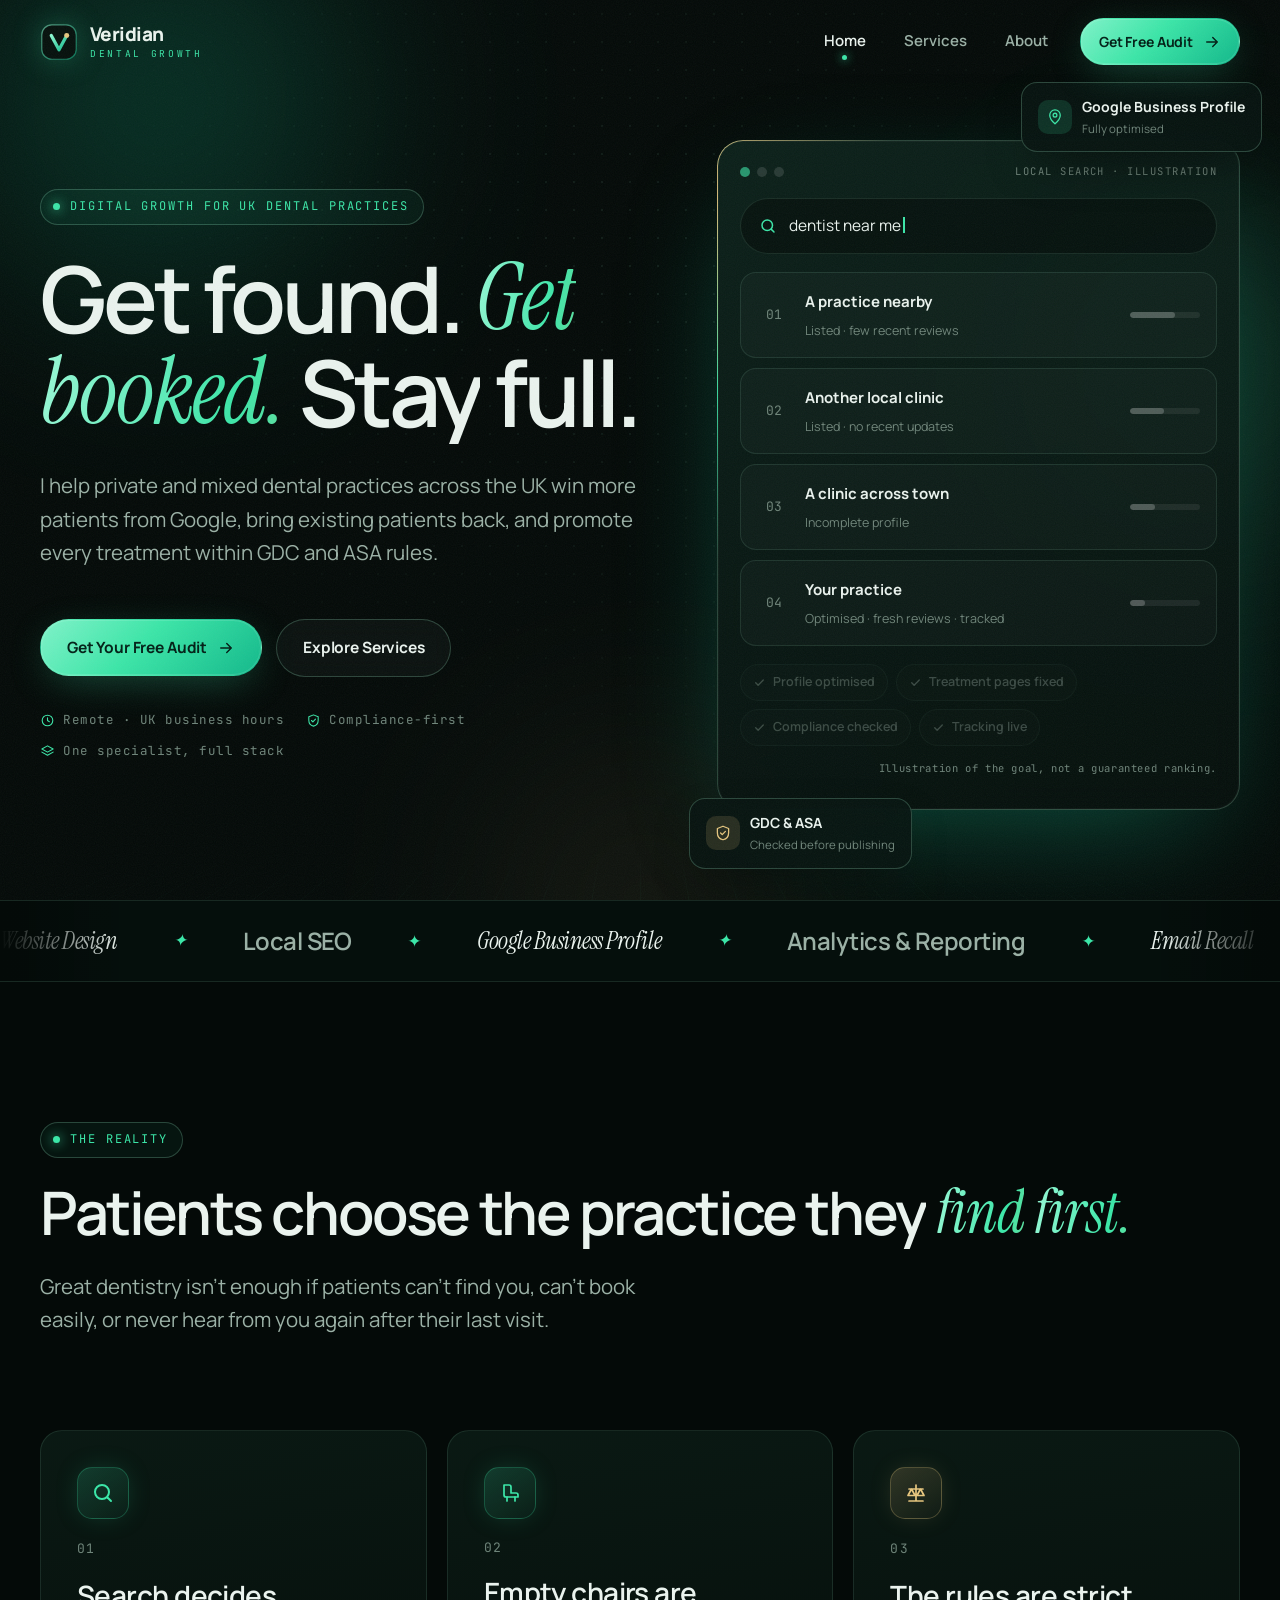
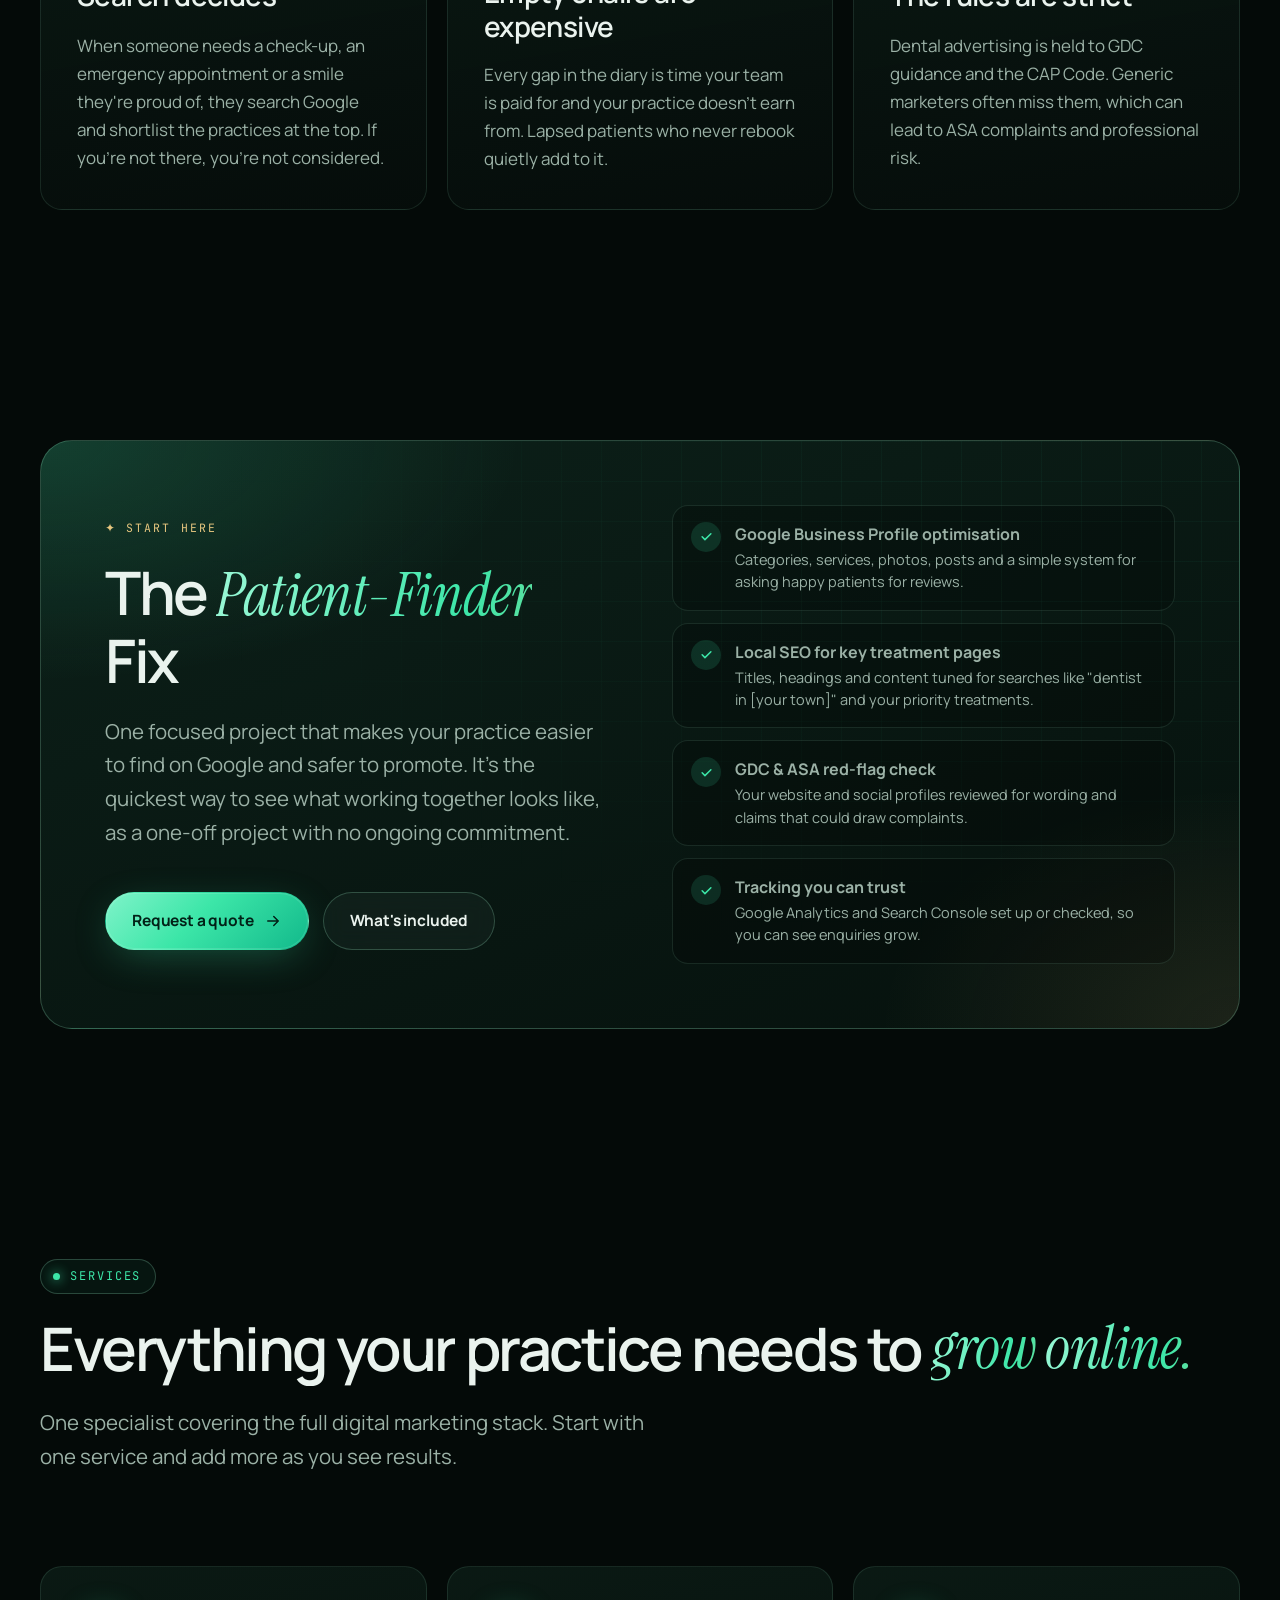
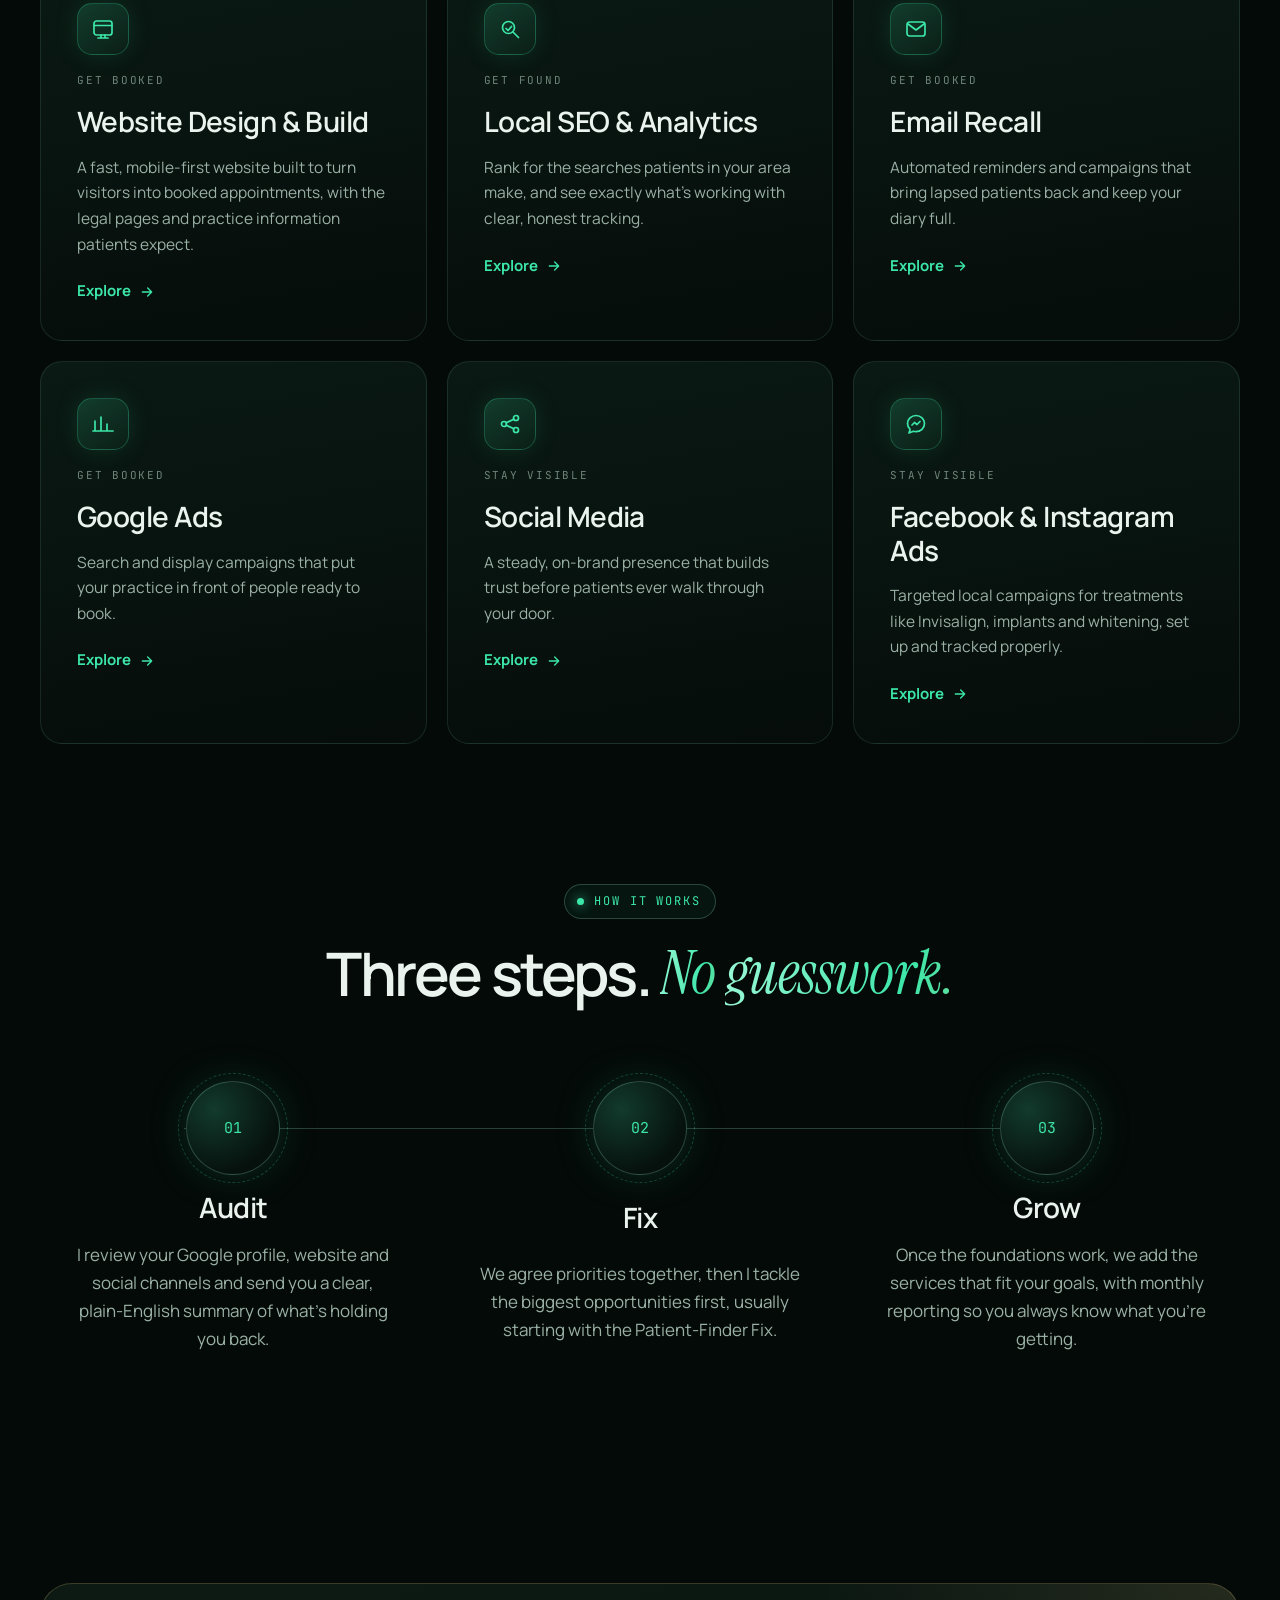
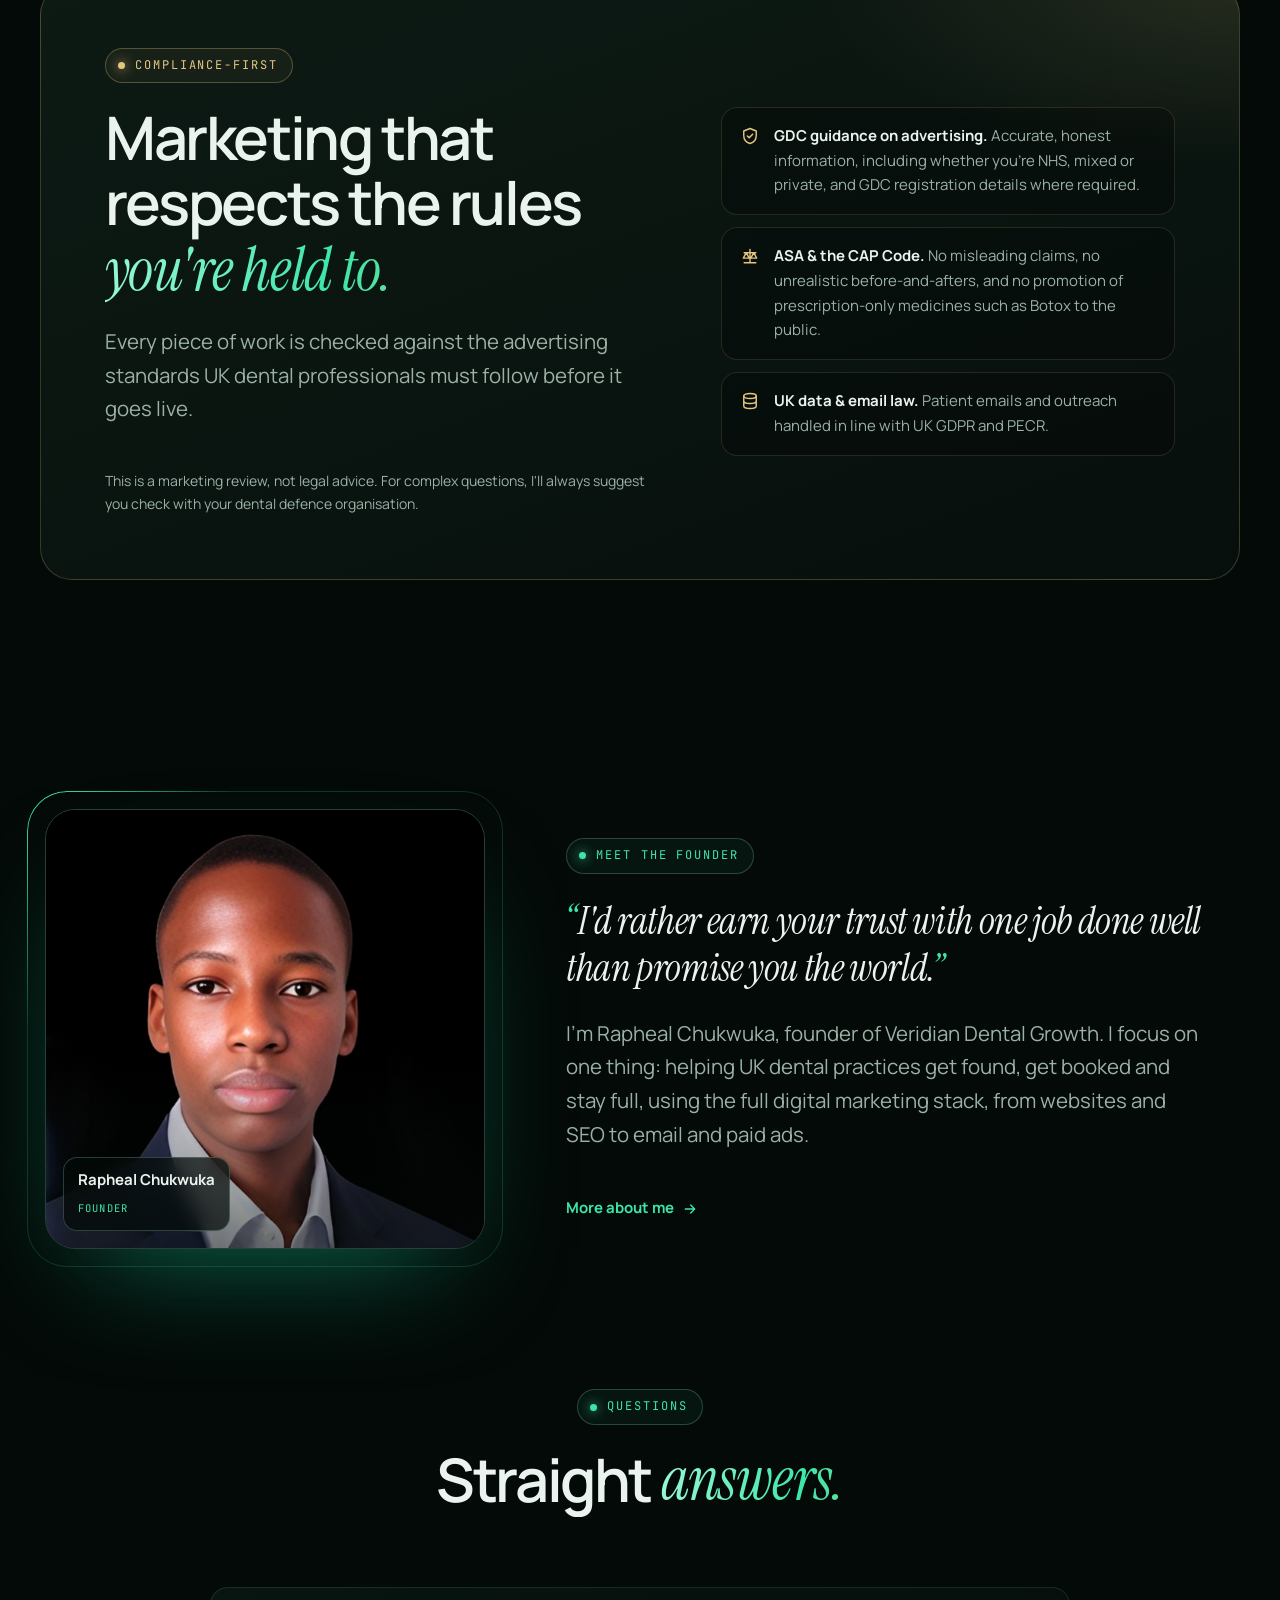
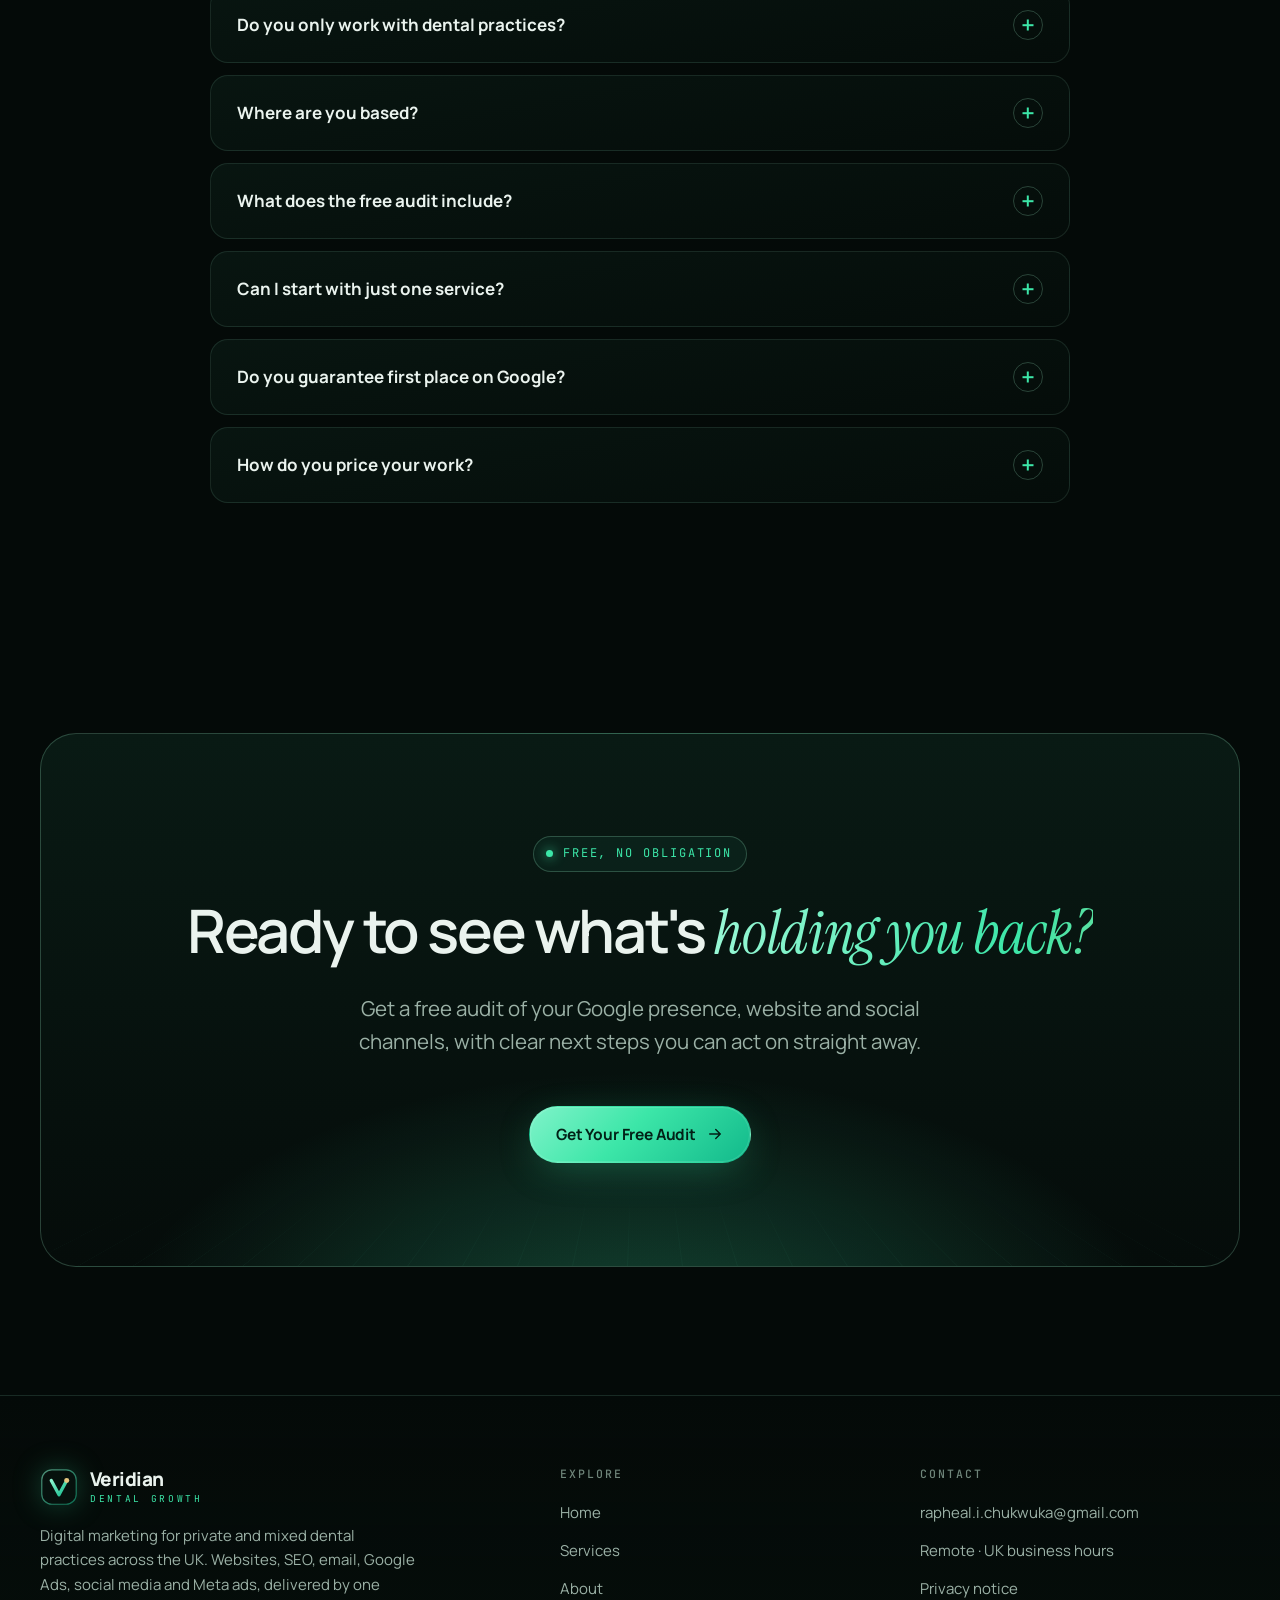
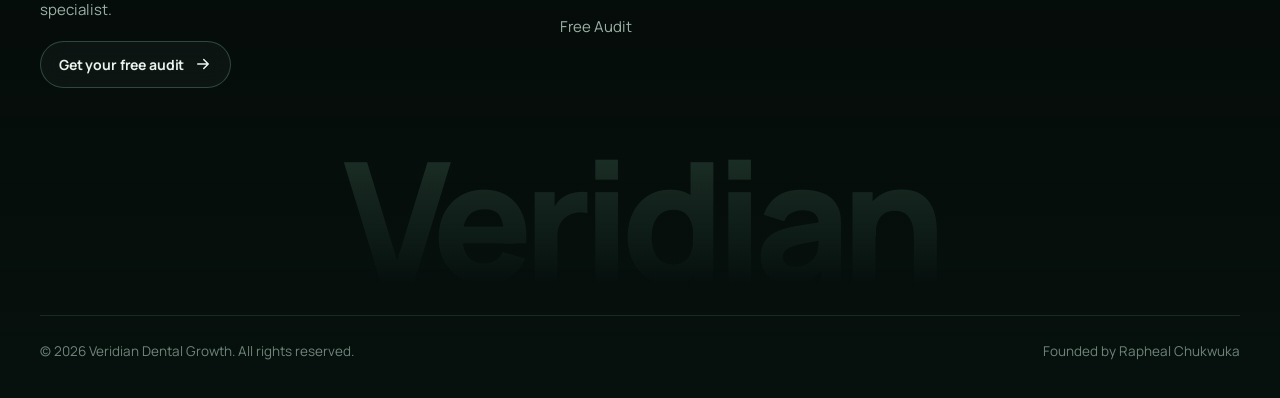
==== index.html @ 613f4d78 "Launch Veridian Dental Growth website Co-Authored-By: Claude Opus 5.5 <noreply@anthropic.com> Claude" ====
<!DOCTYPE html>
<html lang="en-GB">
<head>
<meta charset="utf-8">
<meta name="viewport" content="width=device-width, initial-scale=1">
<title>Veridian Dental Growth | Digital Marketing for UK Dental Practices</title>
<meta name="description" content="Helping private and mixed dental practices across the UK get found on Google, get more bookings and stay full, with compliance-first digital marketing.">
<meta name="theme-color" content="#040a08">
<meta property="og:type" content="website">
<meta property="og:site_name" content="Veridian Dental Growth">
<meta property="og:title" content="Veridian Dental Growth | Digital Marketing for UK Dental Practices">
<meta property="og:description" content="Helping private and mixed dental practices across the UK get found on Google, get more bookings and stay full, with compliance-first digital marketing.">
<meta property="og:image" content="assets/img/rapheal-chukwuka.jpg">
<link rel="icon" href="assets/favicon.svg" type="image/svg+xml">
<link rel="preconnect" href="https://fonts.googleapis.com">
<link rel="preconnect" href="https://fonts.gstatic.com" crossorigin>
<link rel="stylesheet" href="https://fonts.googleapis.com/css2?family=Instrument+Serif:ital@0;1&amp;family=JetBrains+Mono:wght@400;500&amp;family=Manrope:wght@400;500;600;700;800&amp;display=swap">
<link rel="stylesheet" href="assets/styles.css">
<script>document.documentElement.classList.add("js");</script>
</head>
<body>
<a class="skip" href="#main">Skip to content</a>
<div class="progress" aria-hidden="true"></div>
<header class="nav">
  <div class="container nav__inner">
    <a class="brand" href="index.html" aria-label="Veridian Dental Growth, home"><svg viewBox="0 0 32 32" aria-hidden="true"><defs><linearGradient id="lg" x1="0" y1="0" x2="1" y2="1"><stop offset="0" stop-color="#8CF7D0"/><stop offset="1" stop-color="#12B98B"/></linearGradient></defs><rect x="1.5" y="1.5" width="29" height="29" rx="8.5" fill="#06110D" stroke="url(#lg)" stroke-opacity=".55"/><path d="M9.5 10.5 16 22.5l6.5-12" fill="none" stroke="url(#lg)" stroke-width="2.8" stroke-linecap="round" stroke-linejoin="round"/><circle cx="22.5" cy="10.5" r="2.1" fill="#E6C67F"/></svg><span class="brand__text"><span class="brand__name">Veridian</span><span class="brand__sub">DENTAL GROWTH</span></span></a>
    <button class="nav__toggle" type="button" aria-label="Open menu" aria-expanded="false"><span></span><span></span><span></span></button>
    <nav class="nav__links" aria-label="Main">
      <a href="index.html" aria-current="page">Home</a>
      <a href="services.html">Services</a>
      <a href="about.html">About</a>
      <a class="btn btn--primary btn--sm" href="audit.html">Get Free Audit <svg viewBox="0 0 24 24" fill="none" stroke="currentColor" stroke-width="2" stroke-linecap="round" stroke-linejoin="round" aria-hidden="true"><path d="M5 12h14M13 6l6 6-6 6"/></svg></a>
    </nav>
  </div>
</header>
<main id="main">
<!-- HERO -->
<section class="hero">
  <div class="aurora" aria-hidden="true">
    <div class="aurora__blob aurora__blob--1"></div>
    <div class="aurora__blob aurora__blob--2"></div>
    <div class="aurora__blob aurora__blob--3"></div>
    <div class="dots"></div>
    <div class="grid-floor"></div>
  </div>
  <div class="container hero__grid">
    <div class="hero__copy">
      <span class="eyebrow" data-reveal>Digital growth for UK dental practices</span>
      <h1 class="display" data-split>Get found. <span class="serif grad">Get booked.</span> Stay full.</h1>
      <p class="lead" data-reveal style="--d:.35s">I help private and mixed dental practices across the UK win more patients from Google, bring existing patients back, and promote every treatment within GDC and ASA rules.</p>
      <div class="btn-row" data-reveal style="--d:.5s">
        <a class="btn btn--primary" href="audit.html">Get Your Free Audit <svg viewBox="0 0 24 24" fill="none" stroke="currentColor" stroke-width="2" stroke-linecap="round" stroke-linejoin="round" aria-hidden="true"><path d="M5 12h14M13 6l6 6-6 6"/></svg></a>
        <a class="btn btn--ghost" href="services.html">Explore Services</a>
      </div>
      <div class="hero__meta" data-reveal style="--d:.65s">
        <span><svg viewBox="0 0 24 24" fill="none" stroke="currentColor" stroke-width="1.7" stroke-linecap="round" stroke-linejoin="round" aria-hidden="true"><circle cx="12" cy="12" r="8.5"/><path d="M12 7.5V12l3 2"/></svg> Remote · UK business hours</span>
        <span><svg viewBox="0 0 24 24" fill="none" stroke="currentColor" stroke-width="1.7" stroke-linecap="round" stroke-linejoin="round" aria-hidden="true"><path d="M12 3 4.5 6v5.5c0 4.6 3.2 8.4 7.5 9.5 4.3-1.1 7.5-4.9 7.5-9.5V6L12 3Z"/><path d="m8.8 12 2.2 2.2 4.2-4.4"/></svg> Compliance-first</span>
        <span><svg viewBox="0 0 24 24" fill="none" stroke="currentColor" stroke-width="1.7" stroke-linecap="round" stroke-linejoin="round" aria-hidden="true"><path d="m12 3 9 5-9 5-9-5 9-5Z"/><path d="m3 13 9 5 9-5"/></svg> One specialist, full stack</span>
      </div>
    </div>

    <div class="hero__visual" data-reveal="scale" style="--d:.3s; position:relative">
      <div class="float-card float-card--a"><span class="ic"><svg viewBox="0 0 24 24" fill="none" stroke="currentColor" stroke-width="1.7" stroke-linecap="round" stroke-linejoin="round" aria-hidden="true"><path d="M12 21s7-6.1 7-11.5a7 7 0 1 0-14 0C5 14.9 12 21 12 21Z"/><circle cx="12" cy="9.5" r="2.5"/></svg></span><span><b>Google Business Profile</b><small>Fully optimised</small></span></div>
      <div class="console">
        <div class="console__top">
          <div class="console__dots"><i></i><i></i><i></i></div>
          <span class="console__tag">Local search · illustration</span>
        </div>
        <div class="search"><svg viewBox="0 0 24 24" fill="none" stroke="currentColor" stroke-width="2" stroke-linecap="round" stroke-linejoin="round" aria-hidden="true"><path d="M2.5 12a9.5 9.5 0 1 0 19 0 9.5 9.5 0 0 0-19 0Z" opacity=".0"/><circle cx="11" cy="11" r="7"/><path d="m20 20-3.5-3.5"/></svg><span class="search__text" data-type="dentist near me"></span></div>
        <div class="results">
          <div class="result"><span class="result__rank">01</span><span><span class="result__name">A practice nearby</span><br><span class="result__sub">Listed · few recent reviews</span></span><span class="result__bar"><i style="--w:64%"></i></span></div>
          <div class="result"><span class="result__rank">02</span><span><span class="result__name">Another local clinic</span><br><span class="result__sub">Listed · no recent updates</span></span><span class="result__bar"><i style="--w:48%"></i></span></div>
          <div class="result"><span class="result__rank">03</span><span><span class="result__name">A clinic across town</span><br><span class="result__sub">Incomplete profile</span></span><span class="result__bar"><i style="--w:36%"></i></span></div>
          <div class="result is-you-target"><span class="result__rank">04</span><span><span class="result__name">Your practice</span><br><span class="result__sub">Optimised · fresh reviews · tracked</span></span><span class="result__bar"><i style="--w:22%"></i></span></div>
        </div>
        <div class="console__chips">
          <span class="chip"><svg viewBox="0 0 24 24" fill="none" stroke="currentColor" stroke-width="2.4" stroke-linecap="round" stroke-linejoin="round" aria-hidden="true"><path d="m5 12.5 4.5 4.5L19 7.5"/></svg> Profile optimised</span>
          <span class="chip"><svg viewBox="0 0 24 24" fill="none" stroke="currentColor" stroke-width="2.4" stroke-linecap="round" stroke-linejoin="round" aria-hidden="true"><path d="m5 12.5 4.5 4.5L19 7.5"/></svg> Treatment pages fixed</span>
          <span class="chip"><svg viewBox="0 0 24 24" fill="none" stroke="currentColor" stroke-width="2.4" stroke-linecap="round" stroke-linejoin="round" aria-hidden="true"><path d="m5 12.5 4.5 4.5L19 7.5"/></svg> Compliance checked</span>
          <span class="chip"><svg viewBox="0 0 24 24" fill="none" stroke="currentColor" stroke-width="2.4" stroke-linecap="round" stroke-linejoin="round" aria-hidden="true"><path d="m5 12.5 4.5 4.5L19 7.5"/></svg> Tracking live</span>
        </div>
        <p class="console__note">Illustration of the goal, not a guaranteed ranking.</p>
      </div>
      <div class="float-card float-card--b"><span class="ic"><svg viewBox="0 0 24 24" fill="none" stroke="currentColor" stroke-width="1.7" stroke-linecap="round" stroke-linejoin="round" aria-hidden="true"><path d="M12 3 4.5 6v5.5c0 4.6 3.2 8.4 7.5 9.5 4.3-1.1 7.5-4.9 7.5-9.5V6L12 3Z"/><path d="m8.8 12 2.2 2.2 4.2-4.4"/></svg></span><span><b>GDC &amp; ASA</b><small>Checked before publishing</small></span></div>
    </div>
  </div>
</section>

<!-- MARQUEE -->
<div class="marquee" aria-label="Services">
  <div class="marquee__track">
    <span class="marquee__item">Website Design</span><span class="marquee__item">Local SEO</span><span class="marquee__item">Google Business Profile</span><span class="marquee__item">Analytics &amp; Reporting</span><span class="marquee__item">Email Recall</span><span class="marquee__item">Google Ads</span><span class="marquee__item">Social Media</span><span class="marquee__item">Facebook &amp; Instagram Ads</span>
    <span class="marquee__item" aria-hidden="true">Website Design</span><span class="marquee__item" aria-hidden="true">Local SEO</span><span class="marquee__item" aria-hidden="true">Google Business Profile</span><span class="marquee__item" aria-hidden="true">Analytics &amp; Reporting</span><span class="marquee__item" aria-hidden="true">Email Recall</span><span class="marquee__item" aria-hidden="true">Google Ads</span><span class="marquee__item" aria-hidden="true">Social Media</span><span class="marquee__item" aria-hidden="true">Facebook &amp; Instagram Ads</span>
  </div>
</div>

<!-- PROBLEM -->
<section class="section">
  <div class="container">
    <div class="section-head">
      <span class="eyebrow" data-reveal>The reality</span>
      <h2 class="h2" data-split>Patients choose the practice they <span class="serif grad">find first.</span></h2>
      <p class="lead" data-reveal>Great dentistry isn't enough if patients can't find you, can't book easily, or never hear from you again after their last visit.</p>
    </div>
    <div class="grid-3">
      <article class="card problem-card" data-reveal style="--d:0s">
        <div class="icon"><svg viewBox="0 0 24 24" fill="none" stroke="currentColor" stroke-width="2" stroke-linecap="round" stroke-linejoin="round" aria-hidden="true"><path d="M2.5 12a9.5 9.5 0 1 0 19 0 9.5 9.5 0 0 0-19 0Z" opacity=".0"/><circle cx="11" cy="11" r="7"/><path d="m20 20-3.5-3.5"/></svg></div>
        <span class="num">01</span>
        <h3 class="h3">Search decides</h3>
        <p>When someone needs a check-up, an emergency appointment or a smile they're proud of, they search Google and shortlist the practices at the top. If you're not there, you're not considered.</p>
      </article>
      <article class="card problem-card" data-reveal style="--d:.12s">
        <div class="icon"><svg viewBox="0 0 24 24" fill="none" stroke="currentColor" stroke-width="1.7" stroke-linecap="round" stroke-linejoin="round" aria-hidden="true"><path d="M6 4h5a2 2 0 0 1 2 2v6h5a2 2 0 0 1 2 2v2H8a2 2 0 0 1-2-2V4Z"/><path d="M9 16v4M17 16v4"/></svg></div>
        <span class="num">02</span>
        <h3 class="h3">Empty chairs are expensive</h3>
        <p>Every gap in the diary is time your team is paid for and your practice doesn't earn from. Lapsed patients who never rebook quietly add to it.</p>
      </article>
      <article class="card problem-card" data-reveal style="--d:.24s">
        <div class="icon icon--gold"><svg viewBox="0 0 24 24" fill="none" stroke="currentColor" stroke-width="1.7" stroke-linecap="round" stroke-linejoin="round" aria-hidden="true"><path d="M12 4v16M5 20h14M5 8h14M7.5 8 4 14.5h7L7.5 8ZM16.5 8 13 14.5h7L16.5 8Z"/></svg></div>
        <span class="num">03</span>
        <h3 class="h3">The rules are strict</h3>
        <p>Dental advertising is held to GDC guidance and the CAP Code. Generic marketers often miss them, which can lead to ASA complaints and professional risk.</p>
      </article>
    </div>
  </div>
</section>

<!-- OFFER -->
<section class="section--tight">
  <div class="container">
    <div class="offer" data-reveal="scale">
      <div class="offer__copy">
        <span class="offer__badge">✦ Start here</span>
        <h2 class="h2">The <span class="serif grad">Patient-Finder</span> Fix</h2>
        <p class="lead">One focused project that makes your practice easier to find on Google and safer to promote. It's the quickest way to see what working together looks like, as a one-off project with no ongoing commitment.</p>
        <div class="btn-row">
          <a class="btn btn--primary" href="audit.html#audit-form">Request a quote <svg viewBox="0 0 24 24" fill="none" stroke="currentColor" stroke-width="2" stroke-linecap="round" stroke-linejoin="round" aria-hidden="true"><path d="M5 12h14M13 6l6 6-6 6"/></svg></a>
          <a class="btn btn--ghost" href="services.html#patient-finder">What's included</a>
        </div>
      </div>
      <ul class="checklist">
        <li data-reveal="right" style="--d:.05s"><span class="tick"><svg viewBox="0 0 24 24" fill="none" stroke="currentColor" stroke-width="2.4" stroke-linecap="round" stroke-linejoin="round" aria-hidden="true"><path d="m5 12.5 4.5 4.5L19 7.5"/></svg></span><span><b>Google Business Profile optimisation</b><span>Categories, services, photos, posts and a simple system for asking happy patients for reviews.</span></span></li>
        <li data-reveal="right" style="--d:.15s"><span class="tick"><svg viewBox="0 0 24 24" fill="none" stroke="currentColor" stroke-width="2.4" stroke-linecap="round" stroke-linejoin="round" aria-hidden="true"><path d="m5 12.5 4.5 4.5L19 7.5"/></svg></span><span><b>Local SEO for key treatment pages</b><span>Titles, headings and content tuned for searches like "dentist in [your town]" and your priority treatments.</span></span></li>
        <li data-reveal="right" style="--d:.25s"><span class="tick"><svg viewBox="0 0 24 24" fill="none" stroke="currentColor" stroke-width="2.4" stroke-linecap="round" stroke-linejoin="round" aria-hidden="true"><path d="m5 12.5 4.5 4.5L19 7.5"/></svg></span><span><b>GDC &amp; ASA red-flag check</b><span>Your website and social profiles reviewed for wording and claims that could draw complaints.</span></span></li>
        <li data-reveal="right" style="--d:.35s"><span class="tick"><svg viewBox="0 0 24 24" fill="none" stroke="currentColor" stroke-width="2.4" stroke-linecap="round" stroke-linejoin="round" aria-hidden="true"><path d="m5 12.5 4.5 4.5L19 7.5"/></svg></span><span><b>Tracking you can trust</b><span>Google Analytics and Search Console set up or checked, so you can see enquiries grow.</span></span></li>
      </ul>
    </div>
  </div>
</section>

<!-- SERVICES -->
<section class="section">
  <div class="container">
    <div class="section-head">
      <span class="eyebrow" data-reveal>Services</span>
      <h2 class="h2" data-split>Everything your practice needs to <span class="serif grad">grow online.</span></h2>
      <p class="lead" data-reveal>One specialist covering the full digital marketing stack. Start with one service and add more as you see results.</p>
    </div>
    <div class="bento">
      <a class="card" href="services.html#website" data-reveal>
        <div class="icon"><svg viewBox="0 0 24 24" fill="none" stroke="currentColor" stroke-width="1.7" stroke-linecap="round" stroke-linejoin="round" aria-hidden="true"><rect x="3" y="4" width="18" height="14" rx="2.5"/><path d="M3 8.5h18M7 21h10M10 18v3M14 18v3"/></svg></div>
        <span class="pkg">Get Booked</span>
        <h3 class="h3">Website Design &amp; Build</h3>
        <p>A fast, mobile-first website built to turn visitors into booked appointments, with the legal pages and practice information patients expect.</p>
        <span class="link-arrow">Explore <svg viewBox="0 0 24 24" fill="none" stroke="currentColor" stroke-width="2" stroke-linecap="round" stroke-linejoin="round" aria-hidden="true"><path d="M5 12h14M13 6l6 6-6 6"/></svg></span>
      </a>
      <a class="card" href="services.html#seo" data-reveal style="--d:.1s">
        <div class="icon"><svg viewBox="0 0 24 24" fill="none" stroke="currentColor" stroke-width="1.7" stroke-linecap="round" stroke-linejoin="round" aria-hidden="true"><circle cx="10.5" cy="10.5" r="6"/><path d="m15 15 5.5 5.5M8 11.5l2 2 3.5-4"/></svg></div>
        <span class="pkg">Get Found</span>
        <h3 class="h3">Local SEO &amp; Analytics</h3>
        <p>Rank for the searches patients in your area make, and see exactly what's working with clear, honest tracking.</p>
        <span class="link-arrow">Explore <svg viewBox="0 0 24 24" fill="none" stroke="currentColor" stroke-width="2" stroke-linecap="round" stroke-linejoin="round" aria-hidden="true"><path d="M5 12h14M13 6l6 6-6 6"/></svg></span>
      </a>
      <a class="card" href="services.html#email" data-reveal>
        <div class="icon"><svg viewBox="0 0 24 24" fill="none" stroke="currentColor" stroke-width="1.7" stroke-linecap="round" stroke-linejoin="round" aria-hidden="true"><rect x="3" y="5" width="18" height="14" rx="2.5"/><path d="m4 7 8 6 8-6"/></svg></div>
        <span class="pkg">Get Booked</span>
        <h3 class="h3">Email Recall</h3>
        <p>Automated reminders and campaigns that bring lapsed patients back and keep your diary full.</p>
        <span class="link-arrow">Explore <svg viewBox="0 0 24 24" fill="none" stroke="currentColor" stroke-width="2" stroke-linecap="round" stroke-linejoin="round" aria-hidden="true"><path d="M5 12h14M13 6l6 6-6 6"/></svg></span>
      </a>
      <a class="card" href="services.html#google-ads" data-reveal style="--d:.1s">
        <div class="icon"><svg viewBox="0 0 24 24" fill="none" stroke="currentColor" stroke-width="1.7" stroke-linecap="round" stroke-linejoin="round" aria-hidden="true"><path d="M4 19V9M10 19V5M16 19v-7M22 19H2"/></svg></div>
        <span class="pkg">Get Booked</span>
        <h3 class="h3">Google Ads</h3>
        <p>Search and display campaigns that put your practice in front of people ready to book.</p>
        <span class="link-arrow">Explore <svg viewBox="0 0 24 24" fill="none" stroke="currentColor" stroke-width="2" stroke-linecap="round" stroke-linejoin="round" aria-hidden="true"><path d="M5 12h14M13 6l6 6-6 6"/></svg></span>
      </a>
      <a class="card" href="services.html#social" data-reveal style="--d:.2s">
        <div class="icon"><svg viewBox="0 0 24 24" fill="none" stroke="currentColor" stroke-width="1.7" stroke-linecap="round" stroke-linejoin="round" aria-hidden="true"><circle cx="6" cy="12" r="2.5"/><circle cx="18" cy="6" r="2.5"/><circle cx="18" cy="18" r="2.5"/><path d="m8.2 10.8 7.6-3.6M8.2 13.2l7.6 3.6"/></svg></div>
        <span class="pkg">Stay Visible</span>
        <h3 class="h3">Social Media</h3>
        <p>A steady, on-brand presence that builds trust before patients ever walk through your door.</p>
        <span class="link-arrow">Explore <svg viewBox="0 0 24 24" fill="none" stroke="currentColor" stroke-width="2" stroke-linecap="round" stroke-linejoin="round" aria-hidden="true"><path d="M5 12h14M13 6l6 6-6 6"/></svg></span>
      </a>
      <a class="card" href="services.html#meta-ads" data-reveal style="--d:.3s">
        <div class="icon"><svg viewBox="0 0 24 24" fill="none" stroke="currentColor" stroke-width="1.7" stroke-linecap="round" stroke-linejoin="round" aria-hidden="true"><path d="M12 3.5c4.7 0 8.5 3.6 8.5 8.1 0 4.5-3.8 8.1-8.5 8.1-.9 0-1.8-.1-2.6-.4L5 21l1.1-3.6A7.9 7.9 0 0 1 3.5 11.6C3.5 7.1 7.3 3.5 12 3.5Z"/><path d="m8 13 2.5-2.5 2.5 2 3-3"/></svg></div>
        <span class="pkg">Stay Visible</span>
        <h3 class="h3">Facebook &amp; Instagram Ads</h3>
        <p>Targeted local campaigns for treatments like Invisalign, implants and whitening, set up and tracked properly.</p>
        <span class="link-arrow">Explore <svg viewBox="0 0 24 24" fill="none" stroke="currentColor" stroke-width="2" stroke-linecap="round" stroke-linejoin="round" aria-hidden="true"><path d="M5 12h14M13 6l6 6-6 6"/></svg></span>
      </a>
    </div>
  </div>
</section>

<!-- PROCESS -->
<section class="section" style="padding-top:0">
  <div class="container">
    <div class="section-head center">
      <span class="eyebrow" data-reveal>How it works</span>
      <h2 class="h2" data-split>Three steps. <span class="serif grad">No guesswork.</span></h2>
    </div>
    <div class="process">
      <div class="process__line" aria-hidden="true"><i></i></div>
      <div class="step" data-reveal>
        <div class="step__orb">01</div>
        <h3 class="h3">Audit</h3>
        <p>I review your Google profile, website and social channels and send you a clear, plain-English summary of what's holding you back.</p>
      </div>
      <div class="step" data-reveal style="--d:.15s">
        <div class="step__orb">02</div>
        <h3 class="h3">Fix</h3>
        <p>We agree priorities together, then I tackle the biggest opportunities first, usually starting with the Patient-Finder Fix.</p>
      </div>
      <div class="step" data-reveal style="--d:.3s">
        <div class="step__orb">03</div>
        <h3 class="h3">Grow</h3>
        <p>Once the foundations work, we add the services that fit your goals, with monthly reporting so you always know what you're getting.</p>
      </div>
    </div>
  </div>
</section>

<!-- COMPLIANCE -->
<section class="section--tight">
  <div class="container">
    <div class="band" data-reveal="scale">
      <div style="display:grid;gap:22px;justify-items:start">
        <span class="eyebrow">Compliance-first</span>
        <h2 class="h2">Marketing that respects the rules <span class="serif grad">you're held to.</span></h2>
        <p class="lead">Every piece of work is checked against the advertising standards UK dental professionals must follow before it goes live.</p>
        <p class="muted" style="font-size:14px;margin:0">This is a marketing review, not legal advice. For complex questions, I'll always suggest you check with your dental defence organisation.</p>
      </div>
      <ul class="rules">
        <li><svg viewBox="0 0 24 24" fill="none" stroke="currentColor" stroke-width="1.7" stroke-linecap="round" stroke-linejoin="round" aria-hidden="true"><path d="M12 3 4.5 6v5.5c0 4.6 3.2 8.4 7.5 9.5 4.3-1.1 7.5-4.9 7.5-9.5V6L12 3Z"/><path d="m8.8 12 2.2 2.2 4.2-4.4"/></svg><span><b>GDC guidance on advertising.</b> Accurate, honest information, including whether you're NHS, mixed or private, and GDC registration details where required.</span></li>
        <li><svg viewBox="0 0 24 24" fill="none" stroke="currentColor" stroke-width="1.7" stroke-linecap="round" stroke-linejoin="round" aria-hidden="true"><path d="M12 4v16M5 20h14M5 8h14M7.5 8 4 14.5h7L7.5 8ZM16.5 8 13 14.5h7L16.5 8Z"/></svg><span><b>ASA &amp; the CAP Code.</b> No misleading claims, no unrealistic before-and-afters, and no promotion of prescription-only medicines such as Botox to the public.</span></li>
        <li><svg viewBox="0 0 24 24" fill="none" stroke="currentColor" stroke-width="1.7" stroke-linecap="round" stroke-linejoin="round" aria-hidden="true"><ellipse cx="12" cy="6" rx="7.5" ry="3"/><path d="M4.5 6v6c0 1.7 3.4 3 7.5 3s7.5-1.3 7.5-3V6M4.5 12v6c0 1.7 3.4 3 7.5 3s7.5-1.3 7.5-3v-6"/></svg><span><b>UK data &amp; email law.</b> Patient emails and outreach handled in line with UK GDPR and PECR.</span></li>
      </ul>
    </div>
  </div>
</section>

<!-- FOUNDER -->
<section class="section">
  <div class="container founder">
    <div class="portrait" data-reveal="left">
      <div class="portrait__ring" aria-hidden="true"></div>
      <div class="portrait__frame"><img src="assets/img/rapheal-chukwuka.jpg" alt="Rapheal Chukwuka, founder of Veridian Dental Growth" width="576" height="576"></div>
      <div class="portrait__label"><b>Rapheal Chukwuka</b><small>Founder</small></div>
    </div>
    <div class="founder__copy">
      <span class="eyebrow" data-reveal>Meet the founder</span>
      <p class="quote" data-reveal style="--d:.1s">I'd rather earn your trust with one job done well than promise you the world.</p>
      <p class="lead" data-reveal style="--d:.2s">I'm Rapheal Chukwuka, founder of Veridian Dental Growth. I focus on one thing: helping UK dental practices get found, get booked and stay full, using the full digital marketing stack, from websites and SEO to email and paid ads.</p>
      <a class="link-arrow" href="about.html" data-reveal style="--d:.3s">More about me <svg viewBox="0 0 24 24" fill="none" stroke="currentColor" stroke-width="2" stroke-linecap="round" stroke-linejoin="round" aria-hidden="true"><path d="M5 12h14M13 6l6 6-6 6"/></svg></a>
    </div>
  </div>
</section>

<!-- FAQ -->
<section class="section" style="padding-top:0">
  <div class="container">
    <div class="section-head center">
      <span class="eyebrow" data-reveal>Questions</span>
      <h2 class="h2" data-split>Straight <span class="serif grad">answers.</span></h2>
    </div>
    <div class="faq">
      <details data-reveal><summary>Do you only work with dental practices?<span class="plus" aria-hidden="true"></span></summary><div class="answer"><p>Yes. Focusing on dentistry means I understand how patients choose a practice and the advertising rules you work within, so you don't have to explain the basics.</p></div></details>
      <details data-reveal><summary>Where are you based?<span class="plus" aria-hidden="true"></span></summary><div class="answer"><p>I'm based in Lagos, Nigeria, and work remotely with UK practices. Lagos is on UK time in summer and one hour ahead in winter, so I'm available throughout your working day.</p></div></details>
      <details data-reveal><summary>What does the free audit include?<span class="plus" aria-hidden="true"></span></summary><div class="answer"><p>A review of your Google Business Profile, website and social channels, with the most valuable fixes, any compliance red flags and quick wins. There's no obligation to work with me afterwards.</p></div></details>
      <details data-reveal><summary>Can I start with just one service?<span class="plus" aria-hidden="true"></span></summary><div class="answer"><p>Yes. Most practices start with the Patient-Finder Fix, then add services like Google Ads or email recall once they see results.</p></div></details>
      <details data-reveal><summary>Do you guarantee first place on Google?<span class="plus" aria-hidden="true"></span></summary><div class="answer"><p>No, and you should be wary of anyone who does. Google decides rankings. What I can promise is proven best practice, honest reporting and steady work on the things that make a difference.</p></div></details>
      <details data-reveal><summary>How do you price your work?<span class="plus" aria-hidden="true"></span></summary><div class="answer"><p>Every practice is different, so I quote after the free audit, once I know what you need. You'll get a clear written quote before any work starts.</p></div></details>
    </div>
  </div>
</section>

<!-- CTA -->
<section class="section--tight" style="padding-bottom:clamp(80px,10vw,130px)">
  <div class="container">
    <div class="cta" data-reveal="scale">
      <div class="grid-floor" aria-hidden="true"></div>
      <span class="eyebrow">Free, no obligation</span>
      <h2 class="h2">Ready to see what's <span class="serif grad">holding you back?</span></h2>
      <p class="lead">Get a free audit of your Google presence, website and social channels, with clear next steps you can act on straight away.</p>
      <a class="btn btn--primary" href="audit.html">Get Your Free Audit <svg viewBox="0 0 24 24" fill="none" stroke="currentColor" stroke-width="2" stroke-linecap="round" stroke-linejoin="round" aria-hidden="true"><path d="M5 12h14M13 6l6 6-6 6"/></svg></a>
    </div>
  </div>
</section>

</main>
<footer class="footer">
  <div class="container">
    <div class="footer__grid">
      <div class="footer__about">
        <a class="brand" href="index.html" aria-label="Veridian Dental Growth, home"><svg viewBox="0 0 32 32" aria-hidden="true"><defs><linearGradient id="lg" x1="0" y1="0" x2="1" y2="1"><stop offset="0" stop-color="#8CF7D0"/><stop offset="1" stop-color="#12B98B"/></linearGradient></defs><rect x="1.5" y="1.5" width="29" height="29" rx="8.5" fill="#06110D" stroke="url(#lg)" stroke-opacity=".55"/><path d="M9.5 10.5 16 22.5l6.5-12" fill="none" stroke="url(#lg)" stroke-width="2.8" stroke-linecap="round" stroke-linejoin="round"/><circle cx="22.5" cy="10.5" r="2.1" fill="#E6C67F"/></svg><span class="brand__text"><span class="brand__name">Veridian</span><span class="brand__sub">DENTAL GROWTH</span></span></a>
        <p>Digital marketing for private and mixed dental practices across the UK. Websites, SEO, email, Google Ads, social media and Meta ads, delivered by one specialist.</p>
        <a class="btn btn--ghost btn--sm" href="audit.html">Get your free audit <svg viewBox="0 0 24 24" fill="none" stroke="currentColor" stroke-width="2" stroke-linecap="round" stroke-linejoin="round" aria-hidden="true"><path d="M5 12h14M13 6l6 6-6 6"/></svg></a>
      </div>
      <div>
        <h4>Explore</h4>
        <ul>
          <li><a href="index.html">Home</a></li>
          <li><a href="services.html">Services</a></li>
          <li><a href="about.html">About</a></li>
          <li><a href="audit.html">Free Audit</a></li>
        </ul>
      </div>
      <div>
        <h4>Contact</h4>
        <ul>
          <li><a href="mailto:rapheal.i.chukwuka@gmail.com">rapheal.i.chukwuka@gmail.com</a></li>
          <li><span class="muted">Remote · UK business hours</span></li>
          <li><a href="audit.html#privacy">Privacy notice</a></li>
        </ul>
      </div>
    </div>
    <div class="footer__word" aria-hidden="true">Veridian</div>
    <div class="footer__bottom">
      <span>© <span data-year>2026</span> Veridian Dental Growth. All rights reserved.</span>
      <span>Founded by Rapheal Chukwuka</span>
    </div>
  </div>
</footer>
<script src="assets/main.js"></script>
</body>
</html>
---- assets/styles.css ----
/* =========================================================
   Veridian Dental Growth — site styles
   ========================================================= */
:root {
  --bg: #040a08;
  --bg-2: #07130f;
  --bg-3: #0b1c16;
  --surface: rgba(220, 255, 238, 0.035);
  --surface-2: rgba(220, 255, 238, 0.06);
  --line: rgba(170, 255, 214, 0.11);
  --line-strong: rgba(170, 255, 214, 0.22);
  --text: #eaf3ee;
  --muted: #9bb1a6;
  --dim: #6f857a;
  --accent: #3ce6a8;
  --accent-2: #12b98b;
  --accent-soft: rgba(60, 230, 168, 0.14);
  --gold: #e6c67f;
  --glow: rgba(60, 230, 168, 0.35);
  --radius: 22px;
  --radius-sm: 14px;
  --maxw: 1200px;
  --sans: "Manrope", system-ui, -apple-system, "Segoe UI", sans-serif;
  --serif: "Instrument Serif", Georgia, serif;
  --mono: "JetBrains Mono", ui-monospace, "SFMono-Regular", Menlo, monospace;
  --ease: cubic-bezier(.2, .8, .2, 1);
}

*, *::before, *::after { box-sizing: border-box; }
html { scroll-behavior: smooth; -webkit-text-size-adjust: 100%; }
body {
  margin: 0;
  background: var(--bg);
  color: var(--text);
  font-family: var(--sans);
  font-size: 17px;
  line-height: 1.65;
  -webkit-font-smoothing: antialiased;
  overflow-x: hidden;
}
img { max-width: 100%; display: block; }
a { color: inherit; text-decoration: none; }
p { margin: 0 0 1em; }
h1, h2, h3, h4 { margin: 0; font-weight: 600; letter-spacing: -0.03em; line-height: 1.08; }
ul, ol { margin: 0; padding: 0; list-style: none; }
.skip { position: fixed; left: 16px; top: -60px; z-index: 200; padding: 10px 16px; border-radius: 10px; background: var(--accent); color: #022117; font-weight: 700; transition: top .2s; }
.skip:focus { top: 16px; }
::selection { background: var(--accent); color: #022016; }
:focus-visible { outline: 2px solid var(--accent); outline-offset: 3px; border-radius: 6px; }

/* Grain + ambient page glow */
body::before {
  content: "";
  position: fixed; inset: 0;
  pointer-events: none; z-index: 100;
  opacity: .05;
  background-image: url("data:image/svg+xml,%3Csvg xmlns='http://www.w3.org/2000/svg' width='160' height='160'%3E%3Cfilter id='n'%3E%3CfeTurbulence type='fractalNoise' baseFrequency='.9' numOctaves='3' stitchTiles='stitch'/%3E%3C/filter%3E%3Crect width='100%25' height='100%25' filter='url(%23n)'/%3E%3C/svg%3E");
}

.container { width: min(var(--maxw), 100% - 48px); margin-inline: auto; }
.section { position: relative; padding: clamp(80px, 11vw, 140px) 0; }
.section--tight { padding: clamp(56px, 7vw, 90px) 0; }

/* ---------- Type helpers ---------- */
.eyebrow {
  display: inline-flex; align-items: center; gap: 10px;
  font-family: var(--mono); font-size: 12px; letter-spacing: .16em; text-transform: uppercase;
  color: var(--accent);
  padding: 7px 14px 7px 12px;
  border: 1px solid var(--line-strong);
  border-radius: 999px;
  background: rgba(60, 230, 168, .05);
}
.eyebrow::before {
  content: ""; width: 7px; height: 7px; border-radius: 50%;
  background: var(--accent); box-shadow: 0 0 12px var(--accent);
  animation: pulse 2.4s ease-in-out infinite;
}
@keyframes pulse { 50% { opacity: .35; transform: scale(.8); } }

.display { font-size: clamp(44px, 7.4vw, 92px); font-weight: 600; letter-spacing: -0.045em; line-height: .98; }
.h2 { font-size: clamp(34px, 4.8vw, 60px); letter-spacing: -0.04em; }
.h3 { font-size: clamp(22px, 2.2vw, 28px); letter-spacing: -0.02em; line-height: 1.2; }
.serif { font-family: var(--serif); font-weight: 400; font-style: italic; letter-spacing: -0.01em; }
.grad {
  background: linear-gradient(100deg, #9af8d6 0%, var(--accent) 40%, var(--gold) 100%);
  -webkit-background-clip: text; background-clip: text; color: transparent;
  background-size: 200% 100%;
  animation: sheen 8s ease-in-out infinite;
}
@keyframes sheen { 50% { background-position: 100% 0; } }
.split .grad { background: none; animation: none; color: inherit; -webkit-background-clip: border-box; background-clip: border-box; }
.split .grad .w > span {
  background: linear-gradient(100deg, #9af8d6 0%, var(--accent) 40%, var(--gold) 100%);
  background-size: 200% 100%;
  -webkit-background-clip: text; background-clip: text; color: transparent;
  animation: sheen 8s ease-in-out infinite;
}
.lead { font-size: clamp(18px, 1.6vw, 21px); color: var(--muted); max-width: 640px; }
.muted { color: var(--muted); }
.mono { font-family: var(--mono); }
.center { text-align: center; }
.center .lead { margin-inline: auto; }
.section-head { display: grid; gap: 22px; justify-items: start; margin-bottom: clamp(44px, 6vw, 72px); }
.section-head.center { justify-items: center; }

/* ---------- Buttons ---------- */
.btn {
  --bx: 50%; --by: 50%;
  position: relative; isolation: isolate;
  display: inline-flex; align-items: center; justify-content: center; gap: 10px;
  padding: 15px 26px;
  border-radius: 999px;
  font-weight: 700; font-size: 15.5px; letter-spacing: -0.01em;
  border: 1px solid transparent;
  cursor: pointer; overflow: hidden;
  transition: transform .4s var(--ease), box-shadow .4s var(--ease), background .3s, border-color .3s;
  white-space: nowrap;
}
.btn svg { width: 18px; height: 18px; transition: transform .4s var(--ease); }
.btn:hover svg { transform: translateX(4px); }
.btn--primary {
  background: linear-gradient(135deg, #7ff3c9, var(--accent) 45%, var(--accent-2));
  color: #022117;
  box-shadow: 0 0 0 1px rgba(255,255,255,.12) inset, 0 10px 40px -10px var(--glow);
}
.btn--primary::after {
  content: ""; position: absolute; inset: 0; z-index: -1;
  background: radial-gradient(120px circle at var(--bx) var(--by), rgba(255,255,255,.55), transparent 60%);
  opacity: 0; transition: opacity .3s;
}
.btn--primary:hover { transform: translateY(-2px); box-shadow: 0 0 0 1px rgba(255,255,255,.2) inset, 0 18px 50px -12px var(--glow); }
.btn--primary:hover::after { opacity: .6; }
.btn--ghost { background: var(--surface); border-color: var(--line-strong); color: var(--text); backdrop-filter: blur(10px); }
.btn--ghost:hover { border-color: var(--accent); background: var(--accent-soft); transform: translateY(-2px); }
.btn--sm { padding: 11px 18px; font-size: 14px; }
.btn-row { display: flex; flex-wrap: wrap; gap: 14px; }

.link-arrow { display: inline-flex; align-items: center; gap: 8px; color: var(--accent); font-weight: 700; font-size: 15px; }
.link-arrow svg { width: 16px; height: 16px; transition: transform .35s var(--ease); }
.link-arrow:hover svg { transform: translateX(4px); }

/* ---------- Navigation ---------- */
.nav {
  position: fixed; top: 0; left: 0; right: 0; z-index: 50;
  padding: 18px 0;
  transition: padding .4s var(--ease), background .4s, border-color .4s, backdrop-filter .4s;
  border-bottom: 1px solid transparent;
}
.nav.is-scrolled {
  padding: 11px 0;
  background: rgba(4, 10, 8, .72);
  backdrop-filter: blur(18px) saturate(140%);
  -webkit-backdrop-filter: blur(18px) saturate(140%);
  border-color: var(--line);
}
.nav__inner { display: flex; align-items: center; justify-content: space-between; gap: 24px; }
.brand { display: inline-flex; align-items: center; gap: 12px; }
.brand svg { width: 38px; height: 38px; flex: none; filter: drop-shadow(0 0 14px rgba(60,230,168,.25)); }
.brand__text { display: grid; line-height: 1; }
.brand__name { font-weight: 800; font-size: 19px; letter-spacing: -0.03em; }
.brand__sub { font-family: var(--mono); font-size: 9.5px; letter-spacing: .28em; color: var(--accent); margin-top: 5px; }
.nav__links { display: flex; align-items: center; gap: 6px; }
.nav__links a:not(.btn) {
  position: relative; padding: 9px 16px; border-radius: 999px;
  font-size: 15px; font-weight: 600; color: var(--muted);
  transition: color .3s, background .3s;
}
.nav__links a:not(.btn):hover { color: var(--text); background: var(--surface-2); }
.nav__links a[aria-current="page"] { color: var(--text); }
.nav__links a[aria-current="page"]::after {
  content: ""; position: absolute; left: 50%; bottom: 3px; width: 5px; height: 5px; margin-left: -2.5px;
  border-radius: 50%; background: var(--accent); box-shadow: 0 0 10px var(--accent);
}
.nav__links .btn { margin-left: 10px; }
.nav__toggle {
  display: none; width: 46px; height: 46px; border-radius: 50%;
  border: 1px solid var(--line-strong); background: var(--surface);
  color: var(--text); cursor: pointer; place-items: center;
}
.nav__toggle span { display: block; width: 18px; height: 1.6px; background: currentColor; margin: 4px auto; transition: transform .35s var(--ease), opacity .3s; }
.nav.is-open .nav__toggle span:nth-child(1) { transform: translateY(5.6px) rotate(45deg); }
.nav.is-open .nav__toggle span:nth-child(2) { opacity: 0; }
.nav.is-open .nav__toggle span:nth-child(3) { transform: translateY(-5.6px) rotate(-45deg); }

@media (max-width: 860px) {
  .nav__toggle { display: grid; }
  .nav__links {
    position: fixed; inset: 74px 16px auto 16px;
    flex-direction: column; align-items: stretch; gap: 4px;
    padding: 14px;
    background: rgba(7, 19, 15, .96); backdrop-filter: blur(20px);
    border: 1px solid var(--line-strong); border-radius: var(--radius);
    opacity: 0; transform: translateY(-12px) scale(.98); pointer-events: none;
    transition: opacity .35s var(--ease), transform .35s var(--ease);
  }
  .nav.is-open .nav__links { opacity: 1; transform: none; pointer-events: auto; }
  .nav__links a:not(.btn) { padding: 14px 16px; font-size: 17px; }
  .nav__links a[aria-current="page"]::after { left: auto; right: 18px; top: 50%; bottom: auto; margin-top: -2.5px; }
  .nav__links .btn { margin: 8px 0 0; }
}

/* ---------- Ambient background ---------- */
.aurora { position: absolute; inset: 0; overflow: hidden; pointer-events: none; z-index: 0; }
.aurora__blob {
  position: absolute; border-radius: 50%; filter: blur(90px); opacity: .55;
  animation: drift 22s ease-in-out infinite alternate;
}
.aurora__blob--1 { width: 640px; height: 640px; background: radial-gradient(circle, rgba(18,185,139,.55), transparent 65%); top: -220px; left: -160px; }
.aurora__blob--2 { width: 560px; height: 560px; background: radial-gradient(circle, rgba(60,230,168,.35), transparent 65%); top: 10%; right: -200px; animation-duration: 26s; animation-delay: -6s; }
.aurora__blob--3 { width: 520px; height: 520px; background: radial-gradient(circle, rgba(230,198,127,.18), transparent 65%); bottom: -260px; left: 30%; animation-duration: 30s; animation-delay: -12s; }
@keyframes drift {
  0% { transform: translate(0, 0) scale(1); }
  50% { transform: translate(60px, 40px) scale(1.1); }
  100% { transform: translate(-40px, 80px) scale(.95); }
}
.grid-floor {
  position: absolute; left: -10%; right: -10%; bottom: -10%; height: 60%;
  background-image:
    linear-gradient(rgba(60,230,168,.13) 1px, transparent 1px),
    linear-gradient(90deg, rgba(60,230,168,.13) 1px, transparent 1px);
  background-size: 64px 64px;
  transform: perspective(700px) rotateX(62deg);
  transform-origin: bottom center;
  -webkit-mask-image: linear-gradient(to top, #000 0%, transparent 85%);
  mask-image: linear-gradient(to top, #000 0%, transparent 85%);
  animation: floor 9s linear infinite;
  opacity: .5;
}
@keyframes floor { to { background-position: 0 64px, 0 0; } }
.dots {
  position: absolute; inset: 0;
  background-image: radial-gradient(rgba(170,255,214,.16) 1px, transparent 1px);
  background-size: 28px 28px;
  -webkit-mask-image: radial-gradient(ellipse at 50% 30%, #000 0%, transparent 70%);
  mask-image: radial-gradient(ellipse at 50% 30%, #000 0%, transparent 70%);
  opacity: .5;
}

/* ---------- Hero ---------- */
.hero { position: relative; min-height: 100vh; min-height: 100svh; display: flex; align-items: center; padding: 140px 0 90px; overflow: hidden; }
.hero > .container { position: relative; z-index: 1; }
.hero__grid { display: grid; grid-template-columns: 1.08fr .92fr; gap: clamp(40px, 5vw, 72px); align-items: center; }
.hero__copy { display: grid; gap: 28px; justify-items: start; }
.hero__copy .display .line { display: block; }
.hero__meta { display: flex; flex-wrap: wrap; gap: 10px 22px; margin-top: 6px; font-family: var(--mono); font-size: 12.5px; color: var(--dim); letter-spacing: .04em; }
.hero__meta span { display: inline-flex; align-items: center; gap: 8px; }
.hero__meta svg { width: 15px; height: 15px; color: var(--accent); }
@media (max-width: 980px) { .hero__grid { grid-template-columns: 1fr; } .hero { min-height: auto; } .hero__visual { margin-top: 56px; } }

/* Hero visual: search console */
.console {
  position: relative;
  border-radius: 26px;
  padding: 22px;
  background: linear-gradient(160deg, rgba(14, 38, 30, .82), rgba(6, 16, 13, .9));
  border: 1px solid var(--line-strong);
  box-shadow: 0 40px 120px -40px rgba(18,185,139,.45), 0 0 0 1px rgba(255,255,255,.03) inset;
  backdrop-filter: blur(14px);
  transform-style: preserve-3d;
  transition: transform .6s var(--ease);
}
.console::before {
  content: ""; position: absolute; inset: -1px; border-radius: inherit; padding: 1px;
  background: conic-gradient(from var(--angle, 0deg), transparent 0 70%, var(--accent) 80%, var(--gold) 88%, transparent 96%);
  -webkit-mask: linear-gradient(#000 0 0) content-box, linear-gradient(#000 0 0);
  -webkit-mask-composite: xor; mask-composite: exclude;
  animation: spin 6s linear infinite;
  opacity: .9;
}
@property --angle { syntax: "<angle>"; initial-value: 0deg; inherits: false; }
@keyframes spin { to { --angle: 360deg; } }
.console__top { display: flex; align-items: center; justify-content: space-between; margin-bottom: 18px; }
.console__dots { display: flex; gap: 7px; }
.console__dots i { width: 10px; height: 10px; border-radius: 50%; background: rgba(255,255,255,.12); }
.console__dots i:first-child { background: rgba(60,230,168,.6); }
.console__tag { font-family: var(--mono); font-size: 10.5px; letter-spacing: .14em; text-transform: uppercase; color: var(--dim); }
.search {
  display: flex; align-items: center; gap: 12px;
  padding: 14px 18px; border-radius: 999px;
  background: rgba(0,0,0,.35); border: 1px solid var(--line);
  font-size: 15.5px; margin-bottom: 18px;
}
.search svg { width: 18px; height: 18px; color: var(--accent); flex: none; }
.search__text::after { content: ""; display: inline-block; width: 2px; height: 1.05em; background: var(--accent); margin-left: 2px; vertical-align: -2px; animation: caret 1s steps(1) infinite; }
@keyframes caret { 50% { opacity: 0; } }
.results { position: relative; display: grid; gap: 10px; }
.result {
  display: grid; grid-template-columns: 34px 1fr auto; gap: 14px; align-items: center;
  padding: 14px 16px; border-radius: 16px;
  background: rgba(255,255,255,.025); border: 1px solid var(--line);
  transition: transform .9s var(--ease), background .6s, border-color .6s, box-shadow .6s, opacity .6s;
}
.result__rank { font-family: var(--mono); font-size: 13px; color: var(--dim); text-align: center; }
.result__name { font-weight: 700; font-size: 15px; line-height: 1.3; }
.result__sub { font-size: 12.5px; color: var(--dim); }
.result__bar { width: 70px; height: 6px; border-radius: 99px; background: rgba(255,255,255,.07); overflow: hidden; }
.result__bar i { display: block; height: 100%; width: var(--w, 40%); background: rgba(255,255,255,.22); border-radius: inherit; transition: width 1.2s var(--ease), background .6s; }
.result.is-you { border-color: rgba(60,230,168,.45); background: linear-gradient(90deg, rgba(60,230,168,.13), rgba(60,230,168,.03)); box-shadow: 0 0 40px -12px var(--glow); }
.result.is-you .result__name { color: #b9fbe3; }
.result.is-you .result__bar i { background: linear-gradient(90deg, var(--accent), var(--gold)); }
.result.is-you .result__rank { color: var(--accent); }
.console__chips { display: flex; flex-wrap: wrap; gap: 8px; margin-top: 18px; }
.chip {
  display: inline-flex; align-items: center; gap: 7px;
  padding: 7px 12px; border-radius: 999px;
  font-size: 12.5px; font-weight: 600;
  background: rgba(255,255,255,.03); border: 1px solid var(--line); color: var(--muted);
  opacity: .35; transition: opacity .5s, color .5s, border-color .5s, background .5s;
}
.chip svg { width: 13px; height: 13px; }
.chip.is-on { opacity: 1; color: #c7fbe8; border-color: rgba(60,230,168,.4); background: rgba(60,230,168,.08); }
.console__note { text-align: right; margin-top: 14px; font-family: var(--mono); font-size: 10.5px; color: var(--dim); letter-spacing: .06em; }
.float-card {
  position: absolute; z-index: 2;
  padding: 12px 16px; border-radius: 16px;
  background: rgba(7, 20, 16, .88); border: 1px solid var(--line-strong);
  backdrop-filter: blur(12px);
  box-shadow: 0 20px 50px -20px rgba(0,0,0,.8);
  font-size: 13px; display: flex; align-items: center; gap: 10px;
  animation: bob 6s ease-in-out infinite;
}
.float-card b { display: block; font-size: 14px; }
.float-card small { color: var(--dim); font-size: 11.5px; }
.float-card .ic { width: 34px; height: 34px; border-radius: 10px; display: grid; place-items: center; background: var(--accent-soft); color: var(--accent); }
.float-card .ic svg { width: 18px; height: 18px; }
.float-card--a { top: -58px; right: -22px; }
.float-card--b { bottom: -58px; left: -28px; animation-delay: -3s; }
.float-card--b .ic { background: rgba(230,198,127,.14); color: var(--gold); }
@keyframes bob { 50% { transform: translateY(-10px); } }
@media (max-width: 560px) { .float-card--a { right: 6px; top: -50px; } .float-card--b { left: 6px; bottom: -60px; } .result__bar { width: 44px; } }

/* ---------- Marquee ---------- */
.marquee { position: relative; border-block: 1px solid var(--line); background: rgba(7,19,15,.6); overflow: hidden; padding: 20px 0; }
.marquee__track { display: flex; gap: 56px; width: max-content; animation: marquee 38s linear infinite; }
.marquee:hover .marquee__track { animation-play-state: paused; }
.marquee__item { display: inline-flex; align-items: center; gap: 56px; font-size: clamp(18px, 2vw, 24px); font-weight: 600; letter-spacing: -0.02em; color: var(--muted); white-space: nowrap; }
.marquee__item::after { content: "✦"; color: var(--accent); font-size: .7em; }
.marquee__item:nth-child(odd) { font-family: var(--serif); font-style: italic; font-weight: 400; color: var(--text); }
.marquee::before, .marquee::after { content: ""; position: absolute; top: 0; bottom: 0; width: 120px; z-index: 1; pointer-events: none; }
.marquee::before { left: 0; background: linear-gradient(90deg, var(--bg), transparent); }
.marquee::after { right: 0; background: linear-gradient(-90deg, var(--bg), transparent); }
@keyframes marquee { to { transform: translateX(-50%); } }

/* ---------- Cards ---------- */
.card {
  --mx: 50%; --my: 50%;
  position: relative; isolation: isolate;
  border-radius: var(--radius);
  background: linear-gradient(170deg, rgba(14, 34, 27, .65), rgba(6, 14, 11, .75));
  border: 1px solid var(--line);
  padding: clamp(26px, 3vw, 36px);
  overflow: hidden;
  transition: transform .5s var(--ease), border-color .4s, box-shadow .5s;
}
.card::before {
  content: ""; position: absolute; inset: 0; z-index: -1;
  background: radial-gradient(420px circle at var(--mx) var(--my), rgba(60,230,168,.13), transparent 45%);
  opacity: 0; transition: opacity .4s;
}
.card:hover { border-color: var(--line-strong); transform: translateY(-4px); box-shadow: 0 30px 70px -40px rgba(18,185,139,.6); }
.card:hover::before { opacity: 1; }
.icon {
  width: 52px; height: 52px; border-radius: 15px;
  display: grid; place-items: center;
  background: linear-gradient(145deg, rgba(60,230,168,.18), rgba(60,230,168,.04));
  border: 1px solid rgba(60,230,168,.25);
  color: var(--accent);
  box-shadow: 0 0 30px -10px var(--glow);
}
.icon svg { width: 24px; height: 24px; }
.icon--gold { color: var(--gold); background: linear-gradient(145deg, rgba(230,198,127,.18), rgba(230,198,127,.03)); border-color: rgba(230,198,127,.28); box-shadow: 0 0 30px -12px rgba(230,198,127,.4); }

.grid-3 { display: grid; grid-template-columns: repeat(3, 1fr); gap: 20px; }
.grid-2 { display: grid; grid-template-columns: repeat(2, 1fr); gap: 20px; }
@media (max-width: 960px) { .grid-3 { grid-template-columns: 1fr 1fr; } }
@media (max-width: 680px) { .grid-3, .grid-2 { grid-template-columns: 1fr; } }

.problem-card { display: grid; gap: 18px; }
.problem-card .num { font-family: var(--mono); font-size: 13px; color: var(--dim); letter-spacing: .1em; }
.problem-card p { color: var(--muted); margin: 0; }

/* ---------- Offer (Patient-Finder Fix) ---------- */
.offer {
  position: relative; border-radius: 32px; overflow: hidden;
  padding: clamp(32px, 5vw, 64px);
  background:
    radial-gradient(800px 400px at 0% 0%, rgba(60,230,168,.16), transparent 60%),
    radial-gradient(600px 400px at 100% 100%, rgba(230,198,127,.10), transparent 60%),
    linear-gradient(160deg, #0c2019, #06110d);
  border: 1px solid var(--line-strong);
  display: grid; grid-template-columns: 1fr 1fr; gap: clamp(32px, 5vw, 64px); align-items: center;
}
.offer::after {
  content: ""; position: absolute; inset: 0; pointer-events: none;
  background-image: linear-gradient(rgba(60,230,168,.06) 1px, transparent 1px), linear-gradient(90deg, rgba(60,230,168,.06) 1px, transparent 1px);
  background-size: 40px 40px;
  -webkit-mask-image: radial-gradient(ellipse at 80% 20%, #000, transparent 60%);
  mask-image: radial-gradient(ellipse at 80% 20%, #000, transparent 60%);
}
.offer > * { position: relative; z-index: 1; }
.offer__copy { display: grid; gap: 22px; justify-items: start; }
.offer__badge { font-family: var(--mono); font-size: 11.5px; letter-spacing: .18em; text-transform: uppercase; color: var(--gold); }
.checklist { display: grid; gap: 12px; }
.checklist li {
  display: grid; grid-template-columns: 30px 1fr; gap: 14px; align-items: start;
  padding: 16px 18px; border-radius: 16px;
  background: rgba(0,0,0,.25); border: 1px solid var(--line);
  transition: border-color .3s, transform .4s var(--ease);
}
.checklist li:hover { border-color: rgba(60,230,168,.35); transform: translateX(4px); }
.checklist .tick { width: 30px; height: 30px; border-radius: 50%; display: grid; place-items: center; background: var(--accent-soft); color: var(--accent); }
.checklist .tick svg { width: 15px; height: 15px; }
.checklist b { display: block; font-size: 16px; margin-bottom: 2px; }
.checklist span { color: var(--muted); font-size: 14.5px; line-height: 1.55; }
@media (max-width: 900px) { .offer { grid-template-columns: 1fr; } }

/* ---------- Service bento ---------- */
.bento { display: grid; grid-template-columns: repeat(6, 1fr); gap: 20px; }
.bento .card { display: grid; gap: 16px; align-content: start; }
.bento .card { grid-column: span 2; }
.footer ul span { font-size: 15px; }
.bento .card p { color: var(--muted); margin: 0; font-size: 15.5px; }
.bento .card .pkg { font-family: var(--mono); font-size: 11px; letter-spacing: .16em; text-transform: uppercase; color: var(--dim); }
.bento .card .link-arrow { margin-top: 6px; }
@media (max-width: 960px) { .bento .card:nth-child(n) { grid-column: span 3; } }
@media (max-width: 640px) { .bento { grid-template-columns: 1fr; } .bento .card:nth-child(n) { grid-column: auto; } }

/* ---------- Process ---------- */
.process { position: relative; display: grid; grid-template-columns: repeat(3, 1fr); gap: 20px; }
.process__line { position: absolute; top: 47px; left: 12%; right: 12%; height: 1px; background: var(--line-strong); overflow: hidden; }
.process__line i { position: absolute; inset: 0; background: linear-gradient(90deg, transparent, var(--accent), var(--gold), transparent); transform: translateX(-100%); animation: travel 4s ease-in-out infinite; }
@keyframes travel { to { transform: translateX(100%); } }
.step { position: relative; text-align: center; display: grid; gap: 16px; justify-items: center; padding: 0 10px; }
.step__orb {
  position: relative; width: 94px; height: 94px; border-radius: 50%;
  display: grid; place-items: center;
  background: radial-gradient(circle at 30% 30%, #123a2d, #06110d 70%);
  border: 1px solid var(--line-strong);
  font-family: var(--mono); font-size: 15px; color: var(--accent);
  box-shadow: 0 0 50px -14px var(--glow);
}
.step__orb::after { content: ""; position: absolute; inset: -9px; border-radius: 50%; border: 1px dashed rgba(60,230,168,.25); animation: rot 18s linear infinite; }
@keyframes rot { to { transform: rotate(360deg); } }
.step p { color: var(--muted); margin: 0; max-width: 320px; }
@media (max-width: 760px) { .process { grid-template-columns: 1fr; gap: 44px; } .process__line { display: none; } }

/* ---------- Compliance band ---------- */
.band {
  position: relative; border-radius: 32px; overflow: hidden;
  padding: clamp(36px, 5vw, 64px);
  border: 1px solid rgba(230,198,127,.22);
  background: radial-gradient(700px 300px at 100% 0%, rgba(230,198,127,.12), transparent 60%), linear-gradient(160deg, #0d1a14, #070f0c);
  display: grid; grid-template-columns: 1.1fr .9fr; gap: clamp(30px, 5vw, 60px); align-items: center;
}
.band .eyebrow { color: var(--gold); border-color: rgba(230,198,127,.3); background: rgba(230,198,127,.05); }
.band .eyebrow::before { background: var(--gold); box-shadow: 0 0 12px var(--gold); }
.rules { display: grid; gap: 12px; }
.rules li { display: flex; gap: 14px; align-items: flex-start; padding: 16px 18px; border-radius: 16px; background: rgba(0,0,0,.25); border: 1px solid rgba(230,198,127,.14); color: var(--muted); font-size: 15px; }
.rules li svg { width: 20px; height: 20px; color: var(--gold); flex: none; margin-top: 2px; }
.rules li b { color: var(--text); }
@media (max-width: 900px) { .band { grid-template-columns: 1fr; } }

/* ---------- Founder ---------- */
.founder { display: grid; grid-template-columns: .8fr 1.2fr; gap: clamp(36px, 6vw, 80px); align-items: center; }
.portrait { position: relative; width: 100%; max-width: 440px; justify-self: center; }
.portrait__frame {
  position: relative; border-radius: 30px; overflow: hidden; aspect-ratio: 1;
  border: 1px solid var(--line-strong);
  box-shadow: 0 50px 120px -50px rgba(18,185,139,.6);
}
.portrait__frame img { width: 100%; height: 100%; object-fit: cover; filter: saturate(1.02) contrast(1.03); }
.portrait__frame::after { content: ""; position: absolute; inset: 0; background: linear-gradient(to top, rgba(4,10,8,.55), transparent 45%); }
.portrait__ring { position: absolute; inset: -18px; border-radius: 40px; border: 1px solid rgba(60,230,168,.18); pointer-events: none; }
.portrait__ring::before {
  content: ""; position: absolute; inset: -1px; border-radius: inherit; padding: 1px;
  background: conic-gradient(from var(--angle, 0deg), transparent 0 75%, var(--accent) 88%, transparent 98%);
  -webkit-mask: linear-gradient(#000 0 0) content-box, linear-gradient(#000 0 0);
  -webkit-mask-composite: xor; mask-composite: exclude;
  animation: spin 7s linear infinite;
}
.portrait__label {
  position: absolute; left: 18px; bottom: 18px; z-index: 2;
  padding: 10px 14px; border-radius: 14px;
  background: rgba(4,10,8,.7); backdrop-filter: blur(10px); border: 1px solid var(--line-strong);
}
.portrait__label b { display: block; font-size: 15px; }
.portrait__label small { font-family: var(--mono); font-size: 10.5px; letter-spacing: .12em; color: var(--accent); text-transform: uppercase; }
.founder__copy { display: grid; gap: 24px; justify-items: start; }
.quote { font-family: var(--serif); font-style: italic; font-size: clamp(26px, 3vw, 38px); line-height: 1.25; letter-spacing: -0.01em; color: var(--text); margin: 0; }
.quote::before { content: "“"; color: var(--accent); }
.quote::after { content: "”"; color: var(--accent); }
@media (max-width: 860px) { .founder { grid-template-columns: 1fr; } }

/* ---------- FAQ ---------- */
.faq { display: grid; gap: 12px; max-width: 860px; margin-inline: auto; }
.faq details {
  border-radius: 18px; border: 1px solid var(--line);
  background: linear-gradient(170deg, rgba(14,34,27,.5), rgba(6,14,11,.6));
  transition: border-color .3s, background .3s;
}
.faq details[open] { border-color: var(--line-strong); background: linear-gradient(170deg, rgba(18,44,35,.6), rgba(6,14,11,.7)); }
.faq summary {
  list-style: none; cursor: pointer;
  display: flex; justify-content: space-between; align-items: center; gap: 20px;
  padding: 22px 26px; font-weight: 700; font-size: 17px;
}
.faq summary::-webkit-details-marker { display: none; }
.faq summary .plus { position: relative; flex: none; width: 30px; height: 30px; border-radius: 50%; border: 1px solid var(--line-strong); }
.faq summary .plus::before, .faq summary .plus::after { content: ""; position: absolute; left: 50%; top: 50%; width: 11px; height: 1.6px; background: var(--accent); transform: translate(-50%, -50%); transition: transform .35s var(--ease); }
.faq summary .plus::after { transform: translate(-50%, -50%) rotate(90deg); }
.faq details[open] .plus::after { transform: translate(-50%, -50%) rotate(0); }
.faq .answer { padding: 0 26px 24px; color: var(--muted); }
.faq .answer p:last-child { margin: 0; }

/* ---------- CTA ---------- */
.cta {
  position: relative; overflow: hidden; border-radius: 36px;
  padding: clamp(48px, 8vw, 110px) clamp(24px, 5vw, 60px);
  text-align: center;
  background: radial-gradient(900px 500px at 50% 120%, rgba(60,230,168,.30), transparent 60%), linear-gradient(180deg, #091a14, #050c0a);
  border: 1px solid var(--line-strong);
  display: grid; gap: 26px; justify-items: center;
}
.cta .grid-floor { height: 80%; opacity: .45; }
.cta > *:not(.grid-floor) { position: relative; z-index: 1; }
.cta .lead { margin-inline: auto; }

/* ---------- Page hero (inner pages) ---------- */
.page-hero { position: relative; padding: 180px 0 90px; overflow: hidden; }
.page-hero > .container { position: relative; z-index: 1; display: grid; gap: 26px; justify-items: start; }
.page-hero .display { font-size: clamp(42px, 6.4vw, 80px); max-width: 980px; }

/* ---------- Packages ---------- */
.packages { display: grid; grid-template-columns: repeat(3, 1fr); gap: 20px; }
.package { display: grid; gap: 16px; align-content: start; }
.package__label { font-family: var(--mono); font-size: 12px; letter-spacing: .16em; text-transform: uppercase; color: var(--accent); }
.package h3 { font-size: 30px; }
.package p { color: var(--muted); margin: 0; font-size: 15.5px; }
.package ul { display: grid; gap: 8px; margin-top: 4px; }
.package li a { display: flex; align-items: center; justify-content: space-between; gap: 12px; padding: 11px 14px; border-radius: 12px; background: rgba(0,0,0,.22); border: 1px solid var(--line); font-weight: 600; font-size: 15px; transition: border-color .3s, color .3s; }
.package li a:hover { border-color: rgba(60,230,168,.4); color: var(--accent); }
.package li svg { width: 15px; height: 15px; color: var(--accent); }
@media (max-width: 900px) { .packages { grid-template-columns: 1fr; } }

/* ---------- Sub-nav (services) ---------- */
.subnav { position: sticky; top: 72px; z-index: 30; padding: 12px 0; background: rgba(4,10,8,.78); backdrop-filter: blur(16px); -webkit-backdrop-filter: blur(16px); border-block: 1px solid var(--line); }
.subnav__track { display: flex; gap: 8px; overflow-x: auto; scrollbar-width: none; }
.subnav__track::-webkit-scrollbar { display: none; }
.subnav a { flex: none; padding: 9px 16px; border-radius: 999px; font-size: 14px; font-weight: 600; color: var(--muted); border: 1px solid transparent; transition: color .3s, background .3s, border-color .3s; }
.subnav a:hover { color: var(--text); }
.subnav a.is-active { color: #c7fbe8; border-color: rgba(60,230,168,.4); background: var(--accent-soft); }

/* ---------- Service detail ---------- */
.service { scroll-margin-top: 150px; padding: clamp(70px, 9vw, 120px) 0; border-bottom: 1px solid var(--line); }
.service:last-of-type { border-bottom: 0; }
.service__grid { display: grid; grid-template-columns: .9fr 1.1fr; gap: clamp(36px, 6vw, 80px); align-items: start; }
.service__intro { position: sticky; top: 170px; display: grid; gap: 22px; justify-items: start; }
.service__index { font-family: var(--mono); font-size: 13px; letter-spacing: .14em; color: var(--dim); }
.service__index b { color: var(--accent); font-weight: 500; }
.service__intro p { color: var(--muted); margin: 0; }
.service__body { display: grid; gap: 20px; }
.service__body h4 { font-family: var(--mono); font-size: 12px; letter-spacing: .16em; text-transform: uppercase; color: var(--accent); font-weight: 500; margin-bottom: 14px; }
.feature-list { display: grid; grid-template-columns: 1fr 1fr; gap: 10px; }
.feature-list li { display: flex; gap: 11px; align-items: flex-start; padding: 13px 14px; border-radius: 14px; background: rgba(0,0,0,.22); border: 1px solid var(--line); font-size: 15px; line-height: 1.45; }
.feature-list li svg { width: 17px; height: 17px; flex: none; margin-top: 2px; color: var(--accent); }
.gets { display: grid; gap: 12px; }
.gets li { display: flex; gap: 14px; align-items: flex-start; color: var(--muted); }
.gets li::before { content: ""; flex: none; width: 8px; height: 8px; margin-top: 9px; border-radius: 50%; background: var(--gold); box-shadow: 0 0 10px rgba(230,198,127,.6); }
.gets li b { color: var(--text); }
.service--featured .service__intro .eyebrow { color: var(--gold); border-color: rgba(230,198,127,.3); }
.service--featured .service__intro .eyebrow::before { background: var(--gold); box-shadow: 0 0 12px var(--gold); }
@media (max-width: 900px) { .service__grid { grid-template-columns: 1fr; } .service__intro { position: static; } .feature-list { grid-template-columns: 1fr; } }

/* ---------- About ---------- */
.about-hero { display: grid; grid-template-columns: 1.15fr .85fr; gap: clamp(40px, 6vw, 80px); align-items: center; }
.about-hero__copy { display: grid; gap: 26px; justify-items: start; }
@media (max-width: 900px) { .about-hero { grid-template-columns: 1fr; } .about-hero .portrait { order: -1; max-width: 340px; justify-self: start; } }
.story { max-width: 760px; margin-inline: auto; display: grid; gap: 4px; }
.story p { font-size: 19px; color: var(--muted); }
.story p strong { color: var(--text); font-weight: 600; }
.story h2 { margin-bottom: 26px; }
.principle { display: grid; gap: 16px; align-content: start; }
.principle p { color: var(--muted); margin: 0; font-size: 15.5px; }
.stack { display: flex; flex-wrap: wrap; gap: 10px; justify-content: center; max-width: 900px; margin-inline: auto; }
.stack span { padding: 12px 18px; border-radius: 999px; border: 1px solid var(--line-strong); background: var(--surface); font-weight: 600; font-size: 15px; transition: border-color .3s, background .3s, transform .4s var(--ease); }
.stack span:hover { border-color: var(--accent); background: var(--accent-soft); transform: translateY(-3px); }

/* ---------- Audit / form ---------- */
.audit { display: grid; grid-template-columns: 1.1fr .9fr; gap: clamp(28px, 4vw, 48px); align-items: start; }
@media (max-width: 960px) { .audit { grid-template-columns: 1fr; } }
.form-card { padding: clamp(28px, 4vw, 44px); border-radius: 28px; background: linear-gradient(170deg, rgba(16,40,31,.75), rgba(6,14,11,.85)); border: 1px solid var(--line-strong); box-shadow: 0 40px 100px -50px rgba(18,185,139,.6); }
.form-card h2 { font-size: clamp(26px, 3vw, 34px); margin-bottom: 8px; }
.form-card > p { color: var(--muted); margin-bottom: 26px; }
.form { display: grid; grid-template-columns: 1fr 1fr; gap: 16px; }
.field { display: grid; gap: 8px; }
.field--full { grid-column: 1 / -1; }
.field label { font-size: 13.5px; font-weight: 700; color: var(--muted); letter-spacing: .01em; }
.field label em { font-style: normal; color: var(--dim); font-weight: 500; }
.field input, .field select, .field textarea {
  width: 100%; font: inherit; font-size: 16px; color: var(--text);
  padding: 14px 16px; border-radius: 14px;
  background: rgba(0,0,0,.35); border: 1px solid var(--line-strong);
  transition: border-color .3s, box-shadow .3s, background .3s;
  -webkit-appearance: none; appearance: none;
}
.field select { background-image: url("data:image/svg+xml,%3Csvg xmlns='http://www.w3.org/2000/svg' width='12' height='8' fill='none' stroke='%233ce6a8' stroke-width='1.8'%3E%3Cpath d='m1 1.5 5 5 5-5'/%3E%3C/svg%3E"); background-repeat: no-repeat; background-position: right 16px center; padding-right: 42px; }
.field select option { background: #07130f; color: var(--text); }
.field textarea { min-height: 120px; resize: vertical; }
.field input::placeholder, .field textarea::placeholder { color: var(--dim); }
.field input:focus, .field select:focus, .field textarea:focus { outline: none; border-color: var(--accent); box-shadow: 0 0 0 4px rgba(60,230,168,.13); background: rgba(0,0,0,.45); }
.consent { grid-column: 1 / -1; display: flex; gap: 12px; align-items: flex-start; font-size: 14px; color: var(--muted); }
.consent input { width: 20px; height: 20px; margin-top: 2px; accent-color: var(--accent); flex: none; }
.consent a { color: var(--accent); text-decoration: underline; text-underline-offset: 3px; }
.form .btn { grid-column: 1 / -1; width: 100%; padding: 17px; font-size: 16px; }
.hp { position: absolute; left: -9999px; width: 1px; height: 1px; overflow: hidden; }
.form-status { grid-column: 1 / -1; display: none; padding: 16px 18px; border-radius: 14px; font-size: 15px; }
.form-status.is-ok { display: block; background: rgba(60,230,168,.1); border: 1px solid rgba(60,230,168,.4); color: #c7fbe8; }
.form-status.is-err { display: block; background: rgba(255,120,110,.08); border: 1px solid rgba(255,120,110,.35); color: #ffc9c4; }
.form-status a { text-decoration: underline; }
@media (max-width: 560px) { .form { grid-template-columns: 1fr; } }
.side { display: grid; gap: 20px; }
.side .card { display: grid; gap: 16px; }
.side h3 { font-size: 21px; }
.steps-v { display: grid; gap: 18px; counter-reset: s; }
.steps-v li { position: relative; padding-left: 50px; color: var(--muted); font-size: 15.5px; }
.steps-v li b { display: block; color: var(--text); margin-bottom: 2px; }
.steps-v li::before { counter-increment: s; content: "0" counter(s); position: absolute; left: 0; top: 0; width: 34px; height: 34px; border-radius: 10px; display: grid; place-items: center; font-family: var(--mono); font-size: 12px; color: var(--accent); background: var(--accent-soft); border: 1px solid rgba(60,230,168,.25); }
.contact-line { display: flex; align-items: center; gap: 12px; padding: 14px 16px; border-radius: 14px; background: rgba(0,0,0,.22); border: 1px solid var(--line); font-weight: 600; word-break: break-all; }
.contact-line svg { width: 18px; height: 18px; color: var(--accent); flex: none; }

/* ---------- Legal ---------- */
.legal { max-width: 820px; margin-inline: auto; padding: clamp(32px, 4vw, 52px); border-radius: 28px; border: 1px solid var(--line); background: rgba(7,19,15,.6); scroll-margin-top: 100px; }
.legal h2 { font-size: clamp(28px, 3.4vw, 40px); margin-bottom: 10px; }
.legal h3 { font-size: 19px; margin: 30px 0 10px; letter-spacing: -0.01em; }
.legal p, .legal li { color: var(--muted); font-size: 15.5px; }
.legal ul { list-style: disc; padding-left: 22px; margin: 0 0 1em; }
.legal li { margin-bottom: 6px; }
.legal a { color: var(--accent); text-decoration: underline; text-underline-offset: 3px; }
.legal .updated { font-family: var(--mono); font-size: 12px; color: var(--dim); letter-spacing: .08em; }

/* ---------- Footer ---------- */
.footer { position: relative; border-top: 1px solid var(--line); padding: 72px 0 36px; background: linear-gradient(180deg, transparent, rgba(7,19,15,.7)); overflow: hidden; }
.footer__grid { display: grid; grid-template-columns: 1.5fr 1fr 1fr; gap: 40px; }
.footer__about { display: grid; gap: 18px; justify-items: start; }
.footer__about p { color: var(--muted); max-width: 380px; margin: 0; font-size: 15px; }
.footer h4 { font-family: var(--mono); font-size: 11.5px; letter-spacing: .18em; text-transform: uppercase; color: var(--dim); font-weight: 500; margin-bottom: 18px; }
.footer ul { display: grid; gap: 10px; }
.footer ul a { color: var(--muted); font-size: 15px; transition: color .3s; }
.footer ul a:hover { color: var(--accent); }
.footer__word { margin-top: 60px; font-size: clamp(54px, 13vw, 190px); font-weight: 800; letter-spacing: -0.06em; line-height: .85; text-align: center; background: linear-gradient(180deg, rgba(170,255,214,.14), rgba(170,255,214,0)); -webkit-background-clip: text; background-clip: text; color: transparent; user-select: none; }
.footer__bottom { display: flex; flex-wrap: wrap; justify-content: space-between; gap: 14px; margin-top: 26px; padding-top: 24px; border-top: 1px solid var(--line); font-size: 13.5px; color: var(--dim); }
.footer__bottom a:hover { color: var(--accent); }
@media (max-width: 800px) { .footer__grid { grid-template-columns: 1fr 1fr; } .footer__about { grid-column: 1 / -1; } }

/* ---------- Reveal animations ---------- */
.js [data-reveal] { opacity: 0; transform: translateY(34px); filter: blur(6px); transition: opacity 1s var(--ease), transform 1s var(--ease), filter 1s var(--ease); transition-delay: var(--d, 0s); }
.js [data-reveal="left"] { transform: translateX(-40px); }
.js [data-reveal="right"] { transform: translateX(40px); }
.js [data-reveal="scale"] { transform: scale(.94); }
.js [data-reveal].is-in { opacity: 1; transform: none; filter: none; }
.js .split .w { display: inline-block; overflow: hidden; vertical-align: top; padding-bottom: .08em; margin-bottom: -.08em; }
.js .split .w > span { display: inline-block; transform: translateY(105%); transition: transform 1.1s var(--ease); transition-delay: calc(var(--i) * 55ms + var(--d, 0s)); }
.js .split.is-in .w > span { transform: none; }

/* Scroll progress */
.progress { position: fixed; top: 0; left: 0; height: 2px; width: 100%; z-index: 60; transform-origin: 0 50%; transform: scaleX(0); background: linear-gradient(90deg, var(--accent-2), var(--accent), var(--gold)); box-shadow: 0 0 12px var(--glow); }

@media (prefers-reduced-motion: reduce) {
  *, *::before, *::after { animation-duration: .001ms !important; animation-iteration-count: 1 !important; transition-duration: .001ms !important; scroll-behavior: auto !important; }
  .js [data-reveal], .js .split .w > span { opacity: 1; transform: none; filter: none; }
}
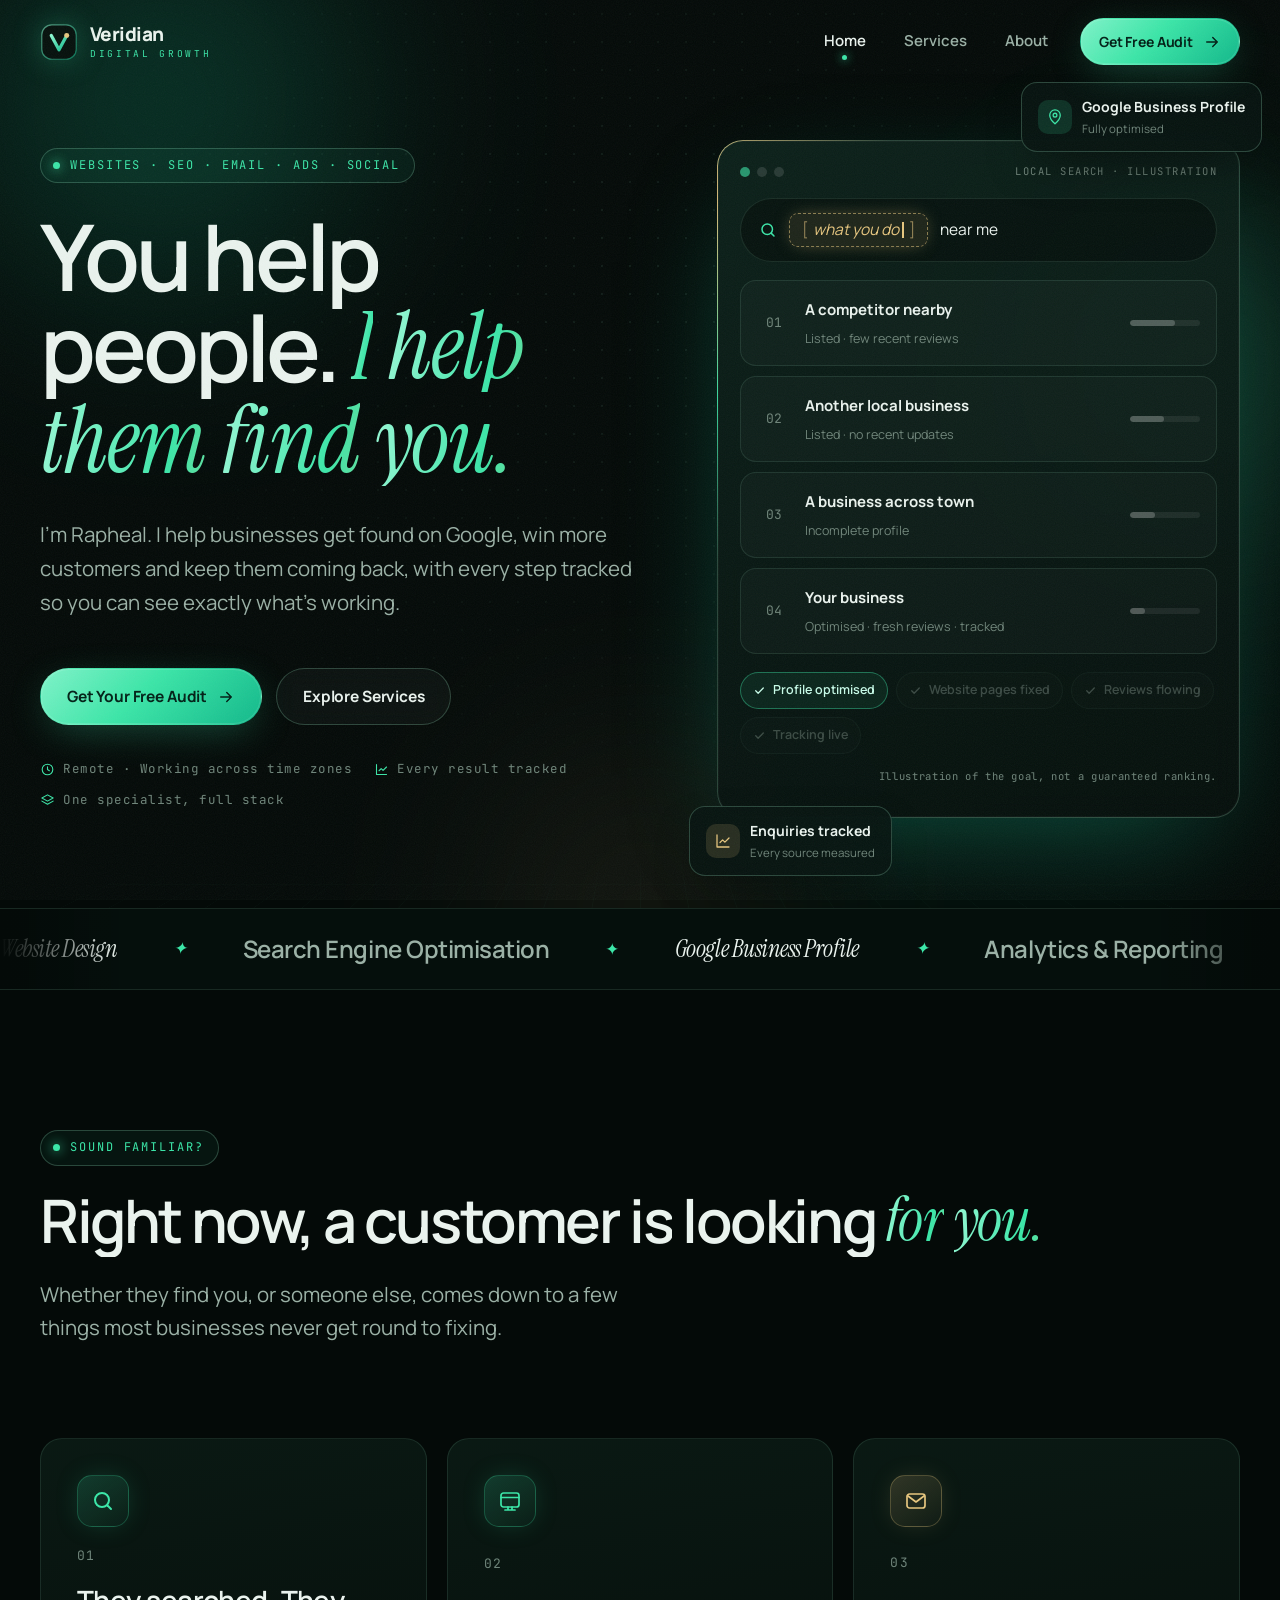
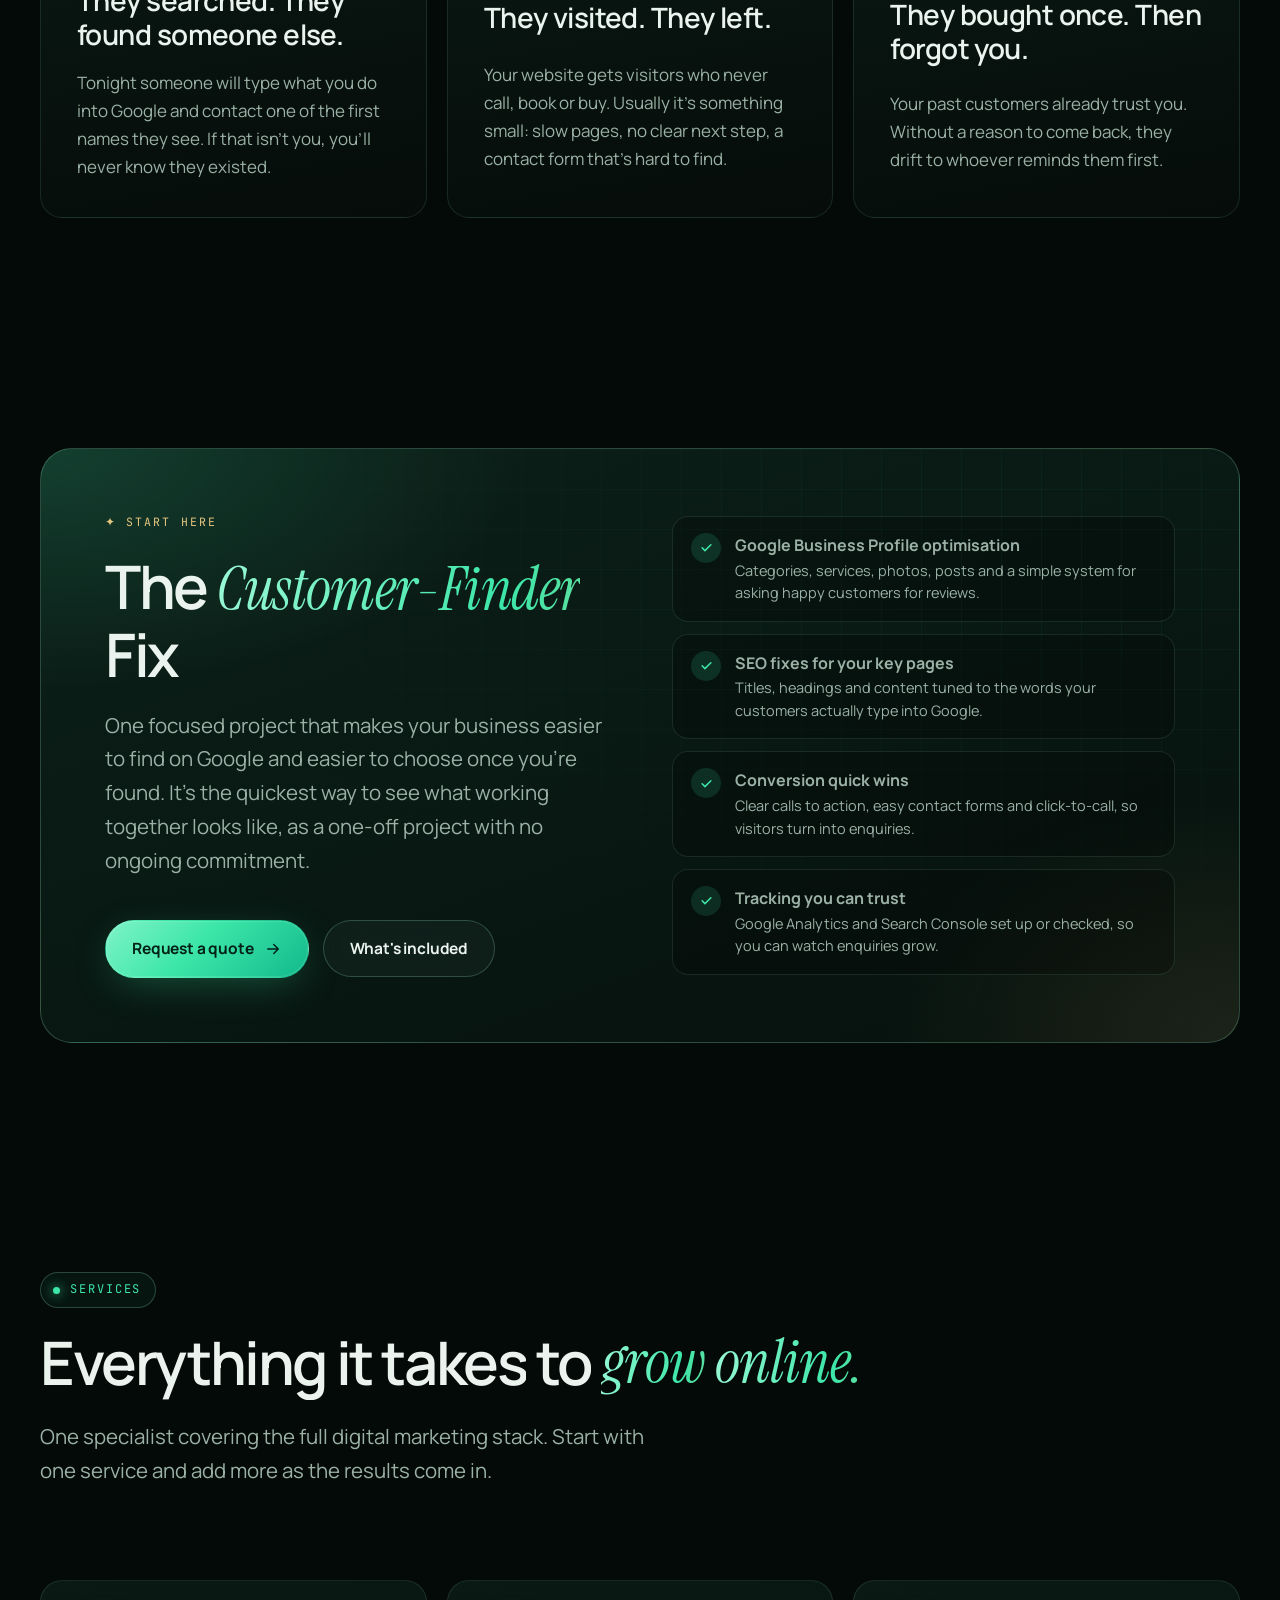
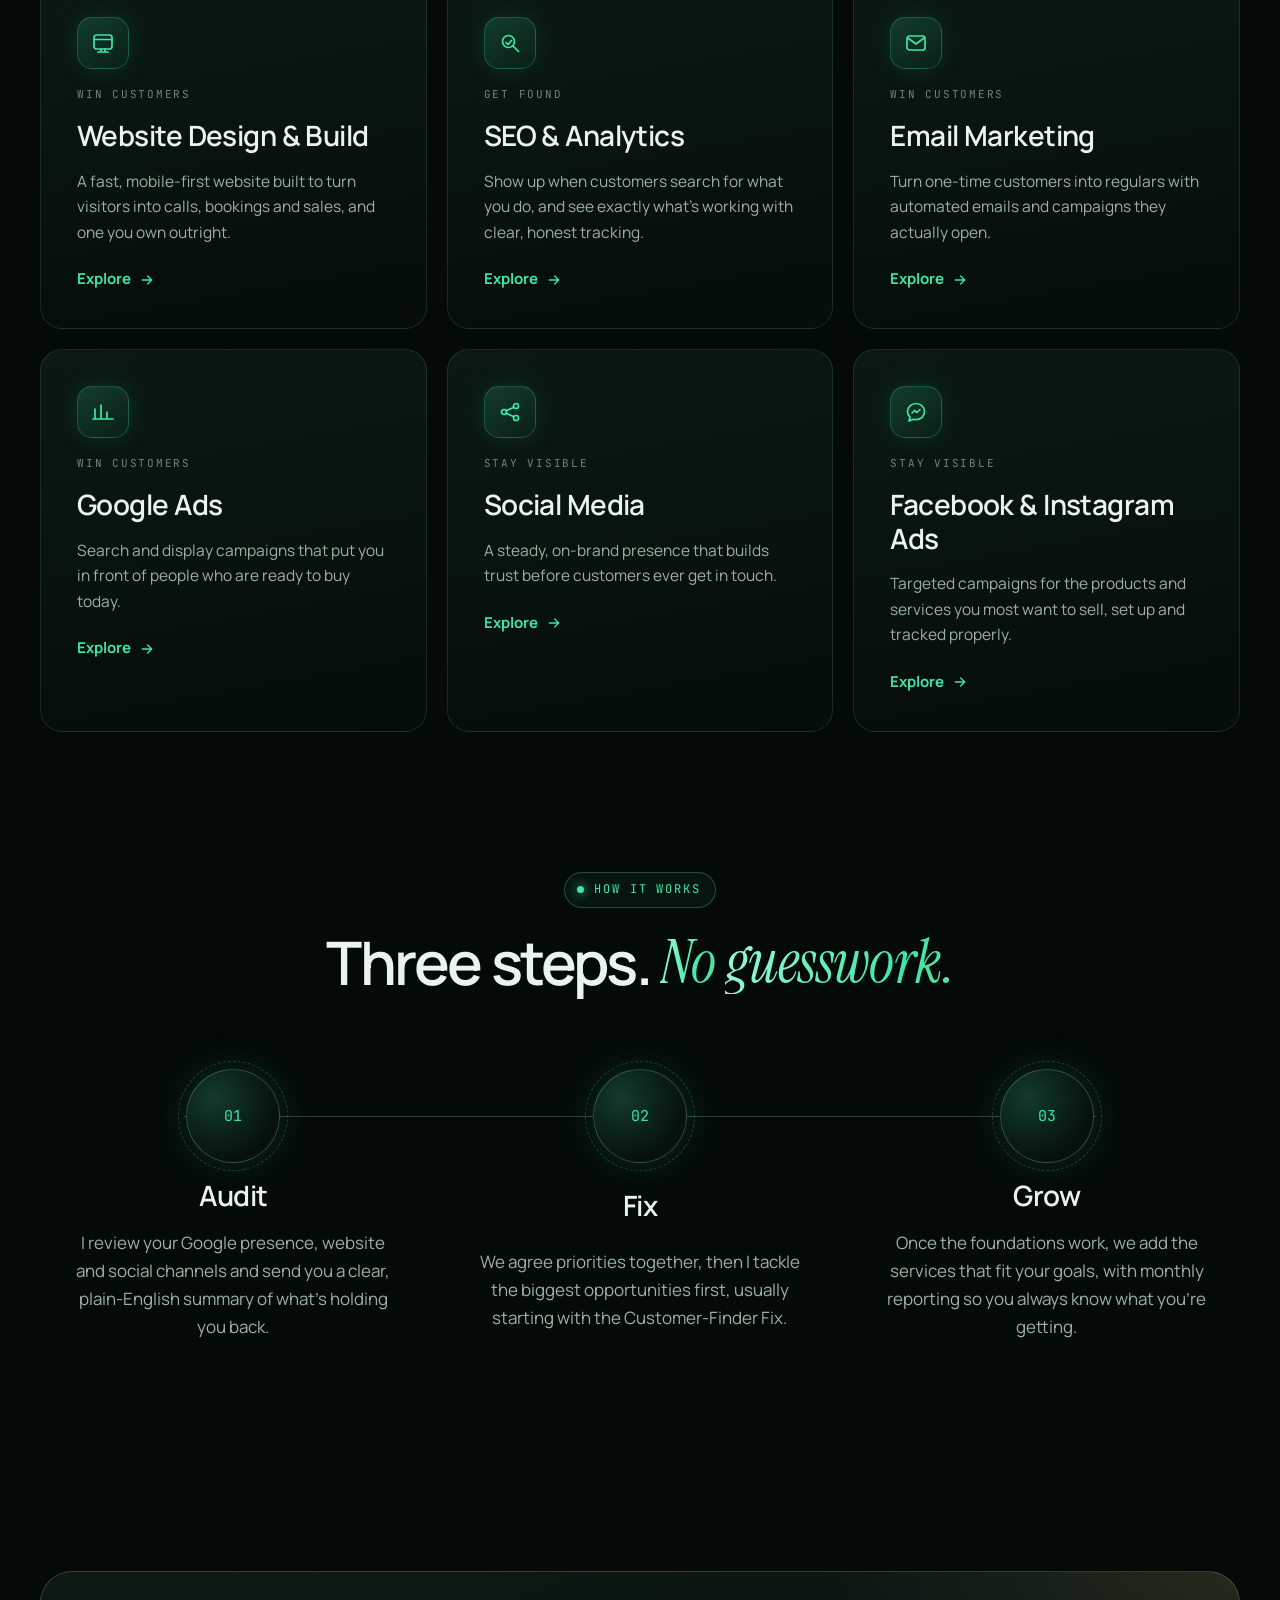
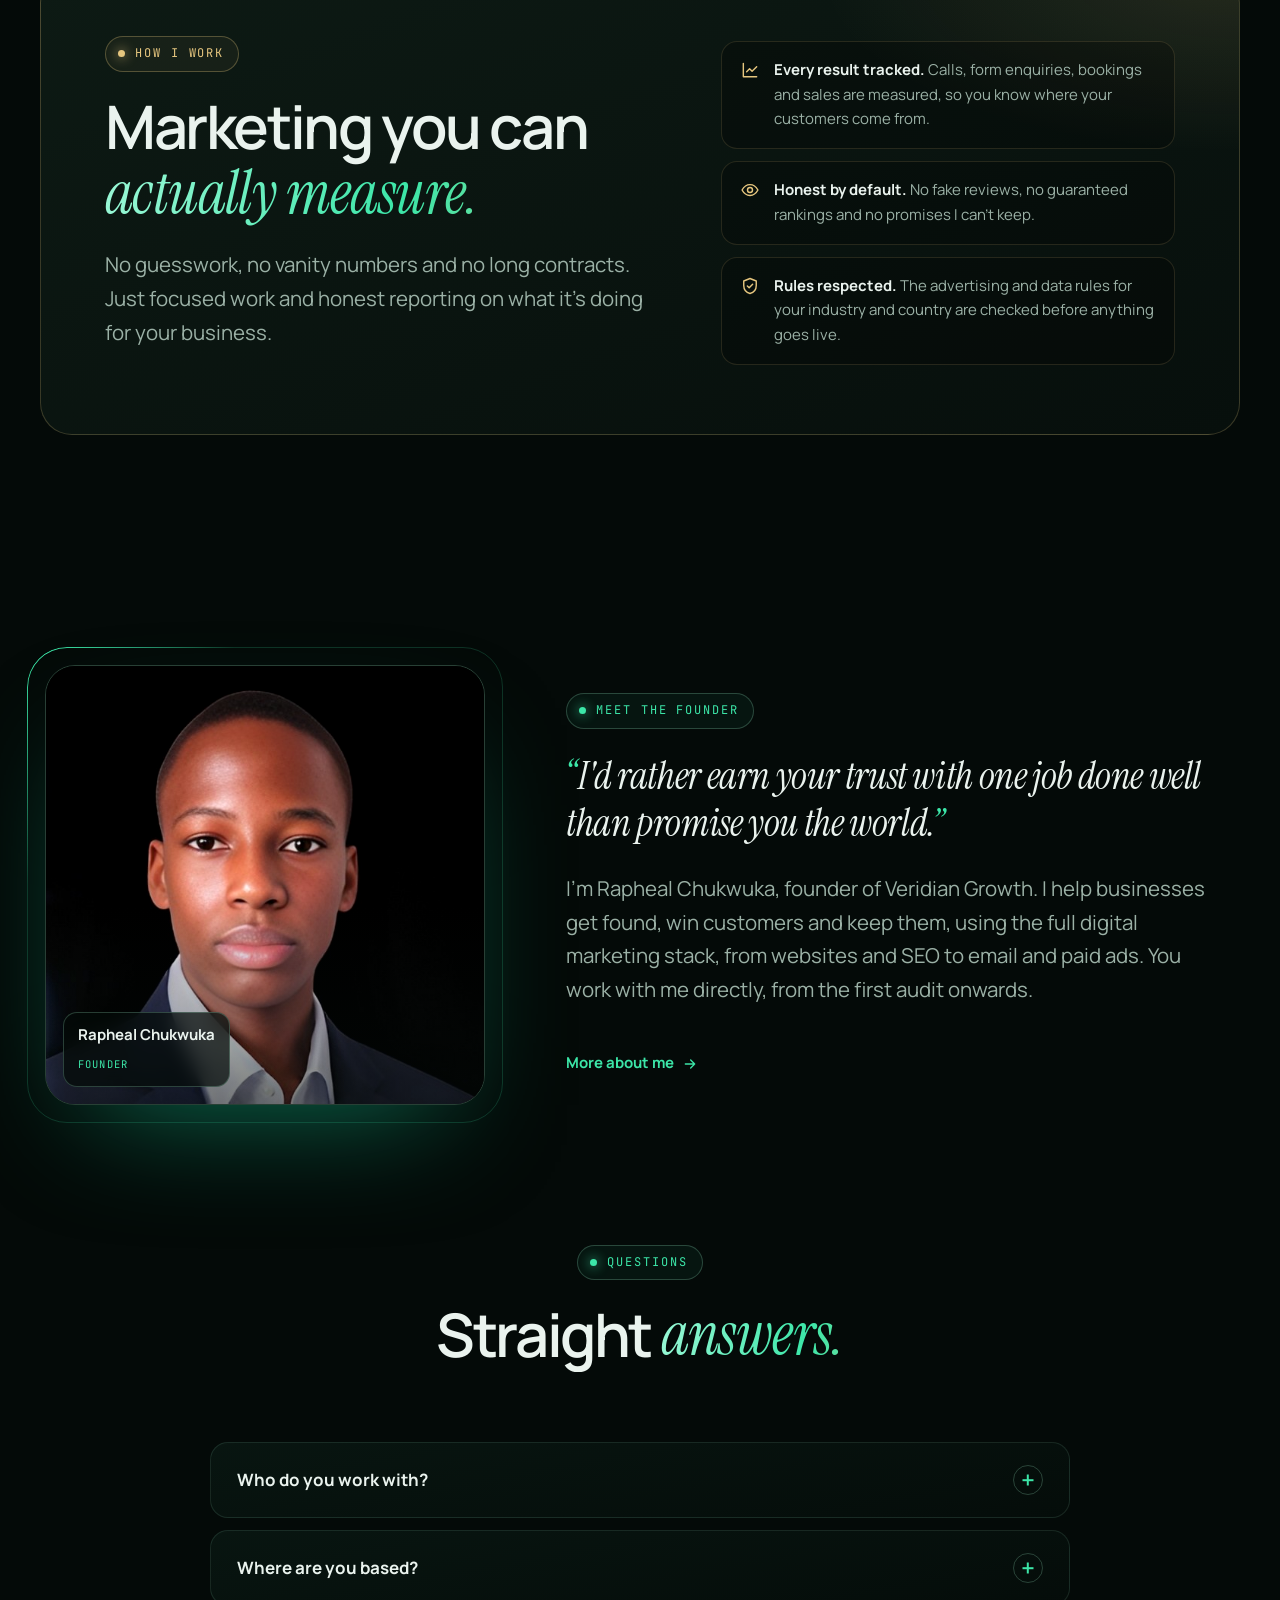
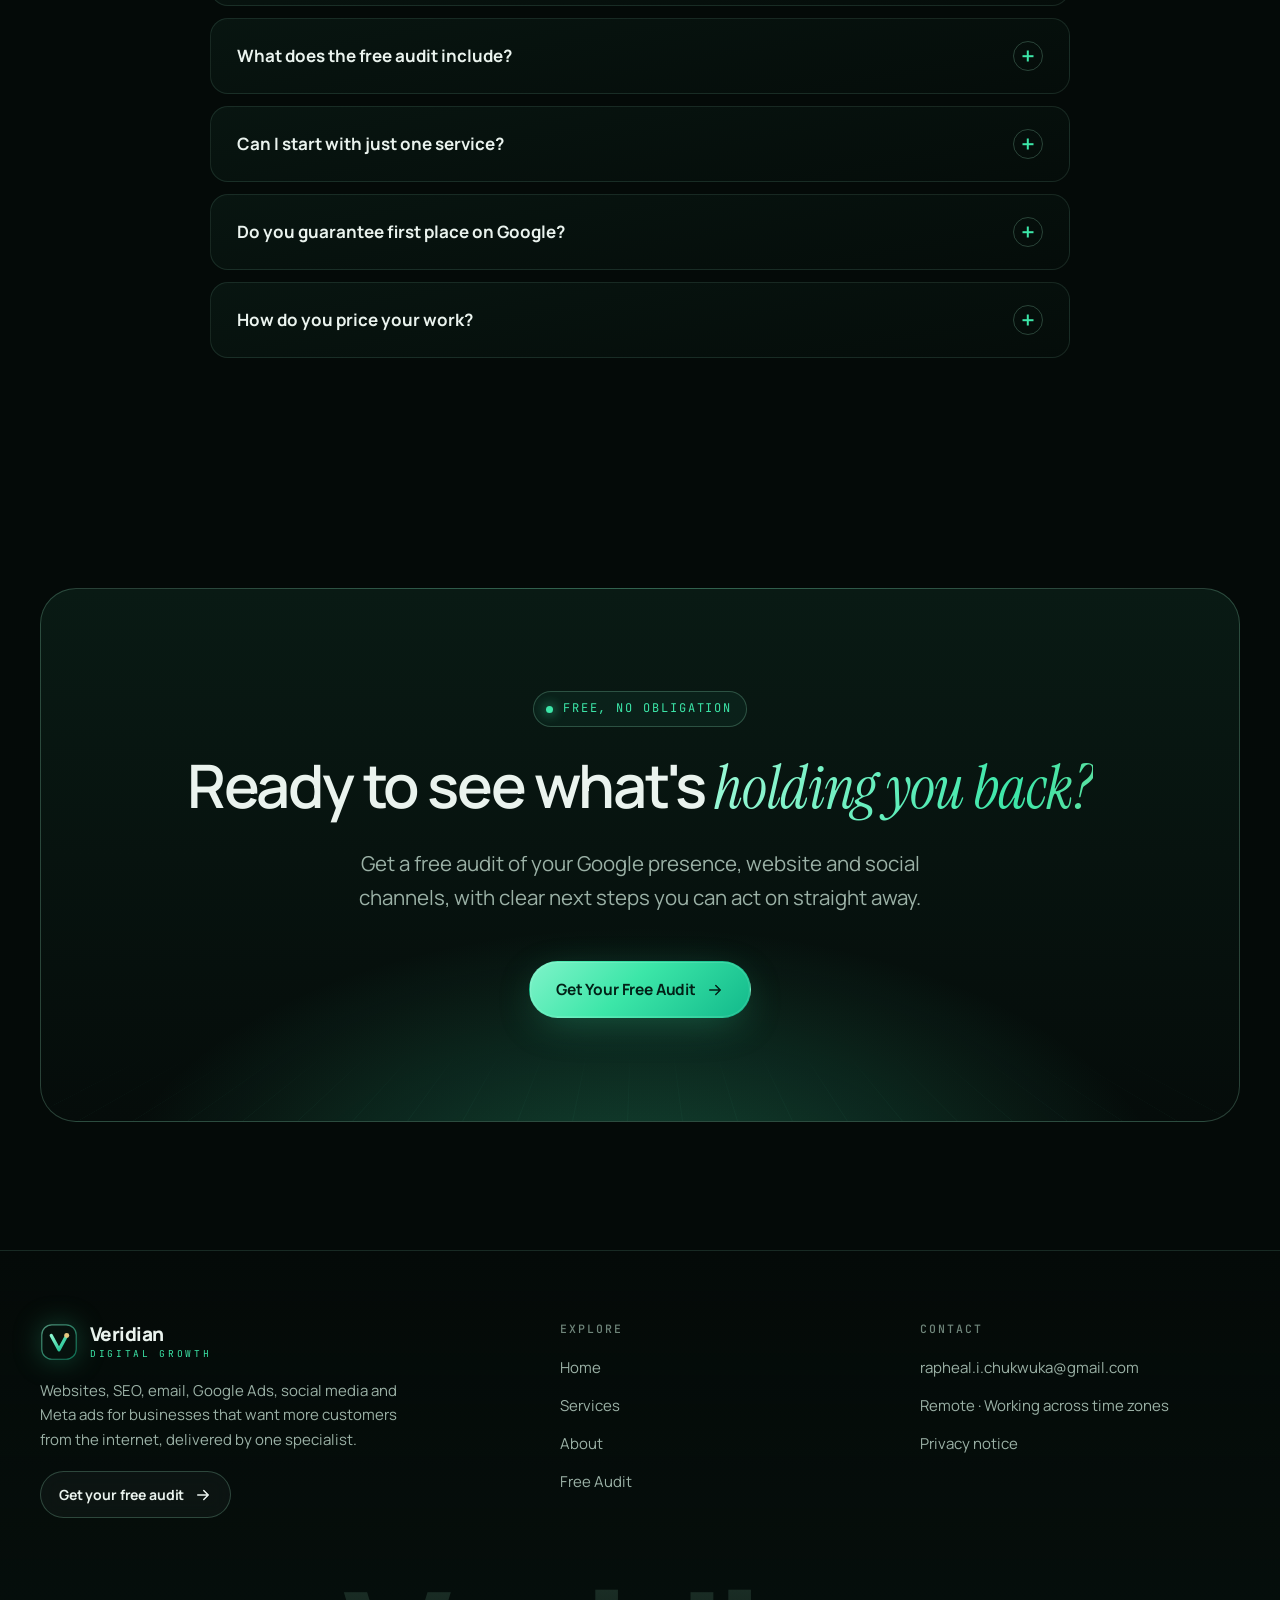
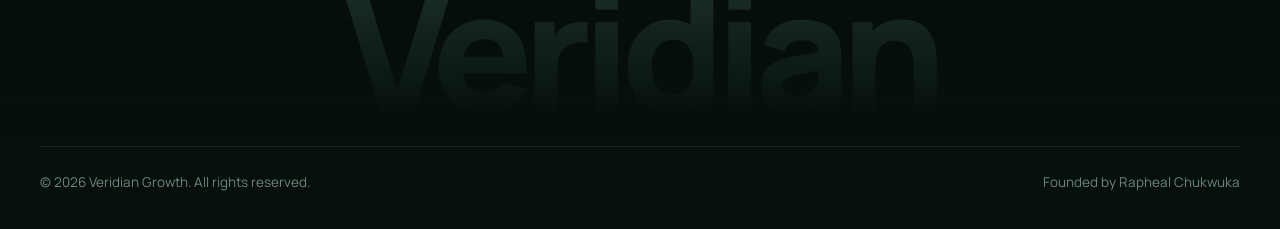
==== commit 9fcf1129: "Rebrand to Veridian Growth: remove niche and location, new search animation Co-Authored-By: Claude O" ====
--- a/index.html
+++ b/index.html
@@ -3,13 +3,13 @@
 <head>
 <meta charset="utf-8">
 <meta name="viewport" content="width=device-width, initial-scale=1">
-<title>Veridian Dental Growth | Digital Marketing for UK Dental Practices</title>
-<meta name="description" content="Helping private and mixed dental practices across the UK get found on Google, get more bookings and stay full, with compliance-first digital marketing.">
+<title>Veridian Growth | Get Found, Win Customers, Keep Growing</title>
+<meta name="description" content="I help businesses get found on Google, win more customers and keep them coming back, with websites, SEO, email, Google Ads and social media, every result tracked.">
 <meta name="theme-color" content="#040a08">
 <meta property="og:type" content="website">
-<meta property="og:site_name" content="Veridian Dental Growth">
-<meta property="og:title" content="Veridian Dental Growth | Digital Marketing for UK Dental Practices">
-<meta property="og:description" content="Helping private and mixed dental practices across the UK get found on Google, get more bookings and stay full, with compliance-first digital marketing.">
+<meta property="og:site_name" content="Veridian Growth">
+<meta property="og:title" content="Veridian Growth | Get Found, Win Customers, Keep Growing">
+<meta property="og:description" content="I help businesses get found on Google, win more customers and keep them coming back, with websites, SEO, email, Google Ads and social media, every result tracked.">
 <meta property="og:image" content="assets/img/rapheal-chukwuka.jpg">
 <link rel="icon" href="assets/favicon.svg" type="image/svg+xml">
 <link rel="preconnect" href="https://fonts.googleapis.com">
@@ -23,7 +23,7 @@
 <div class="progress" aria-hidden="true"></div>
 <header class="nav">
   <div class="container nav__inner">
-    <a class="brand" href="index.html" aria-label="Veridian Dental Growth, home"><svg viewBox="0 0 32 32" aria-hidden="true"><defs><linearGradient id="lg" x1="0" y1="0" x2="1" y2="1"><stop offset="0" stop-color="#8CF7D0"/><stop offset="1" stop-color="#12B98B"/></linearGradient></defs><rect x="1.5" y="1.5" width="29" height="29" rx="8.5" fill="#06110D" stroke="url(#lg)" stroke-opacity=".55"/><path d="M9.5 10.5 16 22.5l6.5-12" fill="none" stroke="url(#lg)" stroke-width="2.8" stroke-linecap="round" stroke-linejoin="round"/><circle cx="22.5" cy="10.5" r="2.1" fill="#E6C67F"/></svg><span class="brand__text"><span class="brand__name">Veridian</span><span class="brand__sub">DENTAL GROWTH</span></span></a>
+    <a class="brand" href="index.html" aria-label="Veridian Growth, home"><svg viewBox="0 0 32 32" aria-hidden="true"><defs><linearGradient id="lg" x1="0" y1="0" x2="1" y2="1"><stop offset="0" stop-color="#8CF7D0"/><stop offset="1" stop-color="#12B98B"/></linearGradient></defs><rect x="1.5" y="1.5" width="29" height="29" rx="8.5" fill="#06110D" stroke="url(#lg)" stroke-opacity=".55"/><path d="M9.5 10.5 16 22.5l6.5-12" fill="none" stroke="url(#lg)" stroke-width="2.8" stroke-linecap="round" stroke-linejoin="round"/><circle cx="22.5" cy="10.5" r="2.1" fill="#E6C67F"/></svg><span class="brand__text"><span class="brand__name">Veridian</span><span class="brand__sub">DIGITAL GROWTH</span></span></a>
     <button class="nav__toggle" type="button" aria-label="Open menu" aria-expanded="false"><span></span><span></span><span></span></button>
     <nav class="nav__links" aria-label="Main">
       <a href="index.html" aria-current="page">Home</a>
@@ -45,16 +45,16 @@
   </div>
   <div class="container hero__grid">
     <div class="hero__copy">
-      <span class="eyebrow" data-reveal>Digital growth for UK dental practices</span>
-      <h1 class="display" data-split>Get found. <span class="serif grad">Get booked.</span> Stay full.</h1>
-      <p class="lead" data-reveal style="--d:.35s">I help private and mixed dental practices across the UK win more patients from Google, bring existing patients back, and promote every treatment within GDC and ASA rules.</p>
+      <span class="eyebrow" data-reveal>Websites · SEO · Email · Ads · Social</span>
+      <h1 class="display" data-split>You help people. <span class="serif grad">I help them find you.</span></h1>
+      <p class="lead" data-reveal style="--d:.35s">I'm Rapheal. I help businesses get found on Google, win more customers and keep them coming back, with every step tracked so you can see exactly what's working.</p>
       <div class="btn-row" data-reveal style="--d:.5s">
         <a class="btn btn--primary" href="audit.html">Get Your Free Audit <svg viewBox="0 0 24 24" fill="none" stroke="currentColor" stroke-width="2" stroke-linecap="round" stroke-linejoin="round" aria-hidden="true"><path d="M5 12h14M13 6l6 6-6 6"/></svg></a>
         <a class="btn btn--ghost" href="services.html">Explore Services</a>
       </div>
       <div class="hero__meta" data-reveal style="--d:.65s">
-        <span><svg viewBox="0 0 24 24" fill="none" stroke="currentColor" stroke-width="1.7" stroke-linecap="round" stroke-linejoin="round" aria-hidden="true"><circle cx="12" cy="12" r="8.5"/><path d="M12 7.5V12l3 2"/></svg> Remote · UK business hours</span>
-        <span><svg viewBox="0 0 24 24" fill="none" stroke="currentColor" stroke-width="1.7" stroke-linecap="round" stroke-linejoin="round" aria-hidden="true"><path d="M12 3 4.5 6v5.5c0 4.6 3.2 8.4 7.5 9.5 4.3-1.1 7.5-4.9 7.5-9.5V6L12 3Z"/><path d="m8.8 12 2.2 2.2 4.2-4.4"/></svg> Compliance-first</span>
+        <span><svg viewBox="0 0 24 24" fill="none" stroke="currentColor" stroke-width="1.7" stroke-linecap="round" stroke-linejoin="round" aria-hidden="true"><circle cx="12" cy="12" r="8.5"/><path d="M12 7.5V12l3 2"/></svg> Remote · Working across time zones</span>
+        <span><svg viewBox="0 0 24 24" fill="none" stroke="currentColor" stroke-width="1.7" stroke-linecap="round" stroke-linejoin="round" aria-hidden="true"><path d="M4 4v16h16"/><path d="m8 14 3.5-3.5 3 3L20 8"/></svg> Every result tracked</span>
         <span><svg viewBox="0 0 24 24" fill="none" stroke="currentColor" stroke-width="1.7" stroke-linecap="round" stroke-linejoin="round" aria-hidden="true"><path d="m12 3 9 5-9 5-9-5 9-5Z"/><path d="m3 13 9 5 9-5"/></svg> One specialist, full stack</span>
       </div>
     </div>
@@ -66,22 +66,22 @@
           <div class="console__dots"><i></i><i></i><i></i></div>
           <span class="console__tag">Local search · illustration</span>
         </div>
-        <div class="search"><svg viewBox="0 0 24 24" fill="none" stroke="currentColor" stroke-width="2" stroke-linecap="round" stroke-linejoin="round" aria-hidden="true"><path d="M2.5 12a9.5 9.5 0 1 0 19 0 9.5 9.5 0 0 0-19 0Z" opacity=".0"/><circle cx="11" cy="11" r="7"/><path d="m20 20-3.5-3.5"/></svg><span class="search__text" data-type="dentist near me"></span></div>
+        <div class="search"><svg viewBox="0 0 24 24" fill="none" stroke="currentColor" stroke-width="2" stroke-linecap="round" stroke-linejoin="round" aria-hidden="true"><path d="M2.5 12a9.5 9.5 0 1 0 19 0 9.5 9.5 0 0 0-19 0Z" opacity=".0"/><circle cx="11" cy="11" r="7"/><path d="m20 20-3.5-3.5"/></svg><span class="search__line"><span class="search__fill">what you do<i aria-hidden="true"></i></span><span class="search__text" data-type=" near me"></span></span></div>
         <div class="results">
-          <div class="result"><span class="result__rank">01</span><span><span class="result__name">A practice nearby</span><br><span class="result__sub">Listed · few recent reviews</span></span><span class="result__bar"><i style="--w:64%"></i></span></div>
-          <div class="result"><span class="result__rank">02</span><span><span class="result__name">Another local clinic</span><br><span class="result__sub">Listed · no recent updates</span></span><span class="result__bar"><i style="--w:48%"></i></span></div>
-          <div class="result"><span class="result__rank">03</span><span><span class="result__name">A clinic across town</span><br><span class="result__sub">Incomplete profile</span></span><span class="result__bar"><i style="--w:36%"></i></span></div>
-          <div class="result is-you-target"><span class="result__rank">04</span><span><span class="result__name">Your practice</span><br><span class="result__sub">Optimised · fresh reviews · tracked</span></span><span class="result__bar"><i style="--w:22%"></i></span></div>
+          <div class="result"><span class="result__rank">01</span><span><span class="result__name">A competitor nearby</span><br><span class="result__sub">Listed · few recent reviews</span></span><span class="result__bar"><i style="--w:64%"></i></span></div>
+          <div class="result"><span class="result__rank">02</span><span><span class="result__name">Another local business</span><br><span class="result__sub">Listed · no recent updates</span></span><span class="result__bar"><i style="--w:48%"></i></span></div>
+          <div class="result"><span class="result__rank">03</span><span><span class="result__name">A business across town</span><br><span class="result__sub">Incomplete profile</span></span><span class="result__bar"><i style="--w:36%"></i></span></div>
+          <div class="result is-you-target"><span class="result__rank">04</span><span><span class="result__name">Your business</span><br><span class="result__sub">Optimised · fresh reviews · tracked</span></span><span class="result__bar"><i style="--w:22%"></i></span></div>
         </div>
         <div class="console__chips">
           <span class="chip"><svg viewBox="0 0 24 24" fill="none" stroke="currentColor" stroke-width="2.4" stroke-linecap="round" stroke-linejoin="round" aria-hidden="true"><path d="m5 12.5 4.5 4.5L19 7.5"/></svg> Profile optimised</span>
-          <span class="chip"><svg viewBox="0 0 24 24" fill="none" stroke="currentColor" stroke-width="2.4" stroke-linecap="round" stroke-linejoin="round" aria-hidden="true"><path d="m5 12.5 4.5 4.5L19 7.5"/></svg> Treatment pages fixed</span>
-          <span class="chip"><svg viewBox="0 0 24 24" fill="none" stroke="currentColor" stroke-width="2.4" stroke-linecap="round" stroke-linejoin="round" aria-hidden="true"><path d="m5 12.5 4.5 4.5L19 7.5"/></svg> Compliance checked</span>
+          <span class="chip"><svg viewBox="0 0 24 24" fill="none" stroke="currentColor" stroke-width="2.4" stroke-linecap="round" stroke-linejoin="round" aria-hidden="true"><path d="m5 12.5 4.5 4.5L19 7.5"/></svg> Website pages fixed</span>
+          <span class="chip"><svg viewBox="0 0 24 24" fill="none" stroke="currentColor" stroke-width="2.4" stroke-linecap="round" stroke-linejoin="round" aria-hidden="true"><path d="m5 12.5 4.5 4.5L19 7.5"/></svg> Reviews flowing</span>
           <span class="chip"><svg viewBox="0 0 24 24" fill="none" stroke="currentColor" stroke-width="2.4" stroke-linecap="round" stroke-linejoin="round" aria-hidden="true"><path d="m5 12.5 4.5 4.5L19 7.5"/></svg> Tracking live</span>
         </div>
         <p class="console__note">Illustration of the goal, not a guaranteed ranking.</p>
       </div>
-      <div class="float-card float-card--b"><span class="ic"><svg viewBox="0 0 24 24" fill="none" stroke="currentColor" stroke-width="1.7" stroke-linecap="round" stroke-linejoin="round" aria-hidden="true"><path d="M12 3 4.5 6v5.5c0 4.6 3.2 8.4 7.5 9.5 4.3-1.1 7.5-4.9 7.5-9.5V6L12 3Z"/><path d="m8.8 12 2.2 2.2 4.2-4.4"/></svg></span><span><b>GDC &amp; ASA</b><small>Checked before publishing</small></span></div>
+      <div class="float-card float-card--b"><span class="ic"><svg viewBox="0 0 24 24" fill="none" stroke="currentColor" stroke-width="1.7" stroke-linecap="round" stroke-linejoin="round" aria-hidden="true"><path d="M4 4v16h16"/><path d="m8 14 3.5-3.5 3 3L20 8"/></svg></span><span><b>Enquiries tracked</b><small>Every source measured</small></span></div>
     </div>
   </div>
 </section>
@@ -89,8 +89,8 @@
 <!-- MARQUEE -->
 <div class="marquee" aria-label="Services">
   <div class="marquee__track">
-    <span class="marquee__item">Website Design</span><span class="marquee__item">Local SEO</span><span class="marquee__item">Google Business Profile</span><span class="marquee__item">Analytics &amp; Reporting</span><span class="marquee__item">Email Recall</span><span class="marquee__item">Google Ads</span><span class="marquee__item">Social Media</span><span class="marquee__item">Facebook &amp; Instagram Ads</span>
-    <span class="marquee__item" aria-hidden="true">Website Design</span><span class="marquee__item" aria-hidden="true">Local SEO</span><span class="marquee__item" aria-hidden="true">Google Business Profile</span><span class="marquee__item" aria-hidden="true">Analytics &amp; Reporting</span><span class="marquee__item" aria-hidden="true">Email Recall</span><span class="marquee__item" aria-hidden="true">Google Ads</span><span class="marquee__item" aria-hidden="true">Social Media</span><span class="marquee__item" aria-hidden="true">Facebook &amp; Instagram Ads</span>
+    <span class="marquee__item">Website Design</span><span class="marquee__item">Search Engine Optimisation</span><span class="marquee__item">Google Business Profile</span><span class="marquee__item">Analytics &amp; Reporting</span><span class="marquee__item">Email Marketing</span><span class="marquee__item">Google Ads</span><span class="marquee__item">Social Media</span><span class="marquee__item">Facebook &amp; Instagram Ads</span>
+    <span class="marquee__item" aria-hidden="true">Website Design</span><span class="marquee__item" aria-hidden="true">Search Engine Optimisation</span><span class="marquee__item" aria-hidden="true">Google Business Profile</span><span class="marquee__item" aria-hidden="true">Analytics &amp; Reporting</span><span class="marquee__item" aria-hidden="true">Email Marketing</span><span class="marquee__item" aria-hidden="true">Google Ads</span><span class="marquee__item" aria-hidden="true">Social Media</span><span class="marquee__item" aria-hidden="true">Facebook &amp; Instagram Ads</span>
   </div>
 </div>
 
@@ -98,28 +98,28 @@
 <section class="section">
   <div class="container">
     <div class="section-head">
-      <span class="eyebrow" data-reveal>The reality</span>
-      <h2 class="h2" data-split>Patients choose the practice they <span class="serif grad">find first.</span></h2>
-      <p class="lead" data-reveal>Great dentistry isn't enough if patients can't find you, can't book easily, or never hear from you again after their last visit.</p>
+      <span class="eyebrow" data-reveal>Sound familiar?</span>
+      <h2 class="h2" data-split>Right now, a customer is looking <span class="serif grad">for you.</span></h2>
+      <p class="lead" data-reveal>Whether they find you, or someone else, comes down to a few things most businesses never get round to fixing.</p>
     </div>
     <div class="grid-3">
       <article class="card problem-card" data-reveal style="--d:0s">
         <div class="icon"><svg viewBox="0 0 24 24" fill="none" stroke="currentColor" stroke-width="2" stroke-linecap="round" stroke-linejoin="round" aria-hidden="true"><path d="M2.5 12a9.5 9.5 0 1 0 19 0 9.5 9.5 0 0 0-19 0Z" opacity=".0"/><circle cx="11" cy="11" r="7"/><path d="m20 20-3.5-3.5"/></svg></div>
         <span class="num">01</span>
-        <h3 class="h3">Search decides</h3>
-        <p>When someone needs a check-up, an emergency appointment or a smile they're proud of, they search Google and shortlist the practices at the top. If you're not there, you're not considered.</p>
+        <h3 class="h3">They searched. They found someone else.</h3>
+        <p>Tonight someone will type what you do into Google and contact one of the first names they see. If that isn't you, you'll never know they existed.</p>
       </article>
       <article class="card problem-card" data-reveal style="--d:.12s">
-        <div class="icon"><svg viewBox="0 0 24 24" fill="none" stroke="currentColor" stroke-width="1.7" stroke-linecap="round" stroke-linejoin="round" aria-hidden="true"><path d="M6 4h5a2 2 0 0 1 2 2v6h5a2 2 0 0 1 2 2v2H8a2 2 0 0 1-2-2V4Z"/><path d="M9 16v4M17 16v4"/></svg></div>
+        <div class="icon"><svg viewBox="0 0 24 24" fill="none" stroke="currentColor" stroke-width="1.7" stroke-linecap="round" stroke-linejoin="round" aria-hidden="true"><rect x="3" y="4" width="18" height="14" rx="2.5"/><path d="M3 8.5h18M7 21h10M10 18v3M14 18v3"/></svg></div>
         <span class="num">02</span>
-        <h3 class="h3">Empty chairs are expensive</h3>
-        <p>Every gap in the diary is time your team is paid for and your practice doesn't earn from. Lapsed patients who never rebook quietly add to it.</p>
+        <h3 class="h3">They visited. They left.</h3>
+        <p>Your website gets visitors who never call, book or buy. Usually it's something small: slow pages, no clear next step, a contact form that's hard to find.</p>
       </article>
       <article class="card problem-card" data-reveal style="--d:.24s">
-        <div class="icon icon--gold"><svg viewBox="0 0 24 24" fill="none" stroke="currentColor" stroke-width="1.7" stroke-linecap="round" stroke-linejoin="round" aria-hidden="true"><path d="M12 4v16M5 20h14M5 8h14M7.5 8 4 14.5h7L7.5 8ZM16.5 8 13 14.5h7L16.5 8Z"/></svg></div>
+        <div class="icon icon--gold"><svg viewBox="0 0 24 24" fill="none" stroke="currentColor" stroke-width="1.7" stroke-linecap="round" stroke-linejoin="round" aria-hidden="true"><rect x="3" y="5" width="18" height="14" rx="2.5"/><path d="m4 7 8 6 8-6"/></svg></div>
         <span class="num">03</span>
-        <h3 class="h3">The rules are strict</h3>
-        <p>Dental advertising is held to GDC guidance and the CAP Code. Generic marketers often miss them, which can lead to ASA complaints and professional risk.</p>
+        <h3 class="h3">They bought once. Then forgot you.</h3>
+        <p>Your past customers already trust you. Without a reason to come back, they drift to whoever reminds them first.</p>
       </article>
     </div>
   </div>
@@ -131,18 +131,18 @@
     <div class="offer" data-reveal="scale">
       <div class="offer__copy">
         <span class="offer__badge">✦ Start here</span>
-        <h2 class="h2">The <span class="serif grad">Patient-Finder</span> Fix</h2>
-        <p class="lead">One focused project that makes your practice easier to find on Google and safer to promote. It's the quickest way to see what working together looks like, as a one-off project with no ongoing commitment.</p>
+        <h2 class="h2">The <span class="serif grad">Customer-Finder</span> Fix</h2>
+        <p class="lead">One focused project that makes your business easier to find on Google and easier to choose once you're found. It's the quickest way to see what working together looks like, as a one-off project with no ongoing commitment.</p>
         <div class="btn-row">
           <a class="btn btn--primary" href="audit.html#audit-form">Request a quote <svg viewBox="0 0 24 24" fill="none" stroke="currentColor" stroke-width="2" stroke-linecap="round" stroke-linejoin="round" aria-hidden="true"><path d="M5 12h14M13 6l6 6-6 6"/></svg></a>
-          <a class="btn btn--ghost" href="services.html#patient-finder">What's included</a>
+          <a class="btn btn--ghost" href="services.html#customer-finder">What's included</a>
         </div>
       </div>
       <ul class="checklist">
-        <li data-reveal="right" style="--d:.05s"><span class="tick"><svg viewBox="0 0 24 24" fill="none" stroke="currentColor" stroke-width="2.4" stroke-linecap="round" stroke-linejoin="round" aria-hidden="true"><path d="m5 12.5 4.5 4.5L19 7.5"/></svg></span><span><b>Google Business Profile optimisation</b><span>Categories, services, photos, posts and a simple system for asking happy patients for reviews.</span></span></li>
-        <li data-reveal="right" style="--d:.15s"><span class="tick"><svg viewBox="0 0 24 24" fill="none" stroke="currentColor" stroke-width="2.4" stroke-linecap="round" stroke-linejoin="round" aria-hidden="true"><path d="m5 12.5 4.5 4.5L19 7.5"/></svg></span><span><b>Local SEO for key treatment pages</b><span>Titles, headings and content tuned for searches like "dentist in [your town]" and your priority treatments.</span></span></li>
-        <li data-reveal="right" style="--d:.25s"><span class="tick"><svg viewBox="0 0 24 24" fill="none" stroke="currentColor" stroke-width="2.4" stroke-linecap="round" stroke-linejoin="round" aria-hidden="true"><path d="m5 12.5 4.5 4.5L19 7.5"/></svg></span><span><b>GDC &amp; ASA red-flag check</b><span>Your website and social profiles reviewed for wording and claims that could draw complaints.</span></span></li>
-        <li data-reveal="right" style="--d:.35s"><span class="tick"><svg viewBox="0 0 24 24" fill="none" stroke="currentColor" stroke-width="2.4" stroke-linecap="round" stroke-linejoin="round" aria-hidden="true"><path d="m5 12.5 4.5 4.5L19 7.5"/></svg></span><span><b>Tracking you can trust</b><span>Google Analytics and Search Console set up or checked, so you can see enquiries grow.</span></span></li>
+        <li data-reveal="right" style="--d:.05s"><span class="tick"><svg viewBox="0 0 24 24" fill="none" stroke="currentColor" stroke-width="2.4" stroke-linecap="round" stroke-linejoin="round" aria-hidden="true"><path d="m5 12.5 4.5 4.5L19 7.5"/></svg></span><span><b>Google Business Profile optimisation</b><span>Categories, services, photos, posts and a simple system for asking happy customers for reviews.</span></span></li>
+        <li data-reveal="right" style="--d:.15s"><span class="tick"><svg viewBox="0 0 24 24" fill="none" stroke="currentColor" stroke-width="2.4" stroke-linecap="round" stroke-linejoin="round" aria-hidden="true"><path d="m5 12.5 4.5 4.5L19 7.5"/></svg></span><span><b>SEO fixes for your key pages</b><span>Titles, headings and content tuned to the words your customers actually type into Google.</span></span></li>
+        <li data-reveal="right" style="--d:.25s"><span class="tick"><svg viewBox="0 0 24 24" fill="none" stroke="currentColor" stroke-width="2.4" stroke-linecap="round" stroke-linejoin="round" aria-hidden="true"><path d="m5 12.5 4.5 4.5L19 7.5"/></svg></span><span><b>Conversion quick wins</b><span>Clear calls to action, easy contact forms and click-to-call, so visitors turn into enquiries.</span></span></li>
+        <li data-reveal="right" style="--d:.35s"><span class="tick"><svg viewBox="0 0 24 24" fill="none" stroke="currentColor" stroke-width="2.4" stroke-linecap="round" stroke-linejoin="round" aria-hidden="true"><path d="m5 12.5 4.5 4.5L19 7.5"/></svg></span><span><b>Tracking you can trust</b><span>Google Analytics and Search Console set up or checked, so you can watch enquiries grow.</span></span></li>
       </ul>
     </div>
   </div>
@@ -153,50 +153,50 @@
   <div class="container">
     <div class="section-head">
       <span class="eyebrow" data-reveal>Services</span>
-      <h2 class="h2" data-split>Everything your practice needs to <span class="serif grad">grow online.</span></h2>
-      <p class="lead" data-reveal>One specialist covering the full digital marketing stack. Start with one service and add more as you see results.</p>
+      <h2 class="h2" data-split>Everything it takes to <span class="serif grad">grow online.</span></h2>
+      <p class="lead" data-reveal>One specialist covering the full digital marketing stack. Start with one service and add more as the results come in.</p>
     </div>
     <div class="bento">
       <a class="card" href="services.html#website" data-reveal>
         <div class="icon"><svg viewBox="0 0 24 24" fill="none" stroke="currentColor" stroke-width="1.7" stroke-linecap="round" stroke-linejoin="round" aria-hidden="true"><rect x="3" y="4" width="18" height="14" rx="2.5"/><path d="M3 8.5h18M7 21h10M10 18v3M14 18v3"/></svg></div>
-        <span class="pkg">Get Booked</span>
+        <span class="pkg">Win Customers</span>
         <h3 class="h3">Website Design &amp; Build</h3>
-        <p>A fast, mobile-first website built to turn visitors into booked appointments, with the legal pages and practice information patients expect.</p>
+        <p>A fast, mobile-first website built to turn visitors into calls, bookings and sales, and one you own outright.</p>
         <span class="link-arrow">Explore <svg viewBox="0 0 24 24" fill="none" stroke="currentColor" stroke-width="2" stroke-linecap="round" stroke-linejoin="round" aria-hidden="true"><path d="M5 12h14M13 6l6 6-6 6"/></svg></span>
       </a>
       <a class="card" href="services.html#seo" data-reveal style="--d:.1s">
         <div class="icon"><svg viewBox="0 0 24 24" fill="none" stroke="currentColor" stroke-width="1.7" stroke-linecap="round" stroke-linejoin="round" aria-hidden="true"><circle cx="10.5" cy="10.5" r="6"/><path d="m15 15 5.5 5.5M8 11.5l2 2 3.5-4"/></svg></div>
         <span class="pkg">Get Found</span>
-        <h3 class="h3">Local SEO &amp; Analytics</h3>
-        <p>Rank for the searches patients in your area make, and see exactly what's working with clear, honest tracking.</p>
-        <span class="link-arrow">Explore <svg viewBox="0 0 24 24" fill="none" stroke="currentColor" stroke-width="2" stroke-linecap="round" stroke-linejoin="round" aria-hidden="true"><path d="M5 12h14M13 6l6 6-6 6"/></svg></span>
-      </a>
-      <a class="card" href="services.html#email" data-reveal>
+        <h3 class="h3">SEO &amp; Analytics</h3>
+        <p>Show up when customers search for what you do, and see exactly what's working with clear, honest tracking.</p>
+        <span class="link-arrow">Explore <svg viewBox="0 0 24 24" fill="none" stroke="currentColor" stroke-width="2" stroke-linecap="round" stroke-linejoin="round" aria-hidden="true"><path d="M5 12h14M13 6l6 6-6 6"/></svg></span>
+      </a>
+      <a class="card" href="services.html#email" data-reveal style="--d:.2s">
         <div class="icon"><svg viewBox="0 0 24 24" fill="none" stroke="currentColor" stroke-width="1.7" stroke-linecap="round" stroke-linejoin="round" aria-hidden="true"><rect x="3" y="5" width="18" height="14" rx="2.5"/><path d="m4 7 8 6 8-6"/></svg></div>
-        <span class="pkg">Get Booked</span>
-        <h3 class="h3">Email Recall</h3>
-        <p>Automated reminders and campaigns that bring lapsed patients back and keep your diary full.</p>
-        <span class="link-arrow">Explore <svg viewBox="0 0 24 24" fill="none" stroke="currentColor" stroke-width="2" stroke-linecap="round" stroke-linejoin="round" aria-hidden="true"><path d="M5 12h14M13 6l6 6-6 6"/></svg></span>
-      </a>
-      <a class="card" href="services.html#google-ads" data-reveal style="--d:.1s">
+        <span class="pkg">Win Customers</span>
+        <h3 class="h3">Email Marketing</h3>
+        <p>Turn one-time customers into regulars with automated emails and campaigns they actually open.</p>
+        <span class="link-arrow">Explore <svg viewBox="0 0 24 24" fill="none" stroke="currentColor" stroke-width="2" stroke-linecap="round" stroke-linejoin="round" aria-hidden="true"><path d="M5 12h14M13 6l6 6-6 6"/></svg></span>
+      </a>
+      <a class="card" href="services.html#google-ads" data-reveal>
         <div class="icon"><svg viewBox="0 0 24 24" fill="none" stroke="currentColor" stroke-width="1.7" stroke-linecap="round" stroke-linejoin="round" aria-hidden="true"><path d="M4 19V9M10 19V5M16 19v-7M22 19H2"/></svg></div>
-        <span class="pkg">Get Booked</span>
+        <span class="pkg">Win Customers</span>
         <h3 class="h3">Google Ads</h3>
-        <p>Search and display campaigns that put your practice in front of people ready to book.</p>
-        <span class="link-arrow">Explore <svg viewBox="0 0 24 24" fill="none" stroke="currentColor" stroke-width="2" stroke-linecap="round" stroke-linejoin="round" aria-hidden="true"><path d="M5 12h14M13 6l6 6-6 6"/></svg></span>
-      </a>
-      <a class="card" href="services.html#social" data-reveal style="--d:.2s">
+        <p>Search and display campaigns that put you in front of people who are ready to buy today.</p>
+        <span class="link-arrow">Explore <svg viewBox="0 0 24 24" fill="none" stroke="currentColor" stroke-width="2" stroke-linecap="round" stroke-linejoin="round" aria-hidden="true"><path d="M5 12h14M13 6l6 6-6 6"/></svg></span>
+      </a>
+      <a class="card" href="services.html#social" data-reveal style="--d:.1s">
         <div class="icon"><svg viewBox="0 0 24 24" fill="none" stroke="currentColor" stroke-width="1.7" stroke-linecap="round" stroke-linejoin="round" aria-hidden="true"><circle cx="6" cy="12" r="2.5"/><circle cx="18" cy="6" r="2.5"/><circle cx="18" cy="18" r="2.5"/><path d="m8.2 10.8 7.6-3.6M8.2 13.2l7.6 3.6"/></svg></div>
         <span class="pkg">Stay Visible</span>
         <h3 class="h3">Social Media</h3>
-        <p>A steady, on-brand presence that builds trust before patients ever walk through your door.</p>
-        <span class="link-arrow">Explore <svg viewBox="0 0 24 24" fill="none" stroke="currentColor" stroke-width="2" stroke-linecap="round" stroke-linejoin="round" aria-hidden="true"><path d="M5 12h14M13 6l6 6-6 6"/></svg></span>
-      </a>
-      <a class="card" href="services.html#meta-ads" data-reveal style="--d:.3s">
+        <p>A steady, on-brand presence that builds trust before customers ever get in touch.</p>
+        <span class="link-arrow">Explore <svg viewBox="0 0 24 24" fill="none" stroke="currentColor" stroke-width="2" stroke-linecap="round" stroke-linejoin="round" aria-hidden="true"><path d="M5 12h14M13 6l6 6-6 6"/></svg></span>
+      </a>
+      <a class="card" href="services.html#meta-ads" data-reveal style="--d:.2s">
         <div class="icon"><svg viewBox="0 0 24 24" fill="none" stroke="currentColor" stroke-width="1.7" stroke-linecap="round" stroke-linejoin="round" aria-hidden="true"><path d="M12 3.5c4.7 0 8.5 3.6 8.5 8.1 0 4.5-3.8 8.1-8.5 8.1-.9 0-1.8-.1-2.6-.4L5 21l1.1-3.6A7.9 7.9 0 0 1 3.5 11.6C3.5 7.1 7.3 3.5 12 3.5Z"/><path d="m8 13 2.5-2.5 2.5 2 3-3"/></svg></div>
         <span class="pkg">Stay Visible</span>
         <h3 class="h3">Facebook &amp; Instagram Ads</h3>
-        <p>Targeted local campaigns for treatments like Invisalign, implants and whitening, set up and tracked properly.</p>
+        <p>Targeted campaigns for the products and services you most want to sell, set up and tracked properly.</p>
         <span class="link-arrow">Explore <svg viewBox="0 0 24 24" fill="none" stroke="currentColor" stroke-width="2" stroke-linecap="round" stroke-linejoin="round" aria-hidden="true"><path d="M5 12h14M13 6l6 6-6 6"/></svg></span>
       </a>
     </div>
@@ -215,12 +215,12 @@
       <div class="step" data-reveal>
         <div class="step__orb">01</div>
         <h3 class="h3">Audit</h3>
-        <p>I review your Google profile, website and social channels and send you a clear, plain-English summary of what's holding you back.</p>
+        <p>I review your Google presence, website and social channels and send you a clear, plain-English summary of what's holding you back.</p>
       </div>
       <div class="step" data-reveal style="--d:.15s">
         <div class="step__orb">02</div>
         <h3 class="h3">Fix</h3>
-        <p>We agree priorities together, then I tackle the biggest opportunities first, usually starting with the Patient-Finder Fix.</p>
+        <p>We agree priorities together, then I tackle the biggest opportunities first, usually starting with the Customer-Finder Fix.</p>
       </div>
       <div class="step" data-reveal style="--d:.3s">
         <div class="step__orb">03</div>
@@ -231,20 +231,19 @@
   </div>
 </section>
 
-<!-- COMPLIANCE -->
+<!-- HOW I WORK -->
 <section class="section--tight">
   <div class="container">
     <div class="band" data-reveal="scale">
       <div style="display:grid;gap:22px;justify-items:start">
-        <span class="eyebrow">Compliance-first</span>
-        <h2 class="h2">Marketing that respects the rules <span class="serif grad">you're held to.</span></h2>
-        <p class="lead">Every piece of work is checked against the advertising standards UK dental professionals must follow before it goes live.</p>
-        <p class="muted" style="font-size:14px;margin:0">This is a marketing review, not legal advice. For complex questions, I'll always suggest you check with your dental defence organisation.</p>
+        <span class="eyebrow">How I work</span>
+        <h2 class="h2">Marketing you can <span class="serif grad">actually measure.</span></h2>
+        <p class="lead">No guesswork, no vanity numbers and no long contracts. Just focused work and honest reporting on what it's doing for your business.</p>
       </div>
       <ul class="rules">
-        <li><svg viewBox="0 0 24 24" fill="none" stroke="currentColor" stroke-width="1.7" stroke-linecap="round" stroke-linejoin="round" aria-hidden="true"><path d="M12 3 4.5 6v5.5c0 4.6 3.2 8.4 7.5 9.5 4.3-1.1 7.5-4.9 7.5-9.5V6L12 3Z"/><path d="m8.8 12 2.2 2.2 4.2-4.4"/></svg><span><b>GDC guidance on advertising.</b> Accurate, honest information, including whether you're NHS, mixed or private, and GDC registration details where required.</span></li>
-        <li><svg viewBox="0 0 24 24" fill="none" stroke="currentColor" stroke-width="1.7" stroke-linecap="round" stroke-linejoin="round" aria-hidden="true"><path d="M12 4v16M5 20h14M5 8h14M7.5 8 4 14.5h7L7.5 8ZM16.5 8 13 14.5h7L16.5 8Z"/></svg><span><b>ASA &amp; the CAP Code.</b> No misleading claims, no unrealistic before-and-afters, and no promotion of prescription-only medicines such as Botox to the public.</span></li>
-        <li><svg viewBox="0 0 24 24" fill="none" stroke="currentColor" stroke-width="1.7" stroke-linecap="round" stroke-linejoin="round" aria-hidden="true"><ellipse cx="12" cy="6" rx="7.5" ry="3"/><path d="M4.5 6v6c0 1.7 3.4 3 7.5 3s7.5-1.3 7.5-3V6M4.5 12v6c0 1.7 3.4 3 7.5 3s7.5-1.3 7.5-3v-6"/></svg><span><b>UK data &amp; email law.</b> Patient emails and outreach handled in line with UK GDPR and PECR.</span></li>
+        <li><svg viewBox="0 0 24 24" fill="none" stroke="currentColor" stroke-width="1.7" stroke-linecap="round" stroke-linejoin="round" aria-hidden="true"><path d="M4 4v16h16"/><path d="m8 14 3.5-3.5 3 3L20 8"/></svg><span><b>Every result tracked.</b> Calls, form enquiries, bookings and sales are measured, so you know where your customers come from.</span></li>
+        <li><svg viewBox="0 0 24 24" fill="none" stroke="currentColor" stroke-width="1.7" stroke-linecap="round" stroke-linejoin="round" aria-hidden="true"><path d="M2.5 12S6 5.5 12 5.5 21.5 12 21.5 12 18 18.5 12 18.5 2.5 12 2.5 12Z"/><circle cx="12" cy="12" r="3"/></svg><span><b>Honest by default.</b> No fake reviews, no guaranteed rankings and no promises I can't keep.</span></li>
+        <li><svg viewBox="0 0 24 24" fill="none" stroke="currentColor" stroke-width="1.7" stroke-linecap="round" stroke-linejoin="round" aria-hidden="true"><path d="M12 3 4.5 6v5.5c0 4.6 3.2 8.4 7.5 9.5 4.3-1.1 7.5-4.9 7.5-9.5V6L12 3Z"/><path d="m8.8 12 2.2 2.2 4.2-4.4"/></svg><span><b>Rules respected.</b> The advertising and data rules for your industry and country are checked before anything goes live.</span></li>
       </ul>
     </div>
   </div>
@@ -255,13 +254,13 @@
   <div class="container founder">
     <div class="portrait" data-reveal="left">
       <div class="portrait__ring" aria-hidden="true"></div>
-      <div class="portrait__frame"><img src="assets/img/rapheal-chukwuka.jpg" alt="Rapheal Chukwuka, founder of Veridian Dental Growth" width="576" height="576"></div>
+      <div class="portrait__frame"><img src="assets/img/rapheal-chukwuka.jpg" alt="Rapheal Chukwuka, founder of Veridian Growth" width="576" height="576"></div>
       <div class="portrait__label"><b>Rapheal Chukwuka</b><small>Founder</small></div>
     </div>
     <div class="founder__copy">
       <span class="eyebrow" data-reveal>Meet the founder</span>
       <p class="quote" data-reveal style="--d:.1s">I'd rather earn your trust with one job done well than promise you the world.</p>
-      <p class="lead" data-reveal style="--d:.2s">I'm Rapheal Chukwuka, founder of Veridian Dental Growth. I focus on one thing: helping UK dental practices get found, get booked and stay full, using the full digital marketing stack, from websites and SEO to email and paid ads.</p>
+      <p class="lead" data-reveal style="--d:.2s">I'm Rapheal Chukwuka, founder of Veridian Growth. I help businesses get found, win customers and keep them, using the full digital marketing stack, from websites and SEO to email and paid ads. You work with me directly, from the first audit onwards.</p>
       <a class="link-arrow" href="about.html" data-reveal style="--d:.3s">More about me <svg viewBox="0 0 24 24" fill="none" stroke="currentColor" stroke-width="2" stroke-linecap="round" stroke-linejoin="round" aria-hidden="true"><path d="M5 12h14M13 6l6 6-6 6"/></svg></a>
     </div>
   </div>
@@ -275,12 +274,12 @@
       <h2 class="h2" data-split>Straight <span class="serif grad">answers.</span></h2>
     </div>
     <div class="faq">
-      <details data-reveal><summary>Do you only work with dental practices?<span class="plus" aria-hidden="true"></span></summary><div class="answer"><p>Yes. Focusing on dentistry means I understand how patients choose a practice and the advertising rules you work within, so you don't have to explain the basics.</p></div></details>
-      <details data-reveal><summary>Where are you based?<span class="plus" aria-hidden="true"></span></summary><div class="answer"><p>I'm based in Lagos, Nigeria, and work remotely with UK practices. Lagos is on UK time in summer and one hour ahead in winter, so I'm available throughout your working day.</p></div></details>
-      <details data-reveal><summary>What does the free audit include?<span class="plus" aria-hidden="true"></span></summary><div class="answer"><p>A review of your Google Business Profile, website and social channels, with the most valuable fixes, any compliance red flags and quick wins. There's no obligation to work with me afterwards.</p></div></details>
-      <details data-reveal><summary>Can I start with just one service?<span class="plus" aria-hidden="true"></span></summary><div class="answer"><p>Yes. Most practices start with the Patient-Finder Fix, then add services like Google Ads or email recall once they see results.</p></div></details>
+      <details data-reveal><summary>Who do you work with?<span class="plus" aria-hidden="true"></span></summary><div class="answer"><p>Businesses that want more customers from the internet, and want to see exactly where those customers come from. If people search online for what you do, I can help them find you.</p></div></details>
+      <details data-reveal><summary>Where are you based?<span class="plus" aria-hidden="true"></span></summary><div class="answer"><p>I'm based in Lagos, Nigeria, and work remotely across time zones. I plan calls around your working day, and you'll always deal with me directly.</p></div></details>
+      <details data-reveal><summary>What does the free audit include?<span class="plus" aria-hidden="true"></span></summary><div class="answer"><p>A review of your Google presence, website and social channels, with the most valuable fixes and quick wins you can act on. There's no obligation to work with me afterwards.</p></div></details>
+      <details data-reveal><summary>Can I start with just one service?<span class="plus" aria-hidden="true"></span></summary><div class="answer"><p>Yes. Most businesses start with the Customer-Finder Fix, then add services like Google Ads or email marketing once they see results.</p></div></details>
       <details data-reveal><summary>Do you guarantee first place on Google?<span class="plus" aria-hidden="true"></span></summary><div class="answer"><p>No, and you should be wary of anyone who does. Google decides rankings. What I can promise is proven best practice, honest reporting and steady work on the things that make a difference.</p></div></details>
-      <details data-reveal><summary>How do you price your work?<span class="plus" aria-hidden="true"></span></summary><div class="answer"><p>Every practice is different, so I quote after the free audit, once I know what you need. You'll get a clear written quote before any work starts.</p></div></details>
+      <details data-reveal><summary>How do you price your work?<span class="plus" aria-hidden="true"></span></summary><div class="answer"><p>Every business is different, so I quote after the free audit, once I know what you need. You'll get a clear written quote before any work starts.</p></div></details>
     </div>
   </div>
 </section>
@@ -303,8 +302,8 @@
   <div class="container">
     <div class="footer__grid">
       <div class="footer__about">
-        <a class="brand" href="index.html" aria-label="Veridian Dental Growth, home"><svg viewBox="0 0 32 32" aria-hidden="true"><defs><linearGradient id="lg" x1="0" y1="0" x2="1" y2="1"><stop offset="0" stop-color="#8CF7D0"/><stop offset="1" stop-color="#12B98B"/></linearGradient></defs><rect x="1.5" y="1.5" width="29" height="29" rx="8.5" fill="#06110D" stroke="url(#lg)" stroke-opacity=".55"/><path d="M9.5 10.5 16 22.5l6.5-12" fill="none" stroke="url(#lg)" stroke-width="2.8" stroke-linecap="round" stroke-linejoin="round"/><circle cx="22.5" cy="10.5" r="2.1" fill="#E6C67F"/></svg><span class="brand__text"><span class="brand__name">Veridian</span><span class="brand__sub">DENTAL GROWTH</span></span></a>
-        <p>Digital marketing for private and mixed dental practices across the UK. Websites, SEO, email, Google Ads, social media and Meta ads, delivered by one specialist.</p>
+        <a class="brand" href="index.html" aria-label="Veridian Growth, home"><svg viewBox="0 0 32 32" aria-hidden="true"><defs><linearGradient id="lg" x1="0" y1="0" x2="1" y2="1"><stop offset="0" stop-color="#8CF7D0"/><stop offset="1" stop-color="#12B98B"/></linearGradient></defs><rect x="1.5" y="1.5" width="29" height="29" rx="8.5" fill="#06110D" stroke="url(#lg)" stroke-opacity=".55"/><path d="M9.5 10.5 16 22.5l6.5-12" fill="none" stroke="url(#lg)" stroke-width="2.8" stroke-linecap="round" stroke-linejoin="round"/><circle cx="22.5" cy="10.5" r="2.1" fill="#E6C67F"/></svg><span class="brand__text"><span class="brand__name">Veridian</span><span class="brand__sub">DIGITAL GROWTH</span></span></a>
+        <p>Websites, SEO, email, Google Ads, social media and Meta ads for businesses that want more customers from the internet, delivered by one specialist.</p>
         <a class="btn btn--ghost btn--sm" href="audit.html">Get your free audit <svg viewBox="0 0 24 24" fill="none" stroke="currentColor" stroke-width="2" stroke-linecap="round" stroke-linejoin="round" aria-hidden="true"><path d="M5 12h14M13 6l6 6-6 6"/></svg></a>
       </div>
       <div>
@@ -320,14 +319,14 @@
         <h4>Contact</h4>
         <ul>
           <li><a href="mailto:rapheal.i.chukwuka@gmail.com">rapheal.i.chukwuka@gmail.com</a></li>
-          <li><span class="muted">Remote · UK business hours</span></li>
+          <li><span class="muted">Remote · Working across time zones</span></li>
           <li><a href="audit.html#privacy">Privacy notice</a></li>
         </ul>
       </div>
     </div>
     <div class="footer__word" aria-hidden="true">Veridian</div>
     <div class="footer__bottom">
-      <span>© <span data-year>2026</span> Veridian Dental Growth. All rights reserved.</span>
+      <span>© <span data-year>2026</span> Veridian Growth. All rights reserved.</span>
       <span>Founded by Rapheal Chukwuka</span>
     </div>
   </div>
--- a/assets/styles.css
+++ b/assets/styles.css
@@ -282,7 +282,23 @@
   font-size: 15.5px; margin-bottom: 18px;
 }
 .search svg { width: 18px; height: 18px; color: var(--accent); flex: none; }
-.search__text::after { content: ""; display: inline-block; width: 2px; height: 1.05em; background: var(--accent); margin-left: 2px; vertical-align: -2px; animation: caret 1s steps(1) infinite; }
+.search__line { display: inline-flex; align-items: center; flex-wrap: wrap; gap: 0; min-width: 0; }
+.search__fill {
+  position: relative; display: inline-flex; align-items: center;
+  padding: 3px 12px; margin-right: 1px; border-radius: 9px;
+  font-style: italic; color: var(--gold);
+  background: rgba(230,198,127,.10);
+  border: 1px dashed rgba(230,198,127,.55);
+  box-shadow: 0 0 18px -6px rgba(230,198,127,.55);
+  animation: fillglow 2.6s ease-in-out infinite;
+}
+.search__fill::before { content: "["; margin-right: 5px; opacity: .6; font-style: normal; }
+.search__fill::after {
+  content: "]"; margin-left: 5px; opacity: .6; font-style: normal;
+}
+.search__text { margin-left: 8px; white-space: pre; }
+.search__fill i { display: inline-block; width: 2px; height: 1.05em; background: var(--gold); margin-left: 3px; animation: caret 1s steps(1) infinite; }
+@keyframes fillglow { 50% { box-shadow: 0 0 26px -4px rgba(230,198,127,.8); background: rgba(230,198,127,.16); } }
 @keyframes caret { 50% { opacity: 0; } }
 .results { position: relative; display: grid; gap: 10px; }
 .result {
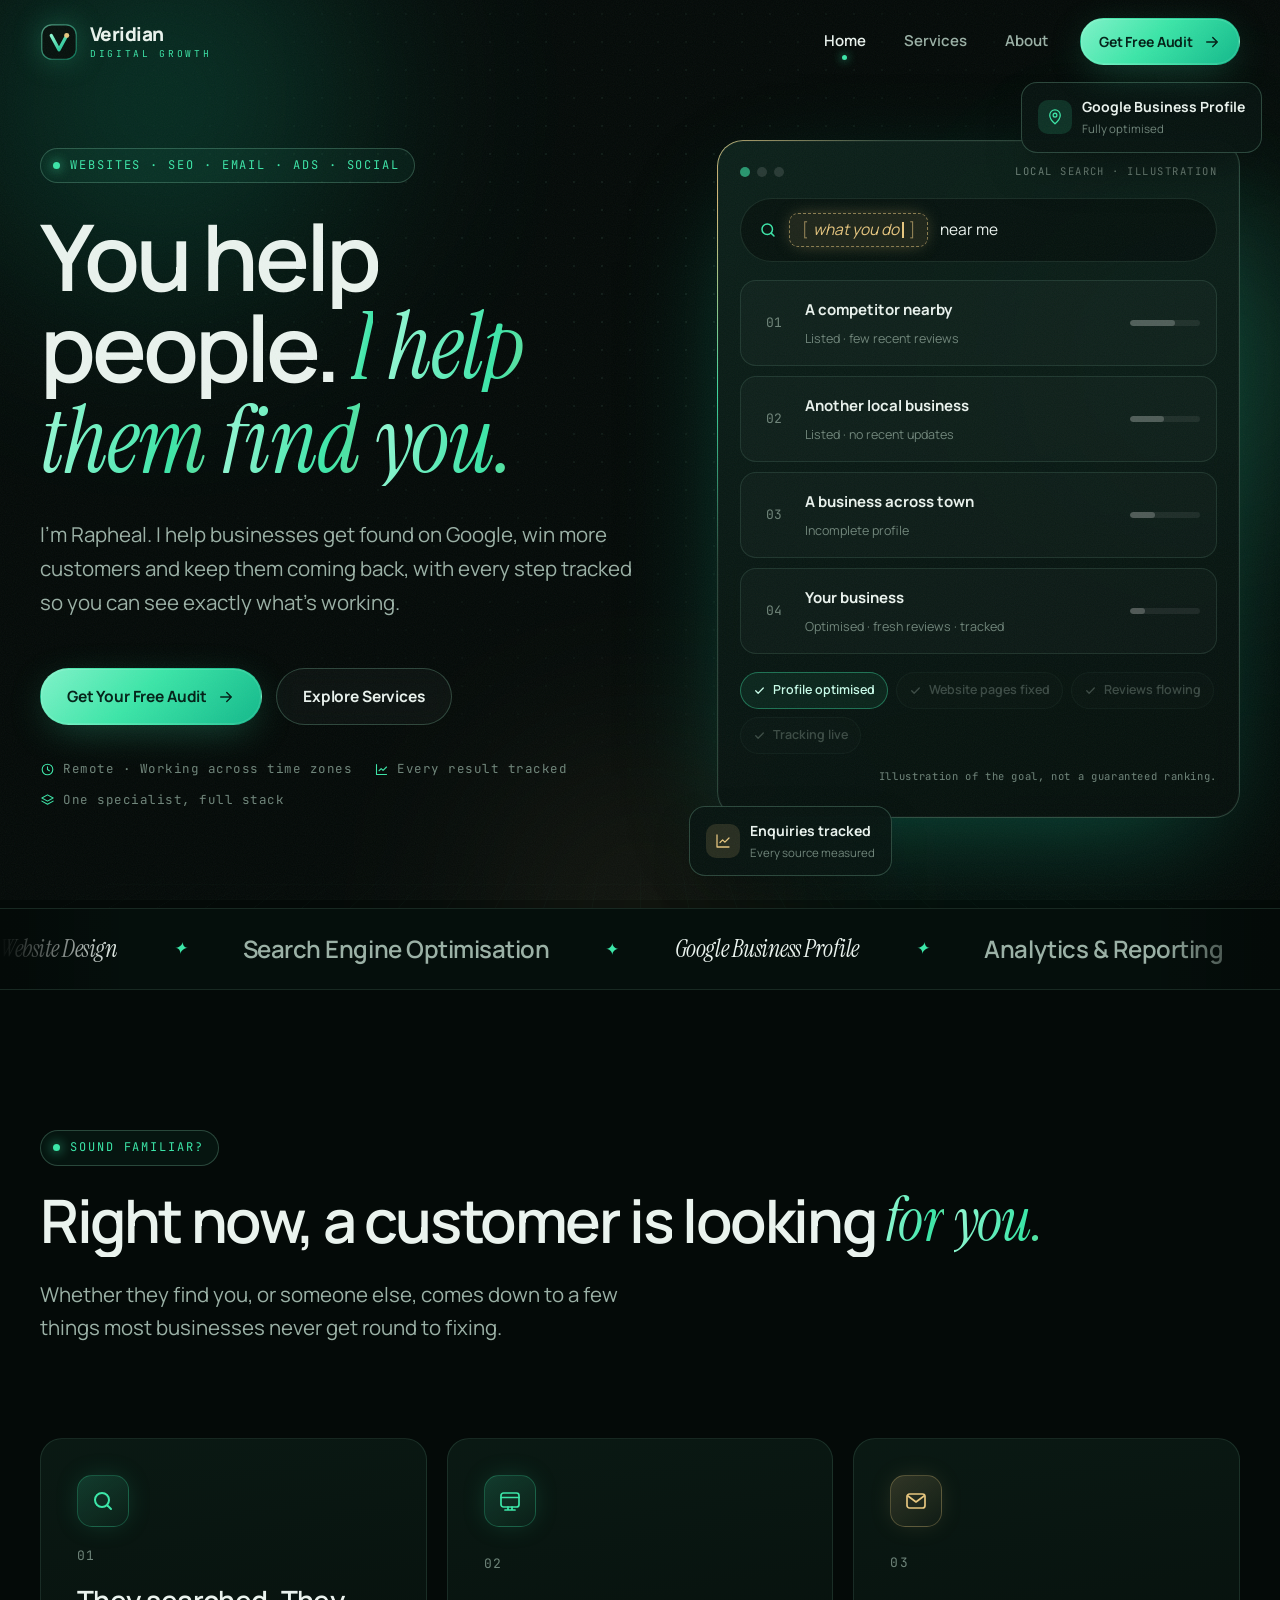
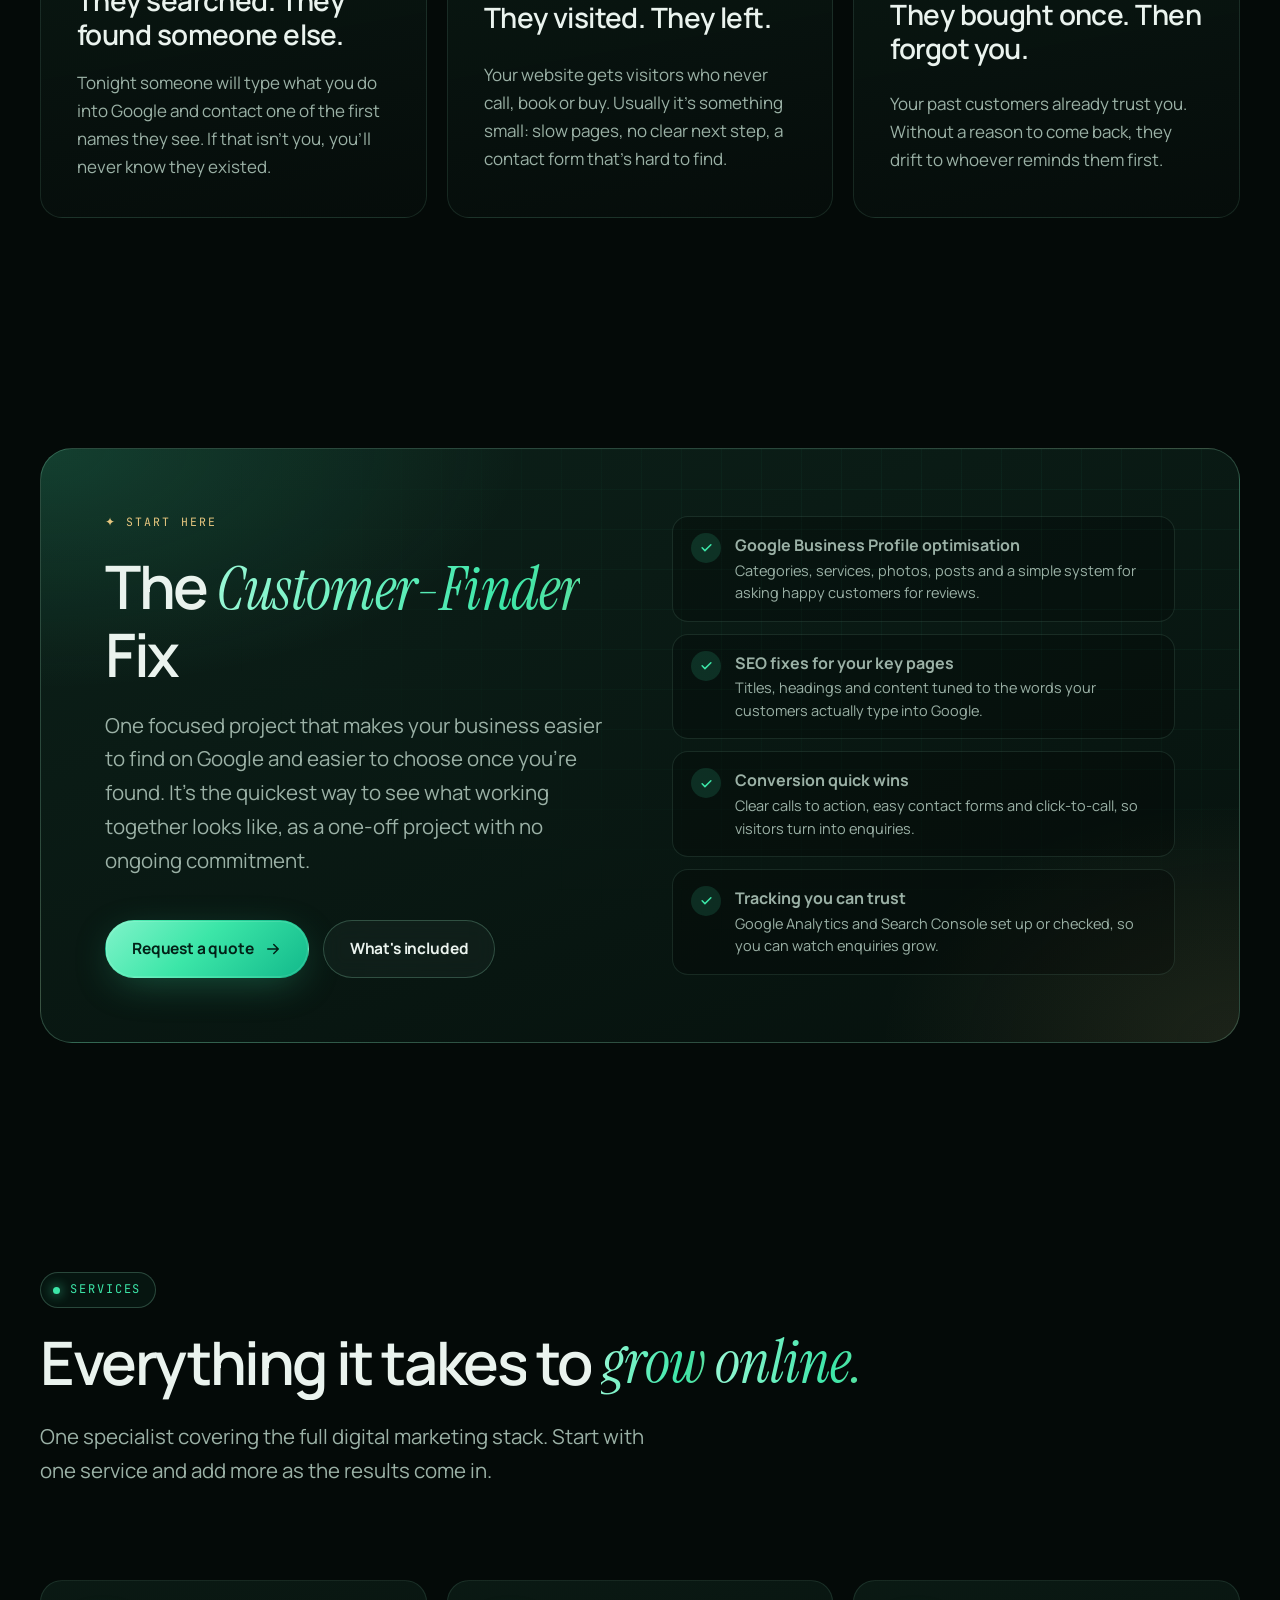
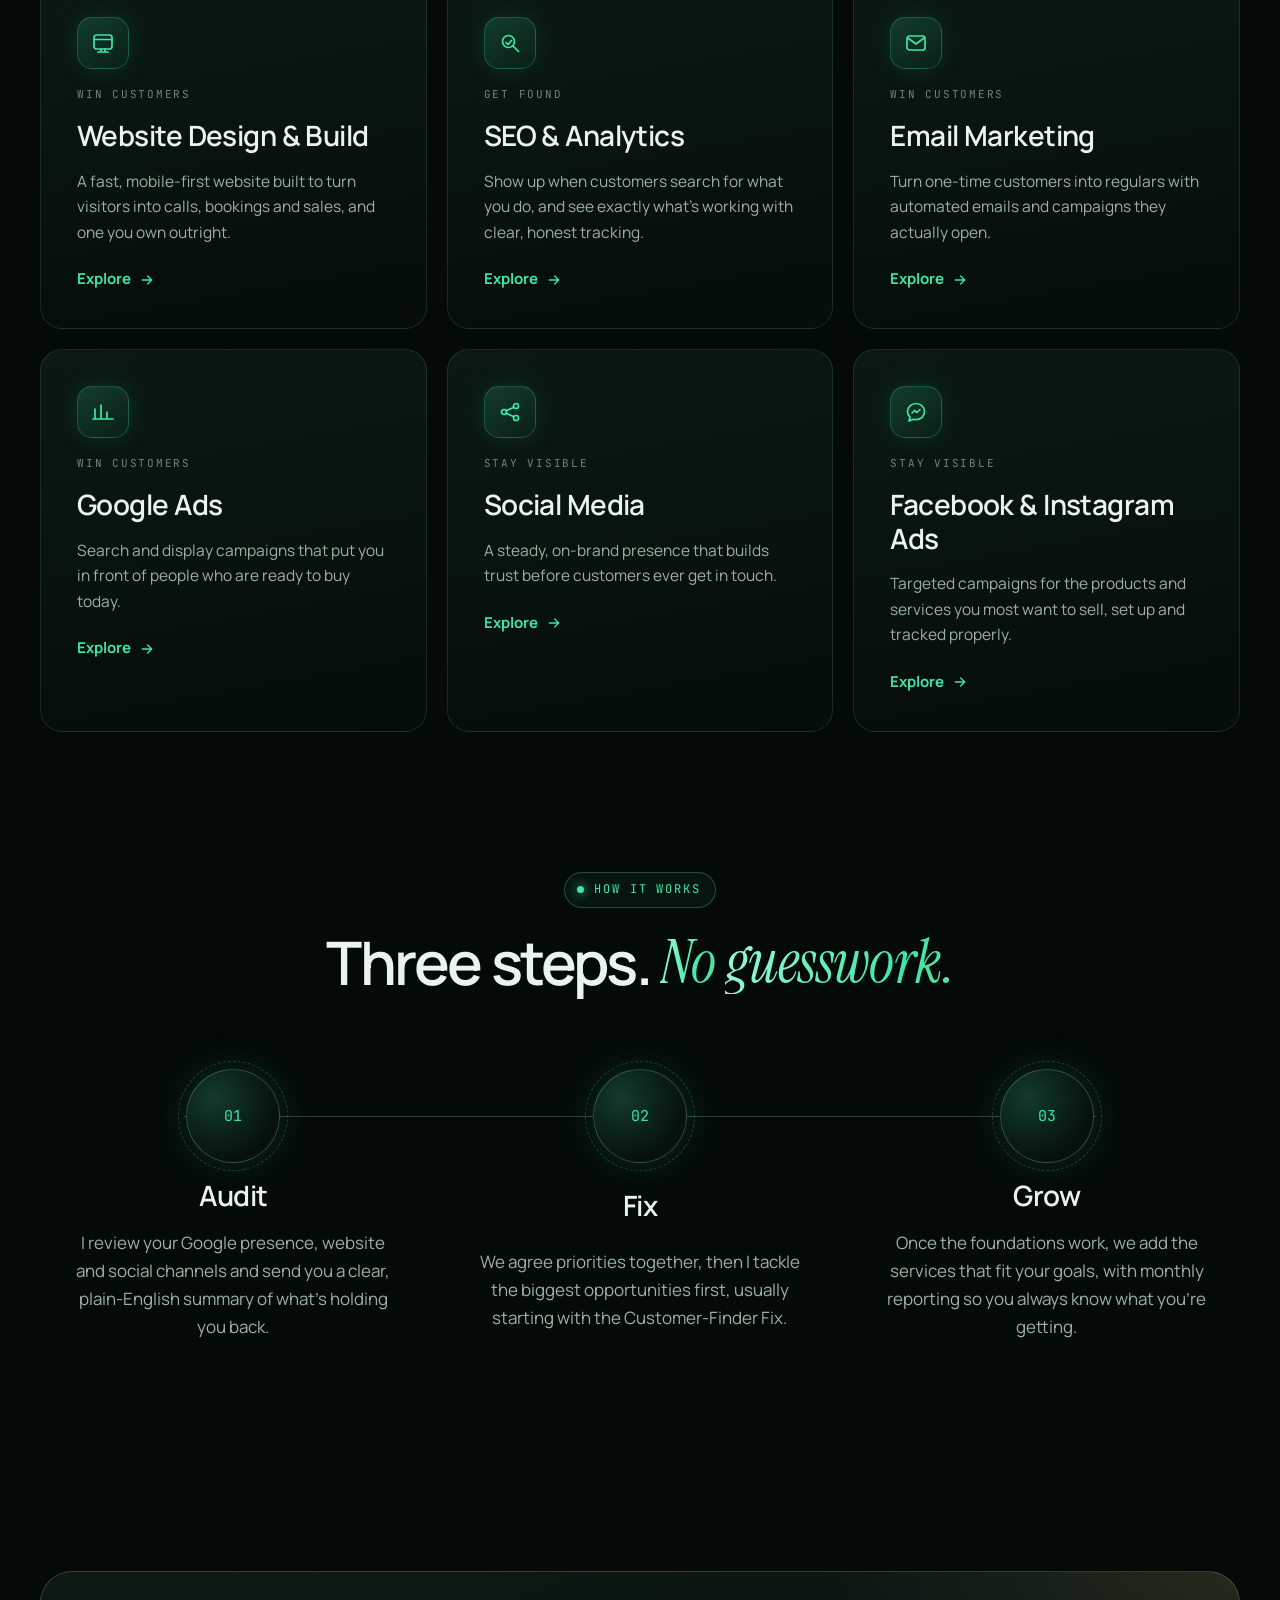
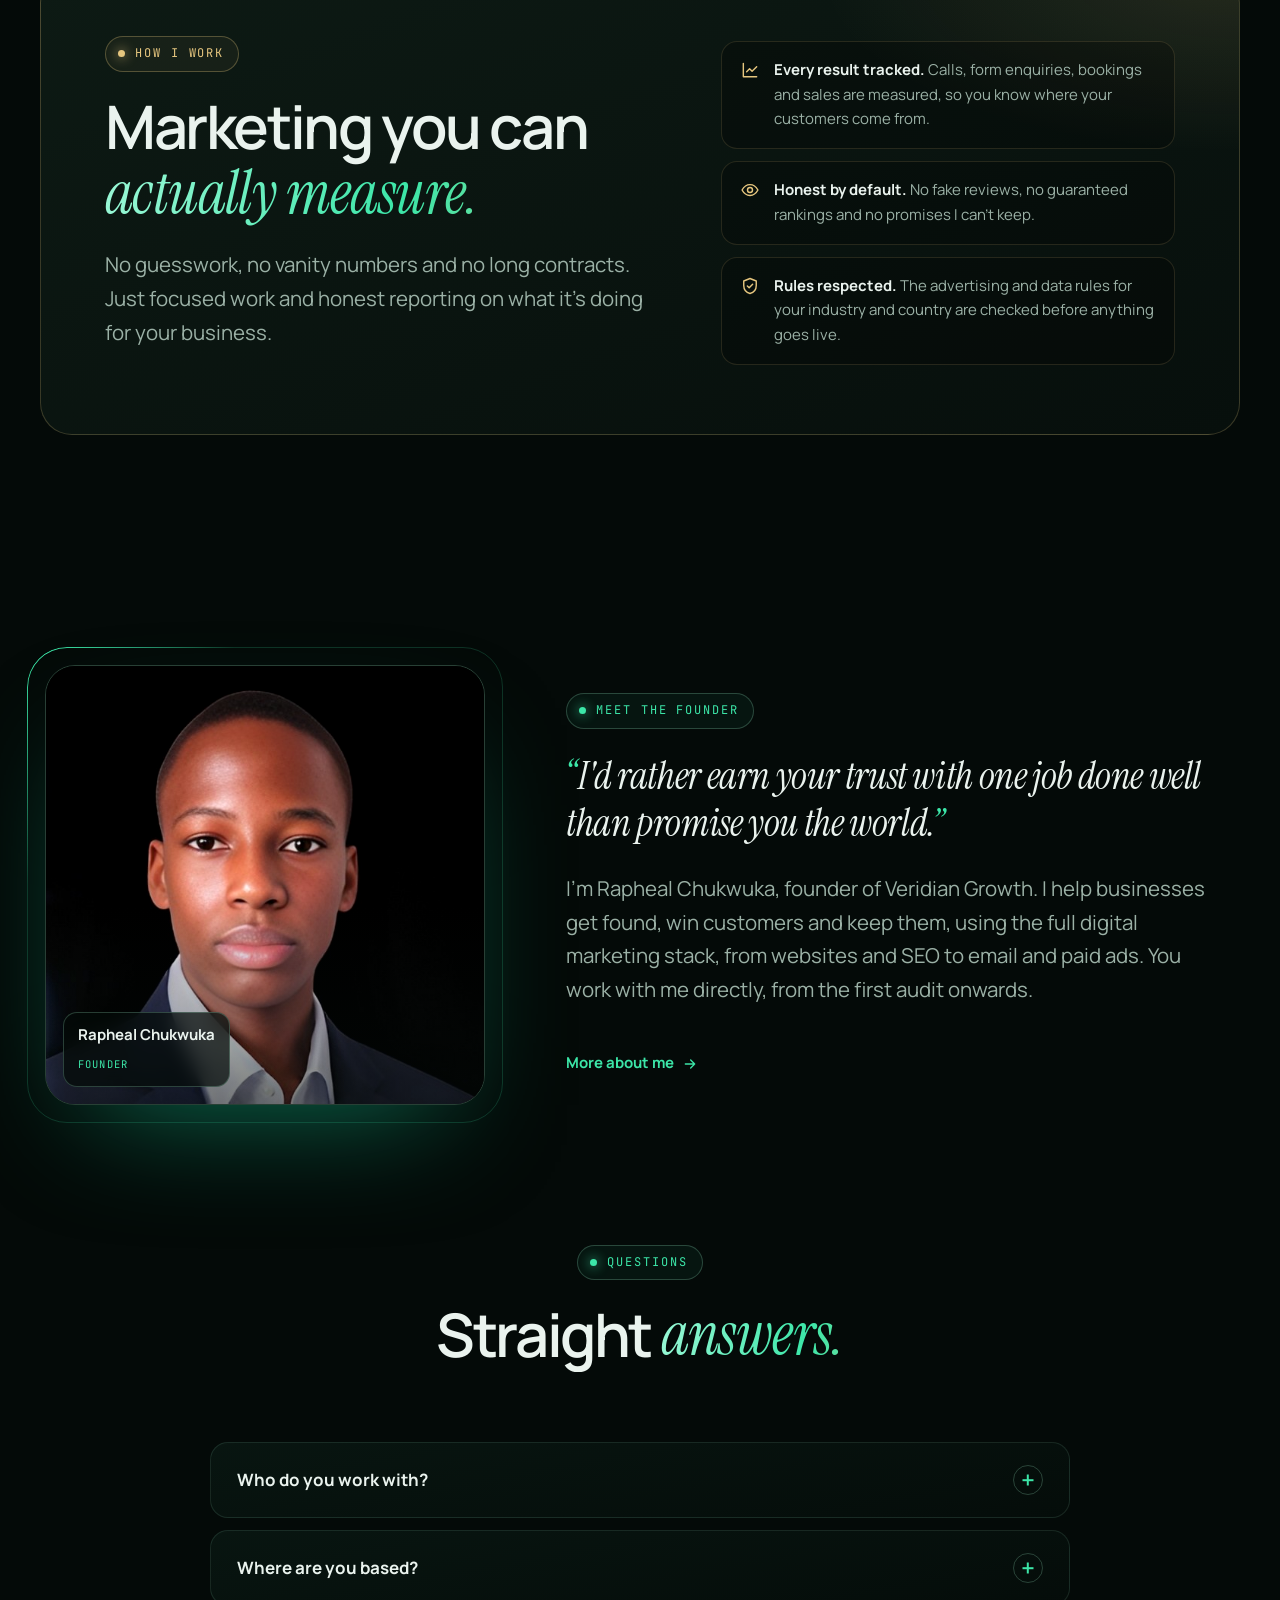
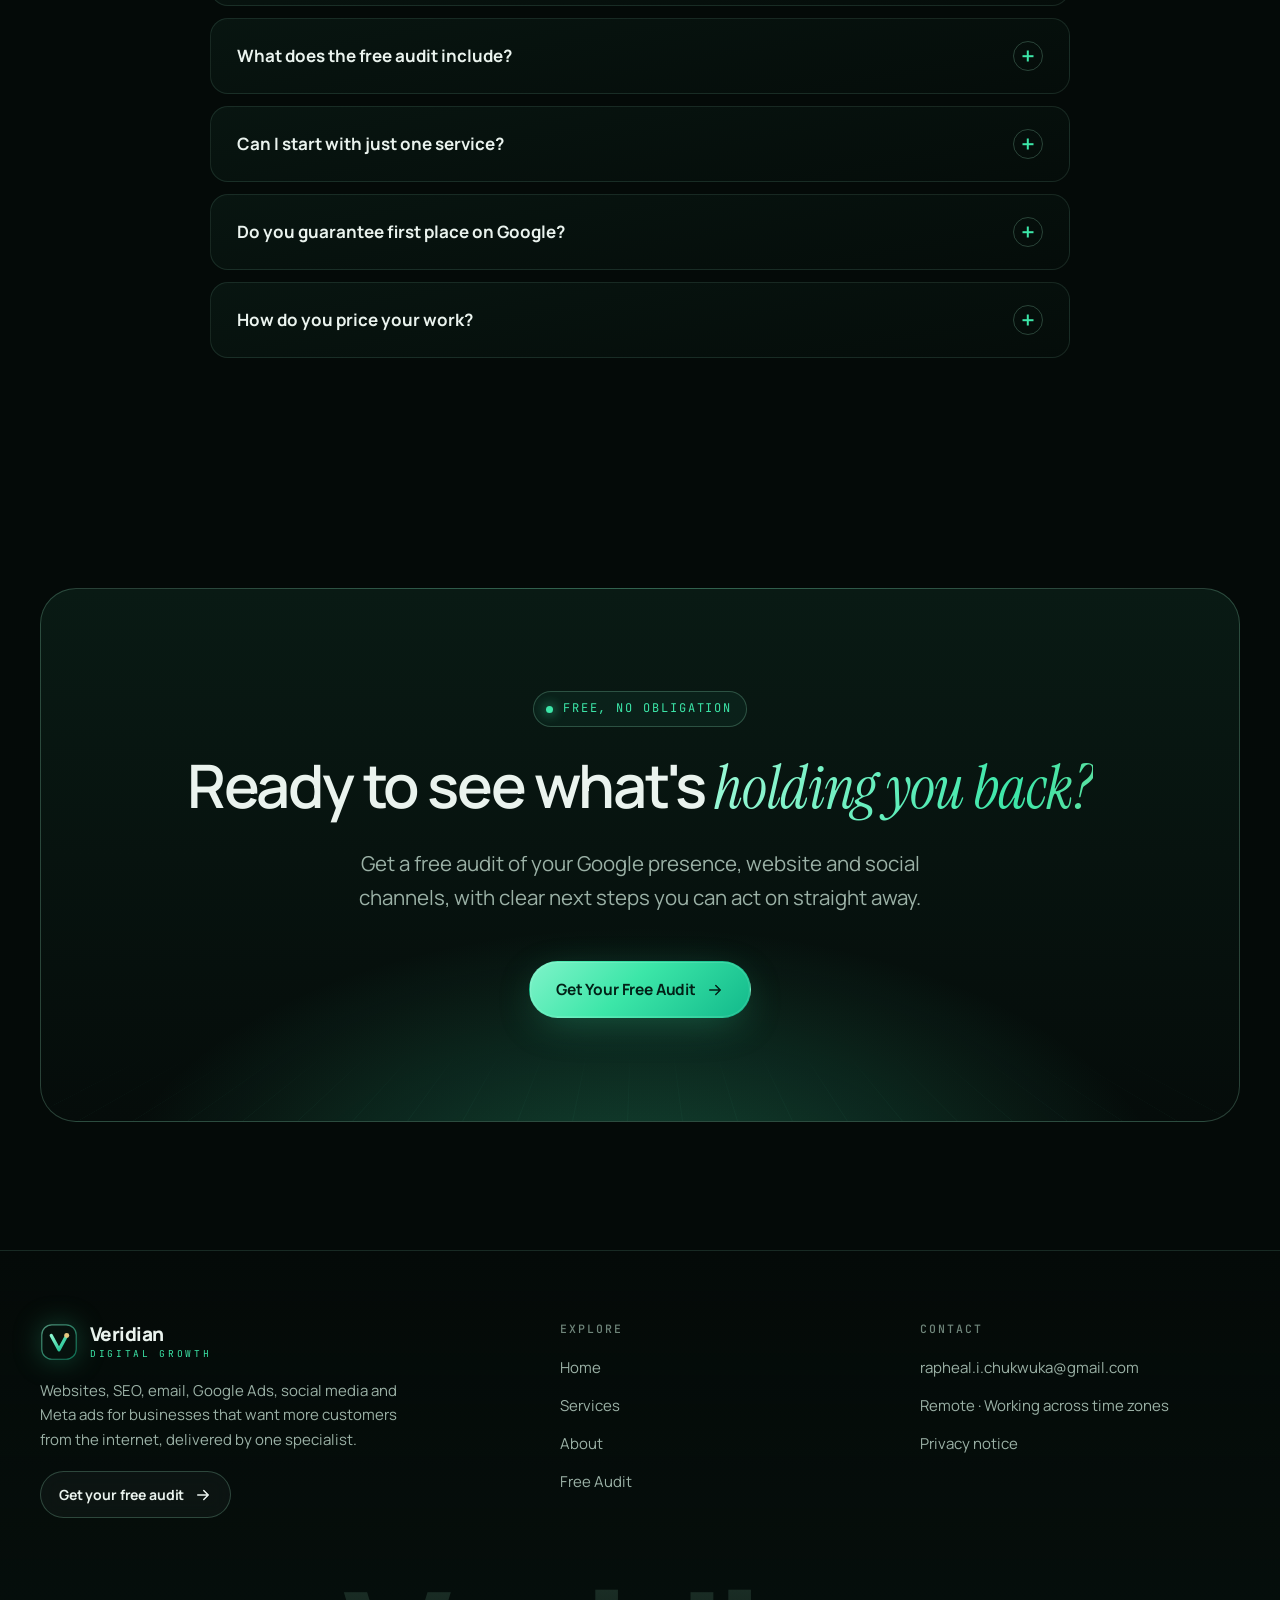
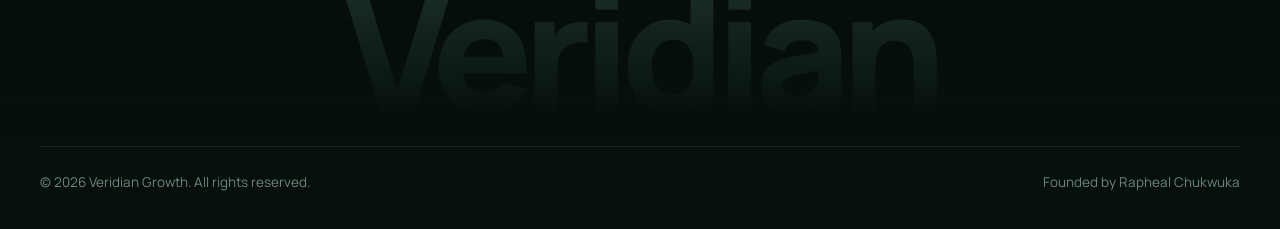
==== commit 0affd2a3: "Add Google Search Console verification tag Co-Authored-By: Claude Opus 5.5 <noreply@anthropic.com> C" ====
--- a/index.html
+++ b/index.html
@@ -10,7 +10,11 @@
 <meta property="og:site_name" content="Veridian Growth">
 <meta property="og:title" content="Veridian Growth | Get Found, Win Customers, Keep Growing">
 <meta property="og:description" content="I help businesses get found on Google, win more customers and keep them coming back, with websites, SEO, email, Google Ads and social media, every result tracked.">
-<meta property="og:image" content="assets/img/rapheal-chukwuka.jpg">
+<meta property="og:image" content="https://veridian-growth-co.github.io/assets/img/rapheal-chukwuka.jpg">
+<link rel="canonical" href="https://veridian-growth-co.github.io/">
+<meta property="og:url" content="https://veridian-growth-co.github.io/">
+<meta name="robots" content="index, follow">
+<meta name="google-site-verification" content="_1GlGjH99BfHrNwut_tz0nhfk65XqeL9szK68QhQBPE" />
 <link rel="icon" href="assets/favicon.svg" type="image/svg+xml">
 <link rel="preconnect" href="https://fonts.googleapis.com">
 <link rel="preconnect" href="https://fonts.gstatic.com" crossorigin>
@@ -34,6 +38,7 @@
   </div>
 </header>
 <main id="main">
+<script type="application/ld+json">{"@context":"https://schema.org","@type":"ProfessionalService","name":"Veridian Growth","url":"https://veridian-growth-co.github.io/","image":"https://veridian-growth-co.github.io/assets/img/rapheal-chukwuka.jpg","description":"Website design, SEO, email marketing, Google Ads, social media and Facebook and Instagram ads.","email":"rapheal.i.chukwuka@gmail.com","founder":{"@type":"Person","name":"Rapheal Chukwuka"},"areaServed":"Worldwide"}</script>
 <!-- HERO -->
 <section class="hero">
   <div class="aurora" aria-hidden="true">
